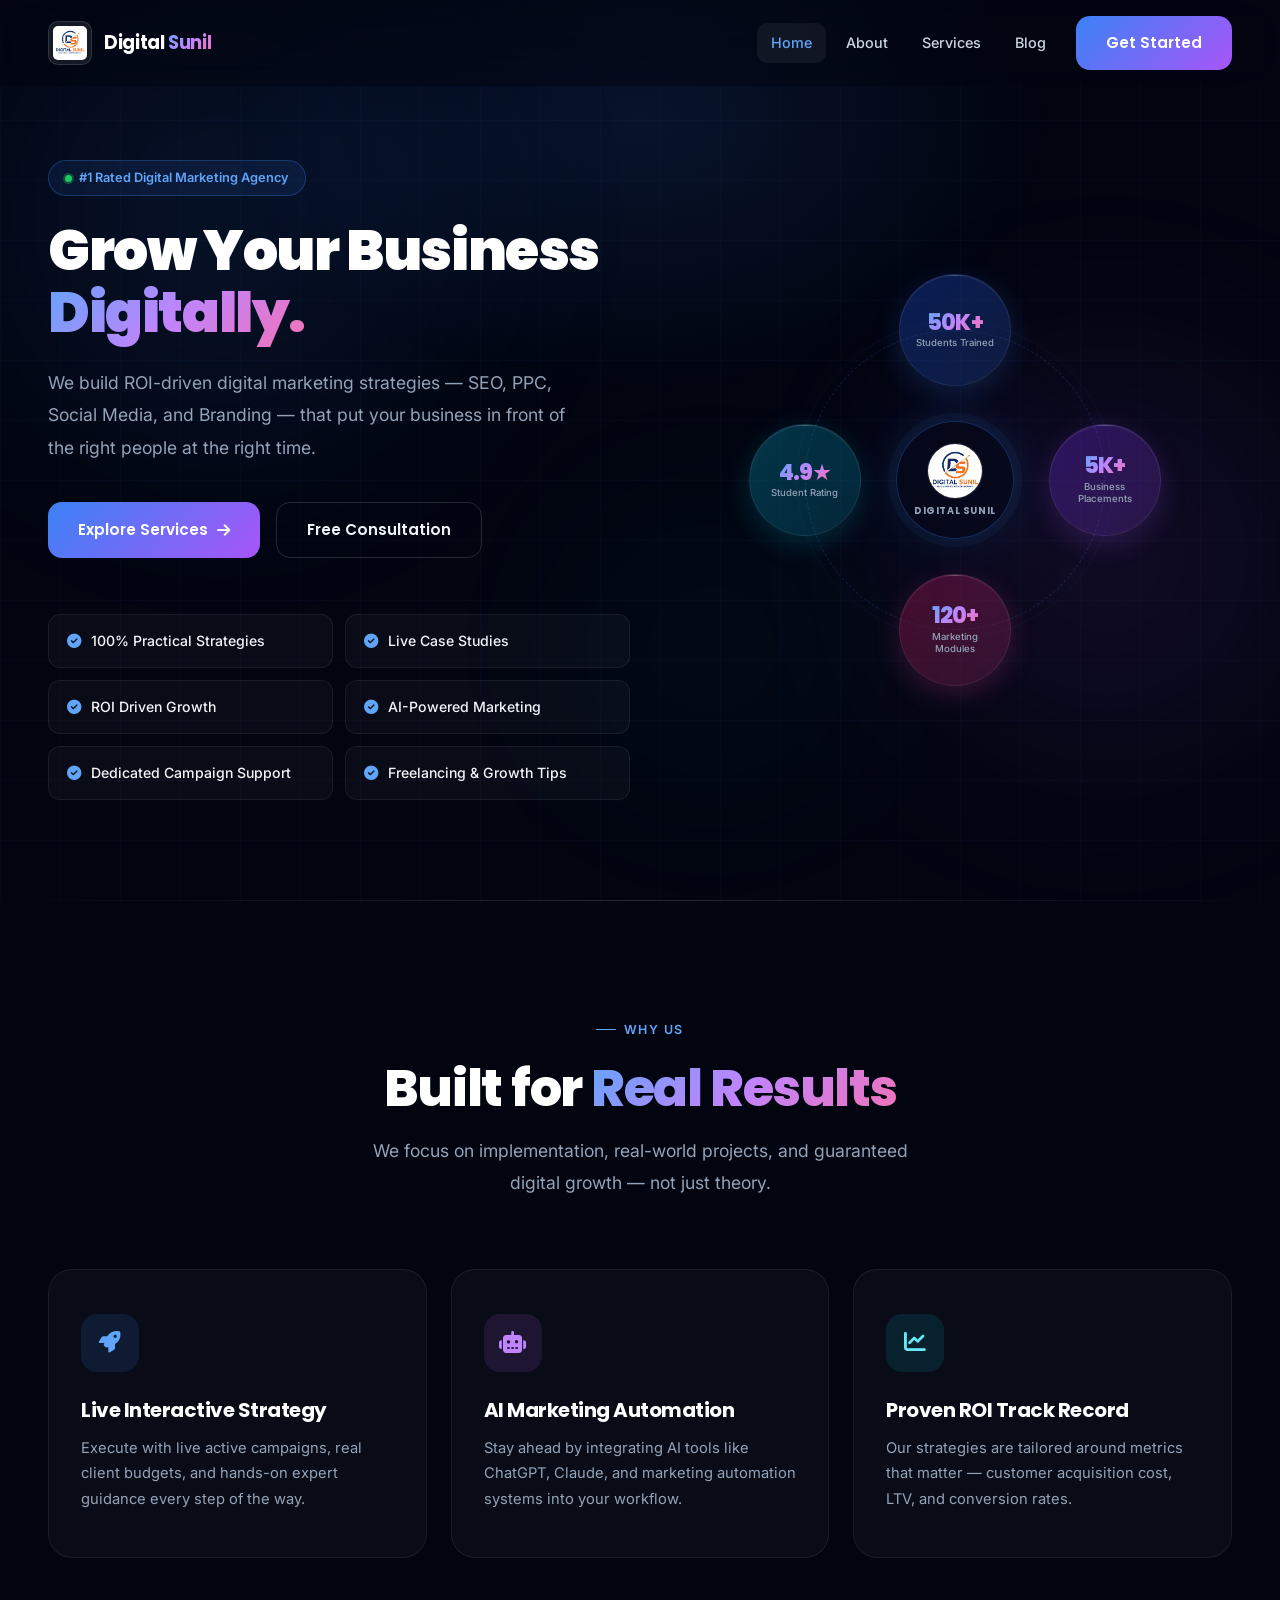
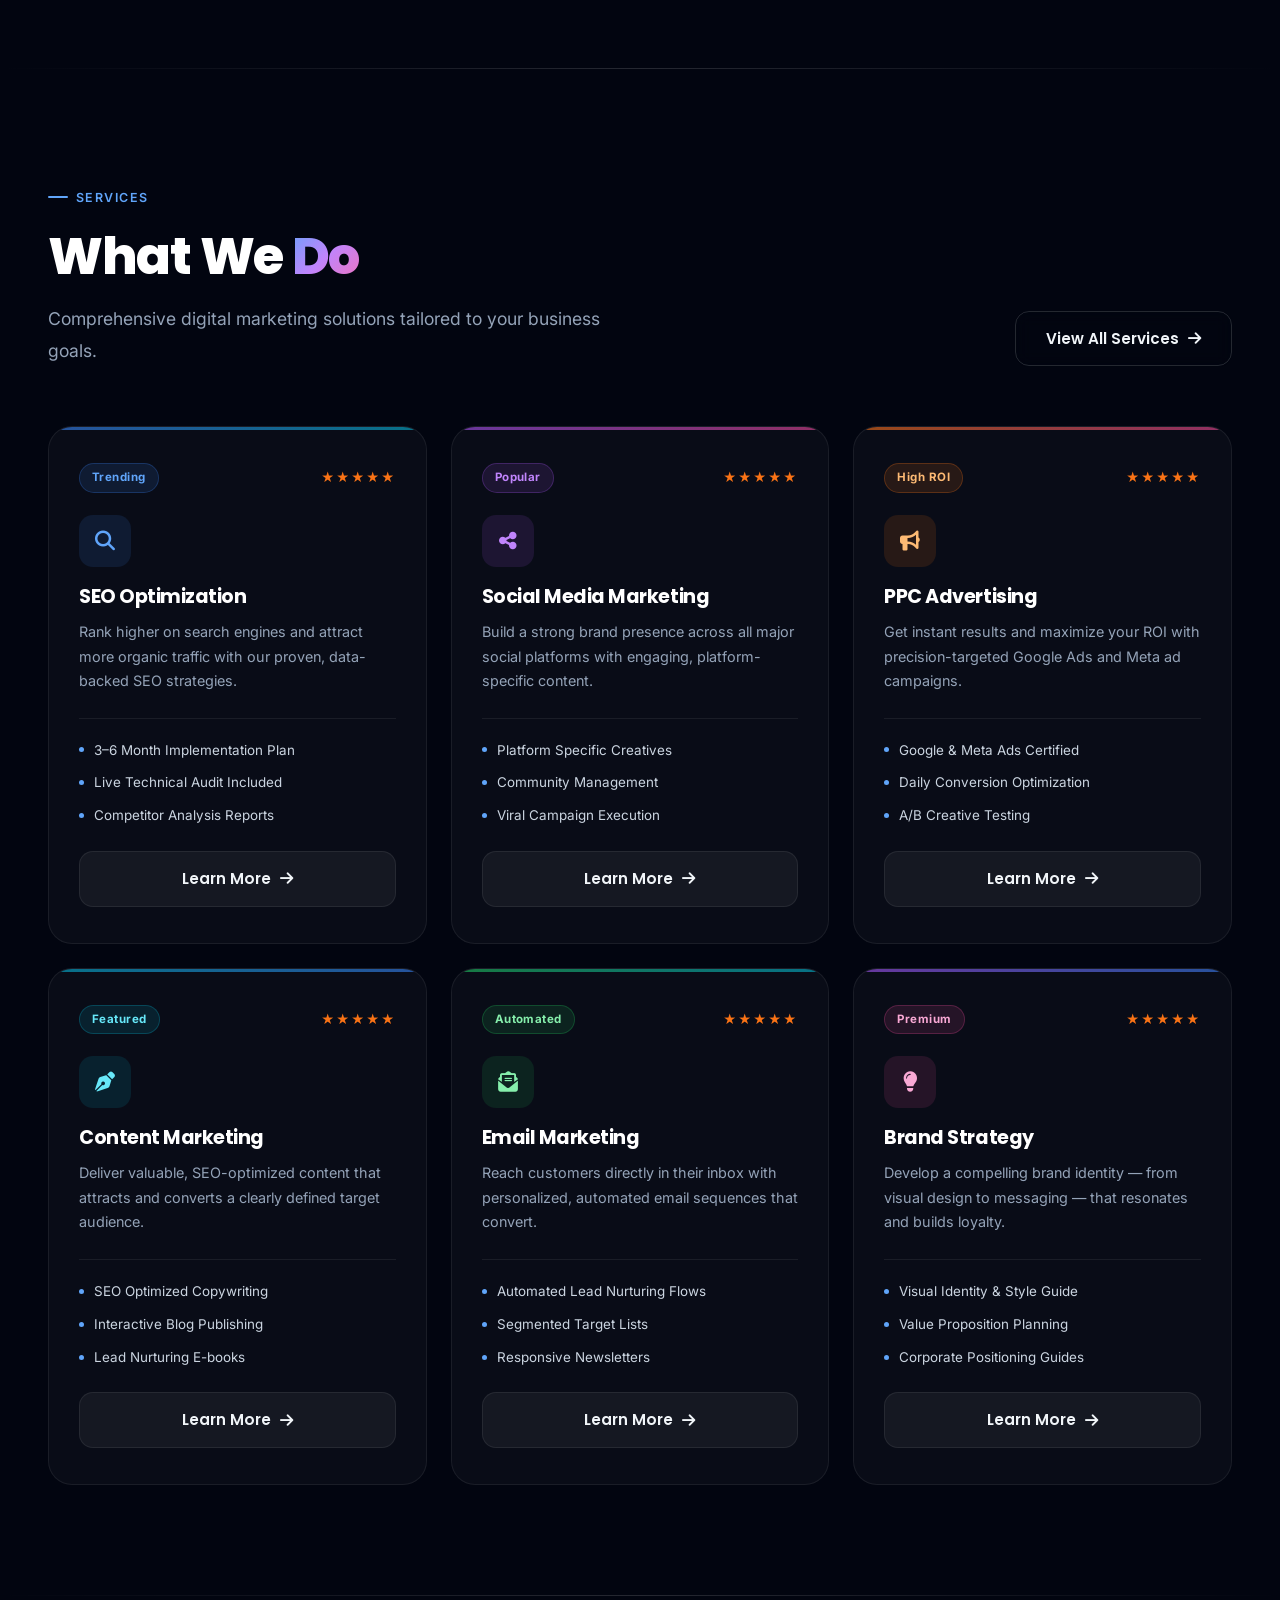
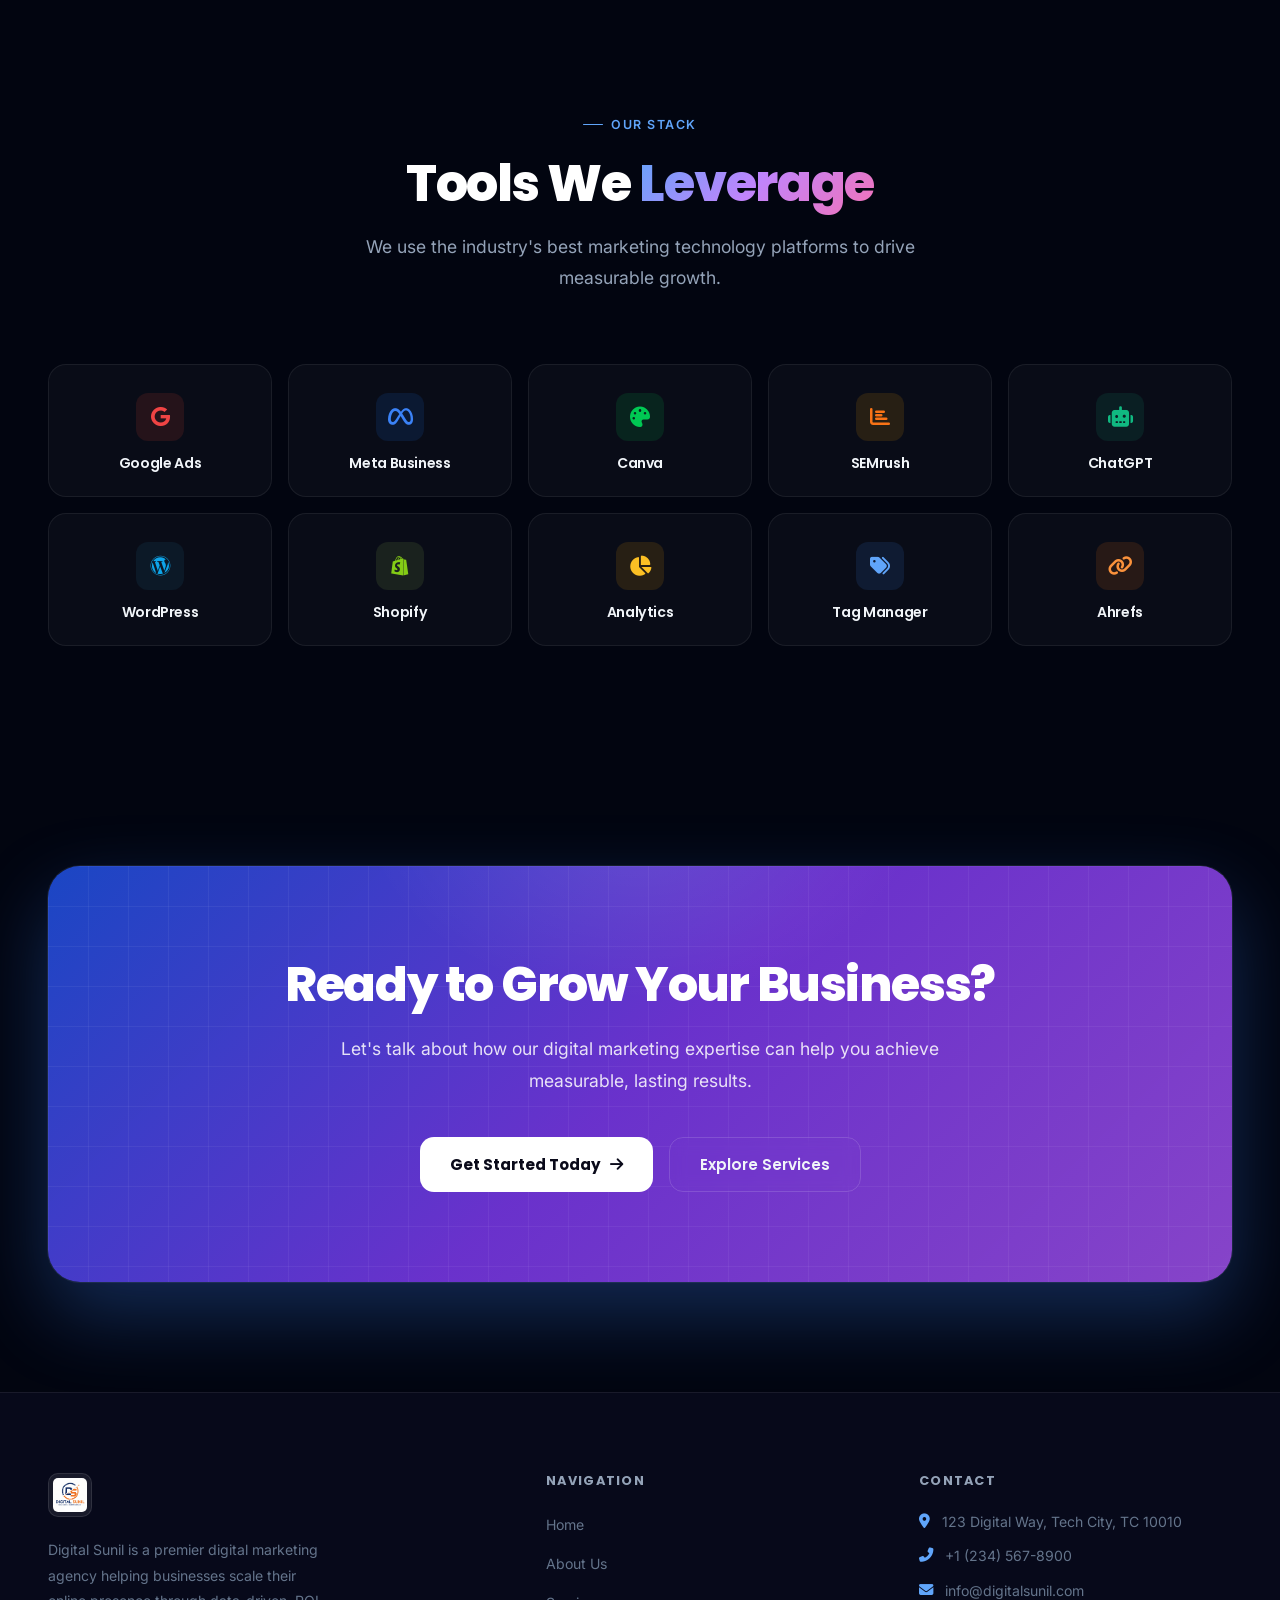
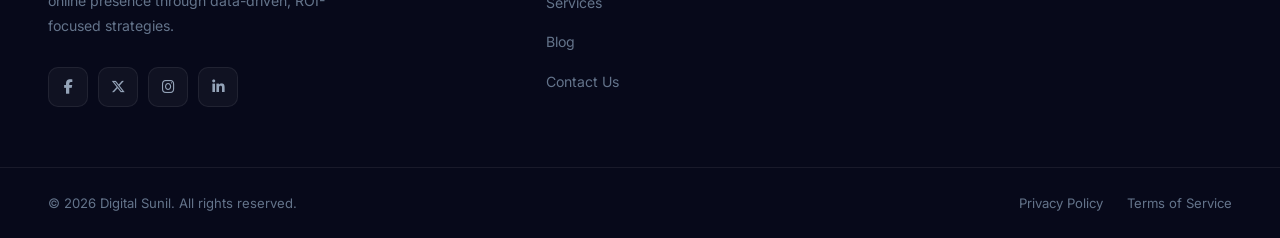
==== index.html @ 89220f84 "Initial commit — Digital Sunil website Full professional dark glassmorphism redesign: - Responsive n" ====
<!DOCTYPE html>
<html lang="en">
<head>
    <meta charset="UTF-8">
    <meta name="viewport" content="width=device-width, initial-scale=1.0">
    <title>Digital Sunil | Best Digital Marketing Agency & SEO Services</title>
    <meta name="title" content="Digital Sunil | Best Digital Marketing Agency & SEO Services">
    <meta name="description" content="Digital Sunil is a premier ROI-driven digital marketing agency. We offer expert SEO optimization services, social media marketing, PPC campaigns, and branding.">
    <meta name="keywords" content="digital marketing agency, digital marketing services, SEO optimization services, PPC advertising agency, social media marketing services, best digital marketing agency">
    <meta name="author" content="Digital Sunil">

    <meta property="og:type" content="website">
    <meta property="og:url" content="https://www.digitalsunil.com/">
    <meta property="og:title" content="Digital Sunil | Best Digital Marketing Agency & SEO Services">
    <meta property="og:description" content="Digital Sunil is a premier ROI-driven digital marketing agency. Expert SEO, Social Media, PPC & Branding.">
    <meta property="og:image" content="https://www.digitalsunil.com/image/Digital%20Sunil.jpg">
    <meta property="twitter:card" content="summary_large_image">
    <meta property="twitter:url" content="https://www.digitalsunil.com/">
    <meta property="twitter:title" content="Digital Sunil | Best Digital Marketing Agency & SEO Services">
    <meta property="twitter:description" content="Digital Sunil is a premier ROI-driven digital marketing agency. Expert SEO, Social Media, PPC & Branding.">
    <meta property="twitter:image" content="https://www.digitalsunil.com/image/Digital%20Sunil.jpg">
    <link rel="canonical" href="https://www.digitalsunil.com/">

    <link rel="preconnect" href="https://cdnjs.cloudflare.com" crossorigin>
    <link rel="preconnect" href="https://fonts.googleapis.com">
    <link rel="preconnect" href="https://fonts.gstatic.com" crossorigin>
    <link rel="stylesheet" href="https://cdnjs.cloudflare.com/ajax/libs/font-awesome/6.4.0/css/all.min.css">
    <link rel="stylesheet" href="css/style.css">

    <script type="application/ld+json">
    {
      "@context": "https://schema.org",
      "@graph": [
        {
          "@type": "Organization",
          "@id": "https://www.digitalsunil.com/#organization",
          "name": "Digital Sunil",
          "url": "https://www.digitalsunil.com/",
          "logo": "https://www.digitalsunil.com/image/Digital%20Sunil.jpg",
          "sameAs": ["https://www.facebook.com/digitalsunil","https://www.instagram.com/digitalsunil","https://www.linkedin.com/company/digitalsunil"]
        },
        {
          "@type": "WebSite",
          "@id": "https://www.digitalsunil.com/#website",
          "url": "https://www.digitalsunil.com/",
          "name": "Digital Sunil",
          "description": "Professional Digital Marketing Services & SEO Optimization",
          "publisher": { "@id": "https://www.digitalsunil.com/#organization" }
        },
        {
          "@type": "LocalBusiness",
          "@id": "https://www.digitalsunil.com/#localbusiness",
          "name": "Digital Sunil",
          "image": "https://www.digitalsunil.com/image/Digital%20Sunil.jpg",
          "url": "https://www.digitalsunil.com/",
          "telephone": "+12345678900",
          "address": {
            "@type": "PostalAddress",
            "streetAddress": "123 Digital Way, Tech City",
            "addressLocality": "Tech City",
            "postalCode": "10010",
            "addressCountry": "US"
          }
        }
      ]
    }
    </script>
</head>
<body>

    <!-- Background Blobs -->
    <div class="blob-wrapper">
        <div class="blur-blob blob-blue"></div>
        <div class="blur-blob blob-purple"></div>
        <div class="blur-blob blob-cyan"></div>
    </div>

    <!-- Navbar -->
    <div class="sidebar-overlay"></div>
    <nav class="navbar">
        <div class="nav-container">
            <a href="index.html" class="logo">
                <img src="image/Digital Sunil.jpg" alt="Digital Sunil Logo" width="44" height="44">
                <span class="logo-text">Digital <span>Sunil</span></span>
            </a>
            <button class="hamburger" aria-label="Toggle Navigation">
                <span class="bar"></span>
                <span class="bar"></span>
                <span class="bar"></span>
            </button>
            <ul class="nav-links">
                <li class="sidebar-logo-container">
                    <img src="image/Digital Sunil.jpg" alt="Digital Sunil" class="sidebar-logo" width="38" height="38">
                    <button class="close-btn" aria-label="Close Navigation">
                        <span class="close-line"></span>
                        <span class="close-line"></span>
                    </button>
                </li>
                <li><a href="index.html" class="active"><i class="fas fa-home nav-icon"></i> Home</a></li>
                <li><a href="about.html"><i class="fas fa-info-circle nav-icon"></i> About</a></li>
                <li><a href="services.html"><i class="fas fa-layer-group nav-icon"></i> Services</a></li>
                <li><a href="blog.html"><i class="fas fa-rss nav-icon"></i> Blog</a></li>
                <li><a href="contact.html" class="btn btn-primary"><i class="fas fa-paper-plane nav-icon"></i> Get Started</a></li>
            </ul>
        </div>
    </nav>

    <!-- Hero -->
    <section class="hero">
        <div class="container">
            <div class="hero-grid">
                <div class="hero-content">
                    <div class="pill-badge">
                        <span class="live-dot"></span>
                        #1 Rated Digital Marketing Agency
                    </div>
                    <h1>Grow Your Business <span class="gradient-text">Digitally.</span></h1>
                    <p>We build ROI-driven digital marketing strategies — SEO, PPC, Social Media, and Branding — that put your business in front of the right people at the right time.</p>

                    <div class="hero-btns">
                        <a href="services.html" class="btn btn-primary">Explore Services <i class="fas fa-arrow-right"></i></a>
                        <a href="contact.html" class="btn btn-outline">Free Consultation</a>
                    </div>

                    <div class="hero-features">
                        <div class="hero-feature-item"><i class="fas fa-check-circle"></i> 100% Practical Strategies</div>
                        <div class="hero-feature-item"><i class="fas fa-check-circle"></i> Live Case Studies</div>
                        <div class="hero-feature-item"><i class="fas fa-check-circle"></i> ROI Driven Growth</div>
                        <div class="hero-feature-item"><i class="fas fa-check-circle"></i> AI-Powered Marketing</div>
                        <div class="hero-feature-item"><i class="fas fa-check-circle"></i> Dedicated Campaign Support</div>
                        <div class="hero-feature-item"><i class="fas fa-check-circle"></i> Freelancing & Growth Tips</div>
                    </div>
                </div>

                <!-- Orbital Stats -->
                <div class="orbit-container" role="region" aria-label="Agency statistics">

                    <!-- Static dashed orbit path ring -->
                    <div class="orbit-path" aria-hidden="true"></div>

                    <!-- Spinning ring — carries all 4 stat cards clockwise -->
                    <div class="orbit-ring" aria-hidden="true">
                        <!-- Top: 0° -->
                        <div class="orbit-item">
                            <div class="orbit-card orbit-card-blue">
                                <span class="orbit-num">50K+</span>
                                <span class="orbit-label">Students Trained</span>
                            </div>
                        </div>
                        <!-- Right: 90° -->
                        <div class="orbit-item">
                            <div class="orbit-card orbit-card-purple">
                                <span class="orbit-num">5K+</span>
                                <span class="orbit-label">Business Placements</span>
                            </div>
                        </div>
                        <!-- Bottom: 180° -->
                        <div class="orbit-item">
                            <div class="orbit-card orbit-card-pink">
                                <span class="orbit-num">120+</span>
                                <span class="orbit-label">Marketing Modules</span>
                            </div>
                        </div>
                        <!-- Left: 270° -->
                        <div class="orbit-item">
                            <div class="orbit-card orbit-card-cyan">
                                <span class="orbit-num">4.9★</span>
                                <span class="orbit-label">Student Rating</span>
                            </div>
                        </div>
                    </div>

                    <!-- Fixed center logo -->
                    <div class="orbit-center" aria-hidden="true">
                        <img src="image/Digital Sunil.jpg" alt="Digital Sunil">
                        <span>Digital Sunil</span>
                    </div>
                </div>
            </div>
        </div>
    </section>

    <hr class="divider-line">

    <!-- Why Choose Us -->
    <section class="section-padding reveal">
        <div class="container">
            <div class="section-title">
                <div class="section-label">Why Us</div>
                <h2>Built for <span class="gradient-text">Real Results</span></h2>
                <p>We focus on implementation, real-world projects, and guaranteed digital growth — not just theory.</p>
            </div>
            <div class="why-choose-grid">
                <div class="why-choose-card">
                    <div class="why-icon-wrap blue"><i class="fas fa-rocket"></i></div>
                    <h3>Live Interactive Strategy</h3>
                    <p>Execute with live active campaigns, real client budgets, and hands-on expert guidance every step of the way.</p>
                </div>
                <div class="why-choose-card">
                    <div class="why-icon-wrap purple"><i class="fas fa-robot"></i></div>
                    <h3>AI Marketing Automation</h3>
                    <p>Stay ahead by integrating AI tools like ChatGPT, Claude, and marketing automation systems into your workflow.</p>
                </div>
                <div class="why-choose-card">
                    <div class="why-icon-wrap cyan"><i class="fas fa-chart-line"></i></div>
                    <h3>Proven ROI Track Record</h3>
                    <p>Our strategies are tailored around metrics that matter — customer acquisition cost, LTV, and conversion rates.</p>
                </div>
            </div>
        </div>
    </section>

    <hr class="divider-line">

    <!-- Services Overview -->
    <section class="section-padding reveal">
        <div class="container">
            <div class="services-section-header">
                <div class="section-title" style="text-align:left; margin-bottom:0;">
                    <div class="section-label">Services</div>
                    <h2>What We <span class="gradient-text">Do</span></h2>
                    <p style="margin-left:0; margin-right:0;">Comprehensive digital marketing solutions tailored to your business goals.</p>
                </div>
                <a href="services.html" class="btn btn-outline">View All Services <i class="fas fa-arrow-right"></i></a>
            </div>
            <div class="services-grid">
                <div class="service-card">
                    <div class="service-card-meta">
                        <span class="badge-service badge-blue">Trending</span>
                        <span class="star-rating">★★★★★</span>
                    </div>
                    <div class="service-icon-wrap"><i class="fas fa-search"></i></div>
                    <h3>SEO Optimization</h3>
                    <p>Rank higher on search engines and attract more organic traffic with our proven, data-backed SEO strategies.</p>
                    <div class="service-details">
                        <div>3–6 Month Implementation Plan</div>
                        <div>Live Technical Audit Included</div>
                        <div>Competitor Analysis Reports</div>
                    </div>
                    <a href="services.html" class="btn btn-ghost">Learn More <i class="fas fa-arrow-right"></i></a>
                </div>

                <div class="service-card">
                    <div class="service-card-meta">
                        <span class="badge-service badge-purple">Popular</span>
                        <span class="star-rating">★★★★★</span>
                    </div>
                    <div class="service-icon-wrap"><i class="fas fa-share-alt"></i></div>
                    <h3>Social Media Marketing</h3>
                    <p>Build a strong brand presence across all major social platforms with engaging, platform-specific content.</p>
                    <div class="service-details">
                        <div>Platform Specific Creatives</div>
                        <div>Community Management</div>
                        <div>Viral Campaign Execution</div>
                    </div>
                    <a href="services.html" class="btn btn-ghost">Learn More <i class="fas fa-arrow-right"></i></a>
                </div>

                <div class="service-card">
                    <div class="service-card-meta">
                        <span class="badge-service badge-orange">High ROI</span>
                        <span class="star-rating">★★★★★</span>
                    </div>
                    <div class="service-icon-wrap"><i class="fas fa-bullhorn"></i></div>
                    <h3>PPC Advertising</h3>
                    <p>Get instant results and maximize your ROI with precision-targeted Google Ads and Meta ad campaigns.</p>
                    <div class="service-details">
                        <div>Google & Meta Ads Certified</div>
                        <div>Daily Conversion Optimization</div>
                        <div>A/B Creative Testing</div>
                    </div>
                    <a href="services.html" class="btn btn-ghost">Learn More <i class="fas fa-arrow-right"></i></a>
                </div>

                <div class="service-card">
                    <div class="service-card-meta">
                        <span class="badge-service badge-cyan">Featured</span>
                        <span class="star-rating">★★★★★</span>
                    </div>
                    <div class="service-icon-wrap"><i class="fas fa-pen-nib"></i></div>
                    <h3>Content Marketing</h3>
                    <p>Deliver valuable, SEO-optimized content that attracts and converts a clearly defined target audience.</p>
                    <div class="service-details">
                        <div>SEO Optimized Copywriting</div>
                        <div>Interactive Blog Publishing</div>
                        <div>Lead Nurturing E-books</div>
                    </div>
                    <a href="services.html" class="btn btn-ghost">Learn More <i class="fas fa-arrow-right"></i></a>
                </div>

                <div class="service-card">
                    <div class="service-card-meta">
                        <span class="badge-service badge-green">Automated</span>
                        <span class="star-rating">★★★★★</span>
                    </div>
                    <div class="service-icon-wrap"><i class="fas fa-envelope-open-text"></i></div>
                    <h3>Email Marketing</h3>
                    <p>Reach customers directly in their inbox with personalized, automated email sequences that convert.</p>
                    <div class="service-details">
                        <div>Automated Lead Nurturing Flows</div>
                        <div>Segmented Target Lists</div>
                        <div>Responsive Newsletters</div>
                    </div>
                    <a href="services.html" class="btn btn-ghost">Learn More <i class="fas fa-arrow-right"></i></a>
                </div>

                <div class="service-card">
                    <div class="service-card-meta">
                        <span class="badge-service badge-pink">Premium</span>
                        <span class="star-rating">★★★★★</span>
                    </div>
                    <div class="service-icon-wrap"><i class="fas fa-lightbulb"></i></div>
                    <h3>Brand Strategy</h3>
                    <p>Develop a compelling brand identity — from visual design to messaging — that resonates and builds loyalty.</p>
                    <div class="service-details">
                        <div>Visual Identity & Style Guide</div>
                        <div>Value Proposition Planning</div>
                        <div>Corporate Positioning Guides</div>
                    </div>
                    <a href="services.html" class="btn btn-ghost">Learn More <i class="fas fa-arrow-right"></i></a>
                </div>
            </div>
        </div>
    </section>

    <hr class="divider-line">

    <!-- Tools Section -->
    <section class="section-padding reveal">
        <div class="container">
            <div class="section-title">
                <div class="section-label">Our Stack</div>
                <h2>Tools We <span class="gradient-text">Leverage</span></h2>
                <p>We use the industry's best marketing technology platforms to drive measurable growth.</p>
            </div>
            <div class="tools-grid">
                <div class="tool-card">
                    <div class="tool-icon-wrap" style="background:rgba(234,67,53,0.12); color:#ef4444;"><i class="fab fa-google"></i></div>
                    <h3>Google Ads</h3>
                </div>
                <div class="tool-card">
                    <div class="tool-icon-wrap" style="background:rgba(24,119,242,0.12); color:#3b82f6;"><i class="fab fa-meta"></i></div>
                    <h3>Meta Business</h3>
                </div>
                <div class="tool-card">
                    <div class="tool-icon-wrap" style="background:rgba(0,200,83,0.12); color:#00c853;"><i class="fas fa-palette"></i></div>
                    <h3>Canva</h3>
                </div>
                <div class="tool-card">
                    <div class="tool-icon-wrap" style="background:rgba(255,165,0,0.12); color:#f97316;"><i class="fas fa-chart-bar"></i></div>
                    <h3>SEMrush</h3>
                </div>
                <div class="tool-card">
                    <div class="tool-icon-wrap" style="background:rgba(16,163,127,0.12); color:#10b981;"><i class="fas fa-robot"></i></div>
                    <h3>ChatGPT</h3>
                </div>
                <div class="tool-card">
                    <div class="tool-icon-wrap" style="background:rgba(33,117,155,0.12); color:#0ea5e9;"><i class="fab fa-wordpress"></i></div>
                    <h3>WordPress</h3>
                </div>
                <div class="tool-card">
                    <div class="tool-icon-wrap" style="background:rgba(150,191,80,0.12); color:#84cc16;"><i class="fab fa-shopify"></i></div>
                    <h3>Shopify</h3>
                </div>
                <div class="tool-card">
                    <div class="tool-icon-wrap" style="background:rgba(255,160,0,0.12); color:#fbbf24;"><i class="fas fa-chart-pie"></i></div>
                    <h3>Analytics</h3>
                </div>
                <div class="tool-card">
                    <div class="tool-icon-wrap" style="background:rgba(59,130,246,0.12); color:#60a5fa;"><i class="fas fa-tags"></i></div>
                    <h3>Tag Manager</h3>
                </div>
                <div class="tool-card">
                    <div class="tool-icon-wrap" style="background:rgba(249,115,22,0.12); color:#fb923c;"><i class="fas fa-link"></i></div>
                    <h3>Ahrefs</h3>
                </div>
            </div>
        </div>
    </section>

    <!-- CTA -->
    <section class="section-padding reveal">
        <div class="container">
            <div class="cta-wrapper">
                <h2>Ready to Grow Your Business?</h2>
                <p>Let's talk about how our digital marketing expertise can help you achieve measurable, lasting results.</p>
                <div class="cta-btns">
                    <a href="contact.html" class="btn btn-white">Get Started Today <i class="fas fa-arrow-right"></i></a>
                    <a href="services.html" class="btn btn-outline">Explore Services</a>
                </div>
            </div>
        </div>
    </section>

    <!-- Footer -->
    <footer>
        <div class="footer-top">
            <div class="container">
                <div class="footer-grid">
                    <div class="footer-brand">
                        <img src="image/Digital Sunil.jpg" alt="Digital Sunil Logo" width="44" height="44" loading="lazy">
                        <p>Digital Sunil is a premier digital marketing agency helping businesses scale their online presence through data-driven, ROI-focused strategies.</p>
                        <div class="social-icons">
                            <a href="#" aria-label="Facebook"><i class="fab fa-facebook-f"></i></a>
                            <a href="#" aria-label="Twitter / X"><i class="fab fa-x-twitter"></i></a>
                            <a href="#" aria-label="Instagram"><i class="fab fa-instagram"></i></a>
                            <a href="#" aria-label="LinkedIn"><i class="fab fa-linkedin-in"></i></a>
                        </div>
                    </div>
                    <div class="footer-col">
                        <h4>Navigation</h4>
                        <ul>
                            <li><a href="index.html">Home</a></li>
                            <li><a href="about.html">About Us</a></li>
                            <li><a href="services.html">Services</a></li>
                            <li><a href="blog.html">Blog</a></li>
                            <li><a href="contact.html">Contact Us</a></li>
                        </ul>
                    </div>
                    <div class="footer-col">
                        <h4>Contact</h4>
                        <ul class="footer-contact-list">
                            <li><i class="fas fa-map-marker-alt"></i> 123 Digital Way, Tech City, TC 10010</li>
                            <li><i class="fas fa-phone-alt"></i> +1 (234) 567-8900</li>
                            <li><i class="fas fa-envelope"></i> info@digitalsunil.com</li>
                        </ul>
                    </div>
                </div>
            </div>
        </div>
        <div class="footer-bottom">
            <div class="container">
                <div class="footer-bottom-inner">
                    <p>&copy; 2026 Digital Sunil. All rights reserved.</p>
                    <div class="footer-bottom-links">
                        <a href="#">Privacy Policy</a>
                        <a href="#">Terms of Service</a>
                    </div>
                </div>
            </div>
        </div>
    </footer>

    <script src="js/script.js"></script>
</body>
</html>
---- css/style.css ----
/* ============================================================
   DIGITAL SUNIL — Professional UI Redesign
   Design: Premium Dark Glassmorphism Agency Theme
   ============================================================ */

@import url('https://fonts.googleapis.com/css2?family=Inter:wght@300;400;500;600;700&family=Poppins:wght@500;600;700;800;900&display=swap');

/* ── Design Tokens ─────────────────────────────────────── */
:root {
  /* Backgrounds */
  --bg-root:        #020510;
  --bg-surface:     #07091a;
  --bg-card:        rgba(255,255,255,0.032);
  --bg-card-hover:  rgba(255,255,255,0.058);

  /* Brand Palette */
  --blue:           #3b82f6;
  --blue-light:     #60a5fa;
  --blue-dark:      #1d4ed8;
  --purple:         #a855f7;
  --purple-light:   #c084fc;
  --pink:           #ec4899;
  --cyan:           #06b6d4;
  --orange:         #f97316;
  --green:          #22c55e;

  /* Gradients */
  --grad-brand:     linear-gradient(135deg, var(--blue) 0%, var(--purple) 100%);
  --grad-warm:      linear-gradient(135deg, var(--pink) 0%, var(--orange) 100%);
  --grad-cool:      linear-gradient(135deg, var(--cyan) 0%, var(--blue) 100%);
  --grad-text:      linear-gradient(135deg, #60a5fa 0%, #c084fc 50%, #f472b6 100%);

  /* Text */
  --text-100:       #ffffff;
  --text-200:       #f1f5f9;
  --text-300:       #cbd5e1;
  --text-400:       #94a3b8;
  --text-500:       #64748b;

  /* Borders */
  --border:         rgba(255,255,255,0.07);
  --border-bright:  rgba(255,255,255,0.14);
  --border-blue:    rgba(59,130,246,0.35);

  /* Glass */
  --glass-blur:     blur(24px);
  --glass-blur-sm:  blur(12px);

  /* Shadows */
  --shadow-card:    0 8px 32px rgba(0,0,0,0.45);
  --shadow-blue:    0 0 40px rgba(59,130,246,0.18);
  --shadow-lg:      0 24px 64px rgba(0,0,0,0.6);

  /* Typography */
  --font-sans:      'Inter', system-ui, sans-serif;
  --font-heading:   'Poppins', system-ui, sans-serif;

  /* Motion */
  --ease:           cubic-bezier(0.4, 0, 0.2, 1);
  --ease-spring:    cubic-bezier(0.16, 1, 0.3, 1);
  --dur:            0.3s;
}

/* ── Reset ─────────────────────────────────────────────── */
*, *::before, *::after { margin: 0; padding: 0; box-sizing: border-box; }
html { scroll-behavior: smooth; }
html, body { width: 100%; overflow-x: hidden; }

body {
  font-family: var(--font-sans);
  background-color: var(--bg-root);
  color: var(--text-300);
  line-height: 1.7;
  -webkit-font-smoothing: antialiased;
}

/* Mesh grid background */
body::before {
  content: '';
  position: fixed;
  inset: 0;
  background-image:
    linear-gradient(rgba(59,130,246,0.04) 1px, transparent 1px),
    linear-gradient(90deg, rgba(59,130,246,0.04) 1px, transparent 1px);
  background-size: 60px 60px;
  pointer-events: none;
  z-index: 0;
}

h1, h2, h3, h4, h5, h6 {
  font-family: var(--font-heading);
  color: var(--text-100);
  letter-spacing: -0.025em;
  line-height: 1.2;
}

a { text-decoration: none; color: inherit; transition: color var(--dur) var(--ease); }
ul { list-style: none; }
img { max-width: 100%; height: auto; display: block; }

/* Custom Scrollbar */
::-webkit-scrollbar { width: 6px; }
::-webkit-scrollbar-track { background: var(--bg-root); }
::-webkit-scrollbar-thumb { background: rgba(59,130,246,0.4); border-radius: 99px; }
::-webkit-scrollbar-thumb:hover { background: var(--blue); }

/* Focus */
:focus-visible {
  outline: 2px solid var(--blue);
  outline-offset: 3px;
  border-radius: 6px;
}

/* ── Layout Utilities ───────────────────────────────────── */
.container {
  width: 100%;
  max-width: 1240px;
  margin: 0 auto;
  padding: 0 28px;
  position: relative;
  z-index: 2;
}

.section-padding { padding: 110px 0; position: relative; }

.section-label {
  display: inline-flex;
  align-items: center;
  gap: 8px;
  font-size: 0.78rem;
  font-weight: 600;
  letter-spacing: 0.12em;
  text-transform: uppercase;
  color: var(--blue-light);
  margin-bottom: 18px;
}
.section-label::before {
  content: '';
  width: 20px; height: 1.5px;
  background: var(--blue-light);
  border-radius: 99px;
}

.section-title { text-align: center; margin-bottom: 70px; }
.section-title h2 {
  font-size: clamp(2rem, 4vw, 3.25rem);
  font-weight: 800;
}
.section-title p {
  color: var(--text-400);
  font-size: 1.1rem;
  max-width: 560px;
  margin: 16px auto 0;
  line-height: 1.8;
}

/* ── Gradient Text ──────────────────────────────────────── */
.gradient-text {
  background: var(--grad-text);
  -webkit-background-clip: text;
  -webkit-text-fill-color: transparent;
  background-clip: text;
}

/* ── Badges ─────────────────────────────────────────────── */
.pill-badge {
  display: inline-flex;
  align-items: center;
  gap: 7px;
  padding: 6px 16px;
  border-radius: 99px;
  font-size: 0.8rem;
  font-weight: 600;
  border: 1px solid rgba(59,130,246,0.3);
  background: rgba(59,130,246,0.1);
  color: var(--blue-light);
  margin-bottom: 24px;
  backdrop-filter: blur(8px);
}
.pill-badge .live-dot {
  width: 7px; height: 7px;
  background: var(--green);
  border-radius: 50%;
  box-shadow: 0 0 0 2px rgba(34,197,94,0.3);
  animation: pulse-dot 2s ease infinite;
}

.badge-service {
  display: inline-flex;
  align-items: center;
  gap: 6px;
  padding: 4px 12px;
  border-radius: 99px;
  font-size: 0.72rem;
  font-weight: 700;
  letter-spacing: 0.04em;
}
.badge-blue   { background: rgba(59,130,246,0.12); color: var(--blue-light);   border: 1px solid rgba(59,130,246,0.25); }
.badge-purple { background: rgba(168,85,247,0.12); color: var(--purple-light); border: 1px solid rgba(168,85,247,0.25); }
.badge-pink   { background: rgba(236,72,153,0.12); color: #f9a8d4;             border: 1px solid rgba(236,72,153,0.25); }
.badge-cyan   { background: rgba(6,182,212,0.12);  color: #67e8f9;             border: 1px solid rgba(6,182,212,0.25); }
.badge-orange { background: rgba(249,115,22,0.12); color: #fdba74;             border: 1px solid rgba(249,115,22,0.25); }
.badge-green  { background: rgba(34,197,94,0.12);  color: #86efac;             border: 1px solid rgba(34,197,94,0.25); }

/* ── Buttons ─────────────────────────────────────────────── */
.btn {
  display: inline-flex;
  align-items: center;
  justify-content: center;
  gap: 9px;
  padding: 14px 30px;
  border-radius: 14px;
  font-family: var(--font-heading);
  font-size: 0.95rem;
  font-weight: 600;
  cursor: pointer;
  border: none;
  transition: all var(--dur) var(--ease);
  white-space: nowrap;
  position: relative;
  overflow: hidden;
}
.btn::after {
  content: '';
  position: absolute;
  inset: 0;
  background: linear-gradient(rgba(255,255,255,0.12), transparent);
  opacity: 0;
  transition: opacity var(--dur) var(--ease);
  border-radius: inherit;
}
.btn:hover::after { opacity: 1; }

.btn-primary {
  background: var(--grad-brand);
  color: #fff !important;
  box-shadow: 0 0 0 0 rgba(59,130,246,0);
}
.btn-primary:hover {
  transform: translateY(-2px);
  box-shadow: 0 8px 28px rgba(59,130,246,0.45), 0 0 0 1px rgba(168,85,247,0.3);
}

.btn-outline {
  background: transparent;
  color: var(--text-200);
  border: 1px solid var(--border-bright);
  backdrop-filter: blur(8px);
}
.btn-outline:hover {
  background: rgba(255,255,255,0.06);
  border-color: rgba(255,255,255,0.3);
  transform: translateY(-2px);
}

.btn-white {
  background: #ffffff;
  color: #0a0a1a !important;
  font-weight: 700;
}
.btn-white:hover {
  background: #f1f5f9;
  transform: translateY(-2px);
  box-shadow: 0 8px 24px rgba(255,255,255,0.15);
}

.btn-ghost {
  background: rgba(255,255,255,0.05);
  color: var(--text-200);
  border: 1px solid var(--border);
}
.btn-ghost:hover {
  background: rgba(255,255,255,0.1);
  border-color: var(--border-bright);
  transform: translateY(-2px);
}

/* ── Blob Decorations ───────────────────────────────────── */
.blob-wrapper {
  position: fixed;
  inset: 0;
  overflow: hidden;
  pointer-events: none;
  z-index: 0;
}

.blur-blob {
  position: absolute;
  border-radius: 50%;
  filter: blur(100px);
  opacity: 0.15;
  animation: floatBlob 25s ease-in-out infinite alternate;
}

.blob-blue   { width: 700px; height: 700px; background: radial-gradient(circle, var(--blue) 0%, transparent 65%);   top: -15%; left: -10%; }
.blob-purple { width: 600px; height: 600px; background: radial-gradient(circle, var(--purple) 0%, transparent 65%); bottom: 5%; right: -10%; animation-delay: -8s; }
.blob-cyan   { width: 400px; height: 400px; background: radial-gradient(circle, var(--cyan) 0%, transparent 65%);   top: 50%; left: 40%; animation-delay: -4s; opacity: 0.08; }

@keyframes floatBlob {
  0%   { transform: translate(0,0) scale(1); }
  50%  { transform: translate(50px,-70px) scale(1.08); }
  100% { transform: translate(-30px,40px) scale(0.94); }
}

/* ── Navbar ─────────────────────────────────────────────── */
.navbar {
  position: fixed;
  top: 0; left: 0; right: 0;
  z-index: 1002;
  padding: 16px 0;
  transition: all var(--dur) var(--ease);
}

.navbar::before {
  content: '';
  position: absolute;
  inset: 0;
  background: rgba(2,5,16,0.5);
  backdrop-filter: var(--glass-blur);
  -webkit-backdrop-filter: var(--glass-blur);
  border-bottom: 1px solid transparent;
  transition: all var(--dur) var(--ease);
}

.navbar.sticky::before {
  background: rgba(2,5,16,0.82);
  border-bottom-color: var(--border);
}

.navbar.sticky { padding: 10px 0; }

.nav-container {
  display: flex;
  justify-content: space-between;
  align-items: center;
  max-width: 1240px;
  margin: 0 auto;
  padding: 0 28px;
  position: relative;
  z-index: 1;
}

.logo {
  display: flex;
  align-items: center;
  gap: 12px;
}
.logo img {
  height: 44px;
  border-radius: 10px;
  border: 1px solid rgba(255,255,255,0.12);
  background: rgba(255,255,255,0.08);
  padding: 4px;
  transition: all var(--dur) var(--ease);
}
.logo-text {
  font-family: var(--font-heading);
  font-size: 1.15rem;
  font-weight: 700;
  color: var(--text-100);
  letter-spacing: -0.02em;
}
.logo-text span { background: var(--grad-text); -webkit-background-clip: text; -webkit-text-fill-color: transparent; background-clip: text; }

.nav-links {
  display: flex;
  align-items: center;
  gap: 6px;
}

.nav-links li a:not(.btn) {
  display: flex;
  align-items: center;
  gap: 7px;
  padding: 8px 14px;
  border-radius: 10px;
  font-size: 0.9rem;
  font-weight: 500;
  color: var(--text-300);
  transition: all var(--dur) var(--ease);
}
.nav-links li a:not(.btn):hover,
.nav-links li a:not(.btn).active {
  background: rgba(255,255,255,0.06);
  color: var(--text-100);
}
.nav-links li a:not(.btn).active {
  color: var(--blue-light);
}

.nav-links li:last-child a { margin-left: 10px; }

.nav-icon { display: none; }

/* Hamburger */
.hamburger {
  display: none;
  cursor: pointer;
  border: none;
  background: transparent;
  width: 40px; height: 40px;
  flex-direction: column;
  justify-content: center;
  align-items: flex-end;   /* right-align bars for tapered cascade effect */
  gap: 5px;
  z-index: 1003;
  padding: 4px;
  transition: all var(--dur) var(--ease);
}
.hamburger.hidden { opacity: 0; visibility: hidden; pointer-events: none; }
.hamburger .bar {
  height: 2px;
  border-radius: 99px;
  background: linear-gradient(90deg, rgba(59,130,246,0.55), var(--text-100));
  transition: width 0.28s var(--ease), opacity 0.28s var(--ease);
  display: block;
}
.hamburger .bar:nth-child(1) { width: 22px; }
.hamburger .bar:nth-child(2) { width: 14px; }
.hamburger .bar:nth-child(3) { width: 8px; }

/* Hover: all bars expand to full width */
.hamburger:hover .bar { width: 22px; }

.sidebar-overlay { display: none; }
.sidebar-logo-container { display: none; }

/* ── Hero ────────────────────────────────────────────────── */
.hero {
  min-height: 100vh;
  display: flex;
  align-items: center;
  padding: 160px 0 100px;
  position: relative;
  overflow: hidden;
}

/* Radial spotlight */
.hero::before {
  content: '';
  position: absolute;
  top: -20%;
  left: 50%;
  transform: translateX(-50%);
  width: 900px;
  height: 600px;
  background: radial-gradient(ellipse at center, rgba(59,130,246,0.12) 0%, transparent 65%);
  pointer-events: none;
}

.hero-grid {
  display: grid;
  grid-template-columns: 1.05fr 1fr;  /* balanced — orbit needs equal room */
  gap: 48px;
  align-items: center;
}

.hero-content { animation: fadeUp 0.9s var(--ease-spring) both; }

.hero h1 {
  /* Scale h1 relative to viewport so it never overwhelms the orbit */
  font-size: clamp(2rem, 3.6vw + 0.6rem, 3.75rem);
  font-weight: 900;
  line-height: 1.12;
  margin-bottom: 22px;
}

.hero > .container .hero-grid .hero-content p {
  font-size: clamp(0.95rem, 1.2vw + 0.3rem, 1.1rem);
  color: var(--text-400);
  max-width: 520px;
  line-height: 1.85;
  margin-bottom: 38px;
}

.hero-btns {
  display: flex;
  gap: 16px;
  margin-bottom: 56px;
  flex-wrap: wrap;
}

.hero-features {
  display: grid;
  grid-template-columns: repeat(2, 1fr);
  gap: 12px;
}

.hero-feature-item {
  display: flex;
  align-items: center;
  gap: 10px;
  padding: 14px 18px;
  background: var(--bg-card);
  border: 1px solid var(--border);
  border-radius: 12px;
  font-size: 0.88rem;
  color: var(--text-200);
  font-weight: 500;
  transition: all var(--dur) var(--ease);
  backdrop-filter: var(--glass-blur-sm);
}
.hero-feature-item:hover {
  background: var(--bg-card-hover);
  border-color: var(--border-bright);
}
.hero-feature-item i {
  color: var(--blue-light);
  font-size: 0.9rem;
  flex-shrink: 0;
}

/* Stats Panel */
.stats-container {
  position: relative;
  background: rgba(255,255,255,0.025);
  border: 1px solid var(--border);
  border-radius: 28px;
  padding: 36px;
  backdrop-filter: var(--glass-blur);
  -webkit-backdrop-filter: var(--glass-blur);
  box-shadow: var(--shadow-lg), inset 0 1px 0 rgba(255,255,255,0.08);
  animation: fadeUp 0.9s 0.15s var(--ease-spring) both;
}
.stats-container::before {
  content: '';
  position: absolute;
  inset: -1px;
  border-radius: 29px;
  background: linear-gradient(135deg, rgba(59,130,246,0.2), transparent 40%, rgba(168,85,247,0.15));
  z-index: -1;
}

.stats-grid {
  display: grid;
  grid-template-columns: repeat(2, 1fr);
  gap: 20px;
}

.stat-card {
  padding: 28px 22px;
  border-radius: 18px;
  position: relative;
  overflow: hidden;
}
.stat-card::after {
  content: '';
  position: absolute;
  inset: 0;
  background: linear-gradient(rgba(255,255,255,0.06), transparent);
  pointer-events: none;
}

.stat-card-gradient-1 {
  background: linear-gradient(135deg, #1d4ed8 0%, #7c3aed 100%);
  box-shadow: 0 8px 24px rgba(59,130,246,0.3);
}
.stat-card-gradient-2 {
  background: linear-gradient(135deg, #be185d 0%, #c2410c 100%);
  box-shadow: 0 8px 24px rgba(236,72,153,0.25);
}
.stat-card-glass {
  background: rgba(255,255,255,0.06);
  border: 1px solid rgba(255,255,255,0.1);
}

.stat-card h3 {
  font-size: 2.6rem;
  font-weight: 800;
  color: #fff;
  margin-bottom: 6px;
  letter-spacing: -0.04em;
}
.stat-card p {
  font-size: 0.85rem;
  color: rgba(255,255,255,0.8);
  font-weight: 500;
  margin-bottom: 0;
  line-height: 1.4;
}

/* ── Why Choose Us ──────────────────────────────────────── */
.why-choose-grid {
  display: grid;
  grid-template-columns: repeat(3, 1fr);
  gap: 24px;
}

.why-choose-card {
  position: relative;
  background: var(--bg-card);
  border: 1px solid var(--border);
  border-radius: 24px;
  padding: 44px 32px;
  transition: all var(--dur) var(--ease);
  overflow: hidden;
}
.why-choose-card::before {
  content: '';
  position: absolute;
  top: 0; left: 0; right: 0;
  height: 2px;
  background: var(--grad-brand);
  opacity: 0;
  transition: opacity var(--dur) var(--ease);
}
.why-choose-card:hover {
  background: var(--bg-card-hover);
  border-color: var(--border-blue);
  transform: translateY(-6px);
  box-shadow: var(--shadow-blue);
}
.why-choose-card:hover::before { opacity: 1; }

.why-icon-wrap {
  width: 58px; height: 58px;
  border-radius: 16px;
  display: flex; align-items: center; justify-content: center;
  font-size: 1.35rem;
  margin-bottom: 26px;
  position: relative;
}
.why-icon-wrap.blue   { background: rgba(59,130,246,0.12);  color: var(--blue-light); }
.why-icon-wrap.purple { background: rgba(168,85,247,0.12);  color: var(--purple-light); }
.why-icon-wrap.cyan   { background: rgba(6,182,212,0.12);   color: #67e8f9; }
.why-icon-wrap.orange { background: rgba(249,115,22,0.12);  color: #fdba74; }
.why-icon-wrap.green  { background: rgba(34,197,94,0.12);   color: #86efac; }
.why-icon-wrap.pink   { background: rgba(236,72,153,0.12);  color: #f9a8d4; }

.why-choose-card h3 {
  font-size: 1.25rem;
  font-weight: 700;
  margin-bottom: 14px;
}
.why-choose-card p {
  color: var(--text-400);
  font-size: 0.92rem;
  line-height: 1.75;
  margin-bottom: 0;
}

/* ── Services Section ───────────────────────────────────── */
.services-section-header {
  display: flex;
  justify-content: space-between;
  align-items: flex-end;
  margin-bottom: 60px;
}
.services-section-header .section-title {
  text-align: left;
  margin-bottom: 0;
}

.services-grid {
  display: grid;
  grid-template-columns: repeat(3, 1fr);
  gap: 24px;
}

.service-card {
  position: relative;
  background: var(--bg-card);
  border: 1px solid var(--border);
  border-radius: 24px;
  padding: 36px 30px;
  transition: all var(--dur) var(--ease);
  overflow: hidden;
  display: flex;
  flex-direction: column;
}
.service-card::before {
  content: '';
  position: absolute;
  top: 0; left: 0; right: 0;
  height: 3px;
  border-radius: 24px 24px 0 0;
  transition: opacity var(--dur) var(--ease);
  opacity: 0.6;
}
.service-card:nth-child(1)::before { background: linear-gradient(90deg, var(--blue), var(--cyan)); }
.service-card:nth-child(2)::before { background: linear-gradient(90deg, var(--purple), var(--pink)); }
.service-card:nth-child(3)::before { background: linear-gradient(90deg, var(--orange), var(--pink)); }
.service-card:nth-child(4)::before { background: linear-gradient(90deg, var(--cyan), var(--blue)); }
.service-card:nth-child(5)::before { background: linear-gradient(90deg, var(--green), var(--cyan)); }
.service-card:nth-child(6)::before { background: linear-gradient(90deg, var(--purple), var(--blue)); }

.service-card:hover {
  background: var(--bg-card-hover);
  border-color: var(--border-blue);
  transform: translateY(-6px);
  box-shadow: var(--shadow-card), var(--shadow-blue);
}
.service-card:hover::before { opacity: 1; }

.service-card-meta {
  display: flex;
  justify-content: space-between;
  align-items: center;
  margin-bottom: 22px;
}

.star-rating { color: var(--orange); font-size: 0.8rem; letter-spacing: 2px; }

.service-icon-wrap {
  width: 52px; height: 52px;
  border-radius: 14px;
  display: flex; align-items: center; justify-content: center;
  font-size: 1.25rem;
  margin-bottom: 18px;
}

.service-card:nth-child(1) .service-icon-wrap { background: rgba(59,130,246,0.12);  color: var(--blue-light); }
.service-card:nth-child(2) .service-icon-wrap { background: rgba(168,85,247,0.12);  color: var(--purple-light); }
.service-card:nth-child(3) .service-icon-wrap { background: rgba(249,115,22,0.12);  color: #fdba74; }
.service-card:nth-child(4) .service-icon-wrap { background: rgba(6,182,212,0.12);   color: #67e8f9; }
.service-card:nth-child(5) .service-icon-wrap { background: rgba(34,197,94,0.12);   color: #86efac; }
.service-card:nth-child(6) .service-icon-wrap { background: rgba(236,72,153,0.12);  color: #f9a8d4; }

.service-card h3 {
  font-size: 1.2rem;
  font-weight: 700;
  margin-bottom: 12px;
}
.service-card > p {
  color: var(--text-400);
  font-size: 0.9rem;
  line-height: 1.7;
  margin-bottom: 24px;
  flex-grow: 1;
}

.service-details {
  border-top: 1px solid var(--border);
  padding-top: 20px;
  margin-bottom: 24px;
  display: flex;
  flex-direction: column;
  gap: 10px;
}
.service-details div {
  display: flex;
  align-items: center;
  gap: 10px;
  font-size: 0.84rem;
  color: var(--text-300);
}
.service-details div::before {
  content: '';
  width: 5px; height: 5px;
  border-radius: 50%;
  background: var(--blue-light);
  flex-shrink: 0;
}

.service-card .btn { margin-top: auto; }

/* ── Tools Grid ─────────────────────────────────────────── */
.tools-grid {
  display: grid;
  grid-template-columns: repeat(5, 1fr);
  gap: 16px;
}

.tool-card {
  position: relative;
  background: var(--bg-card);
  border: 1px solid var(--border);
  border-radius: 18px;
  padding: 28px 16px 24px;
  text-align: center;
  transition: all var(--dur) var(--ease);
  cursor: default;
  overflow: hidden;
}
.tool-card::after {
  content: '';
  position: absolute;
  bottom: 0; left: 0; right: 0;
  height: 2px;
  background: var(--grad-brand);
  transform: scaleX(0);
  transition: transform var(--dur) var(--ease);
  transform-origin: left;
}
.tool-card:hover {
  background: var(--bg-card-hover);
  border-color: var(--border-blue);
  transform: translateY(-4px);
  box-shadow: var(--shadow-card);
}
.tool-card:hover::after { transform: scaleX(1); }

.tool-icon-wrap {
  width: 48px; height: 48px;
  border-radius: 12px;
  display: flex; align-items: center; justify-content: center;
  margin: 0 auto 14px;
  font-size: 1.25rem;
}
.tool-card h3 { font-size: 0.88rem; font-weight: 600; color: var(--text-200); margin-bottom: 0; }

/* ── Testimonials / Process (optional visual break) ─────── */
.divider-line {
  border: none;
  height: 1px;
  background: linear-gradient(90deg, transparent, var(--border-bright), transparent);
  margin: 0;
}

/* ── CTA Section ────────────────────────────────────────── */
.cta-wrapper {
  position: relative;
  overflow: hidden;
  border-radius: 32px;
  padding: 90px 60px;
  text-align: center;
  background:
    linear-gradient(135deg, rgba(29,78,216,0.9) 0%, rgba(124,58,237,0.85) 50%, rgba(168,85,247,0.8) 100%);
  box-shadow: 0 32px 80px rgba(59,130,246,0.3), 0 0 0 1px rgba(255,255,255,0.08);
}
.cta-wrapper::before {
  content: '';
  position: absolute;
  inset: 0;
  background-image:
    linear-gradient(rgba(255,255,255,0.05) 1px, transparent 1px),
    linear-gradient(90deg, rgba(255,255,255,0.05) 1px, transparent 1px);
  background-size: 40px 40px;
}
.cta-wrapper::after {
  content: '';
  position: absolute;
  top: -60%; left: 50%;
  transform: translateX(-50%);
  width: 600px; height: 400px;
  background: radial-gradient(ellipse, rgba(255,255,255,0.1) 0%, transparent 65%);
  pointer-events: none;
}

.cta-wrapper h2 {
  font-size: clamp(1.8rem, 4vw, 3rem);
  font-weight: 800;
  color: #fff;
  margin-bottom: 20px;
  position: relative; z-index: 1;
}
.cta-wrapper p {
  color: rgba(255,255,255,0.85);
  font-size: 1.1rem;
  max-width: 600px;
  margin: 0 auto 40px;
  line-height: 1.8;
  position: relative; z-index: 1;
}
.cta-btns {
  display: flex;
  justify-content: center;
  gap: 16px;
  flex-wrap: wrap;
  position: relative; z-index: 1;
}

/* ── Page Header (inner pages) ──────────────────────────── */
.page-header {
  padding: 190px 0 100px;
  text-align: center;
  position: relative;
  overflow: hidden;
}
.page-header::before {
  content: '';
  position: absolute;
  inset: 0;
  background: radial-gradient(ellipse at 50% 0%, rgba(59,130,246,0.14) 0%, transparent 60%);
  pointer-events: none;
}
.page-header::after {
  content: '';
  position: absolute;
  bottom: 0; left: 0; right: 0;
  height: 1px;
  background: linear-gradient(90deg, transparent, var(--border-bright), transparent);
}
.page-header .section-label { margin-bottom: 20px; }
.page-header h1 {
  font-size: clamp(2.4rem, 5vw, 3.75rem);
  font-weight: 800;
  margin-bottom: 18px;
}
.page-header p {
  font-size: 1.15rem;
  color: var(--text-400);
  max-width: 560px;
  margin: 0 auto;
  line-height: 1.8;
}

/* ── About Page ─────────────────────────────────────────── */
.about-grid {
  display: grid;
  grid-template-columns: 1fr 1fr;
  gap: 70px;
  align-items: center;
}

.about-img-wrapper {
  position: relative;
  border-radius: 24px;
}
.about-img-wrapper::before {
  content: '';
  position: absolute;
  inset: -2px;
  background: var(--grad-brand);
  border-radius: 26px;
  z-index: -1;
  opacity: 0.5;
  filter: blur(1px);
}
.about-img-wrapper::after {
  content: '';
  position: absolute;
  inset: -20px;
  background: radial-gradient(ellipse, rgba(59,130,246,0.15) 0%, transparent 65%);
  z-index: -2;
}
.about-img {
  width: 100%;
  border-radius: 22px;
  border: 1px solid rgba(255,255,255,0.08);
  display: block;
}

.about-content { }
.about-content h3 {
  font-size: clamp(1.6rem, 3vw, 2.4rem);
  font-weight: 800;
  margin-bottom: 20px;
  margin-top: 18px;
}
.about-content p {
  color: var(--text-400);
  line-height: 1.85;
  margin-bottom: 18px;
  font-size: 0.97rem;
}

.features-list {
  display: grid;
  grid-template-columns: repeat(2, 1fr);
  gap: 14px;
  margin-top: 28px;
  margin-bottom: 32px;
}
.features-list li {
  display: flex;
  align-items: center;
  gap: 10px;
  font-size: 0.9rem;
  font-weight: 500;
  color: var(--text-200);
}
.features-list li i { color: var(--blue-light); font-size: 1rem; }

/* ── About — Stats Strip ────────────────────────────────── */
.about-stats-section {
  padding: 60px 0;
  border-top: 1px solid var(--border);
  border-bottom: 1px solid var(--border);
  background: rgba(255,255,255,0.015);
}
.about-stats-grid {
  display: flex;
  align-items: center;
  justify-content: center;
  gap: 0;
  flex-wrap: wrap;
}
.about-stat-item {
  flex: 1 1 180px;
  display: flex;
  flex-direction: column;
  align-items: center;
  gap: 6px;
  padding: 24px 20px;
  text-align: center;
}
.about-stat-num {
  font-family: var(--font-heading);
  font-size: clamp(2rem, 4vw, 2.8rem);
  font-weight: 800;
  letter-spacing: -0.04em;
  line-height: 1;
}
.about-stat-label {
  font-size: 0.85rem;
  color: var(--text-400);
  font-weight: 500;
  letter-spacing: 0.02em;
}
.about-stat-divider {
  width: 1px;
  height: 48px;
  background: var(--border);
  flex-shrink: 0;
}

/* ── About — Mission & Vision ───────────────────────────── */
.mv-grid {
  display: grid;
  grid-template-columns: 1fr 1fr;
  gap: 24px;
  margin-top: 48px;
}
.mv-card {
  padding: 44px 40px;
  border-radius: 24px;
  border: 1px solid var(--border);
  backdrop-filter: var(--glass-blur);
  -webkit-backdrop-filter: var(--glass-blur);
  transition: transform 0.3s var(--ease), border-color 0.3s var(--ease);
  position: relative;
  overflow: hidden;
}
.mv-card::before {
  content: '';
  position: absolute;
  top: -60px; right: -60px;
  width: 200px; height: 200px;
  border-radius: 50%;
  opacity: 0.07;
  transition: opacity 0.3s;
}
.mv-card:hover { transform: translateY(-6px); }
.mv-card-blue  { background: linear-gradient(135deg, rgba(29,78,216,0.22), rgba(7,9,26,0.6)); border-color: rgba(59,130,246,0.25); }
.mv-card-blue::before  { background: var(--blue); }
.mv-card-blue:hover  { border-color: rgba(59,130,246,0.5); }
.mv-card-purple { background: linear-gradient(135deg, rgba(109,40,217,0.22), rgba(7,9,26,0.6)); border-color: rgba(139,92,246,0.25); }
.mv-card-purple::before { background: var(--purple); }
.mv-card-purple:hover { border-color: rgba(139,92,246,0.5); }

.mv-icon {
  width: 56px; height: 56px;
  border-radius: 16px;
  display: flex; align-items: center; justify-content: center;
  font-size: 1.4rem;
  margin-bottom: 22px;
}
.mv-card-blue   .mv-icon { background: rgba(59,130,246,0.18);  color: var(--blue-light); }
.mv-card-purple .mv-icon { background: rgba(139,92,246,0.18);  color: #c4b5fd; }
.mv-card h3 {
  font-size: 1.35rem;
  font-weight: 700;
  margin-bottom: 14px;
  color: var(--text-100);
}
.mv-card p {
  color: var(--text-400);
  line-height: 1.8;
  font-size: 0.95rem;
  margin-bottom: 24px;
}
.mv-list {
  list-style: none;
  display: flex;
  flex-direction: column;
  gap: 10px;
}
.mv-list li {
  display: flex;
  align-items: center;
  gap: 10px;
  font-size: 0.88rem;
  font-weight: 500;
  color: var(--text-200);
}
.mv-list li i {
  font-size: 0.75rem;
  color: var(--blue-light);
  background: rgba(59,130,246,0.15);
  width: 20px; height: 20px;
  border-radius: 50%;
  display: flex; align-items: center; justify-content: center;
  flex-shrink: 0;
}
.mv-card-purple .mv-list li i { color: #c4b5fd; background: rgba(139,92,246,0.15); }

/* ── About — Core Values ─────────────────────────────────── */
.values-grid {
  display: grid;
  grid-template-columns: repeat(4, 1fr);
  gap: 20px;
  margin-top: 48px;
}
.value-card {
  background: var(--bg-card);
  border: 1px solid var(--border);
  border-radius: 20px;
  padding: 32px 26px;
  transition: all 0.3s var(--ease);
  text-align: center;
}
.value-card:hover {
  transform: translateY(-6px);
  border-color: var(--border-blue);
  background: rgba(255,255,255,0.04);
}
.value-icon {
  width: 52px; height: 52px;
  border-radius: 14px;
  display: flex; align-items: center; justify-content: center;
  font-size: 1.3rem;
  margin: 0 auto 18px;
}
.value-icon-blue   { background: rgba(59,130,246,0.15);  color: var(--blue-light); }
.value-icon-purple { background: rgba(139,92,246,0.15);  color: #c4b5fd; }
.value-icon-cyan   { background: rgba(6,182,212,0.15);   color: #67e8f9; }
.value-icon-pink   { background: rgba(236,72,153,0.15);  color: #f9a8d4; }
.value-card h4 {
  font-size: 1.05rem;
  font-weight: 700;
  margin-bottom: 10px;
  color: var(--text-100);
}
.value-card p {
  font-size: 0.87rem;
  color: var(--text-400);
  line-height: 1.7;
}

/* ── About — Timeline ────────────────────────────────────── */
.timeline {
  position: relative;
  margin-top: 56px;
  padding-left: 32px;
}
.timeline::before {
  content: '';
  position: absolute;
  left: 10px;
  top: 0; bottom: 0;
  width: 2px;
  background: linear-gradient(180deg, var(--blue) 0%, var(--purple) 100%);
  opacity: 0.35;
}
.timeline-item {
  position: relative;
  padding-bottom: 40px;
  padding-left: 36px;
}
.timeline-item:last-child { padding-bottom: 0; }
.timeline-dot {
  position: absolute;
  left: -27px;
  top: 4px;
  width: 14px; height: 14px;
  border-radius: 50%;
  background: var(--bg-900);
  border: 2px solid rgba(59,130,246,0.5);
  transition: border-color 0.3s;
}
.timeline-dot-active {
  border-color: var(--blue-light);
  box-shadow: 0 0 0 4px rgba(59,130,246,0.15);
}
.timeline-card {
  background: var(--bg-card);
  border: 1px solid var(--border);
  border-radius: 16px;
  padding: 26px 30px;
  transition: all 0.3s var(--ease);
}
.timeline-card:hover {
  border-color: var(--border-blue);
  transform: translateX(6px);
}
.timeline-card-active {
  border-color: rgba(59,130,246,0.35);
  background: linear-gradient(135deg, rgba(29,78,216,0.12), var(--bg-card));
}
.timeline-year {
  display: inline-block;
  font-size: 0.72rem;
  font-weight: 700;
  letter-spacing: 0.1em;
  text-transform: uppercase;
  color: var(--blue-light);
  background: rgba(59,130,246,0.12);
  padding: 3px 10px;
  border-radius: 99px;
  margin-bottom: 10px;
}
.timeline-card h4 {
  font-size: 1.05rem;
  font-weight: 700;
  color: var(--text-100);
  margin-bottom: 8px;
}
.timeline-card p {
  font-size: 0.89rem;
  color: var(--text-400);
  line-height: 1.75;
}

/* ── About — Team ────────────────────────────────────────── */
.team-grid {
  display: grid;
  grid-template-columns: repeat(3, 1fr);
  gap: 24px;
  margin-top: 48px;
}
.team-card {
  background: var(--bg-card);
  border: 1px solid var(--border);
  border-radius: 20px;
  overflow: hidden;
  transition: all 0.3s var(--ease);
  text-align: center;
}
.team-card:hover {
  transform: translateY(-6px);
  border-color: var(--border-blue);
}
.team-img-wrap {
  position: relative;
  overflow: hidden;
  height: 220px;
}
.team-img-wrap img {
  width: 100%;
  height: 100%;
  object-fit: cover;
  object-position: top;
  display: block;
  transition: transform 0.4s var(--ease);
}
.team-card:hover .team-img-wrap img { transform: scale(1.06); }
.team-social {
  position: absolute;
  bottom: -48px;
  left: 0; right: 0;
  display: flex;
  justify-content: center;
  gap: 10px;
  padding-bottom: 16px;
  background: linear-gradient(0deg, rgba(7,9,26,0.9) 60%, transparent);
  padding-top: 28px;
  transition: bottom 0.3s var(--ease);
}
.team-card:hover .team-social { bottom: 0; }
.team-social a {
  width: 34px; height: 34px;
  border-radius: 50%;
  background: rgba(255,255,255,0.12);
  border: 1px solid rgba(255,255,255,0.2);
  display: flex; align-items: center; justify-content: center;
  color: var(--text-100);
  font-size: 0.8rem;
  transition: all 0.25s var(--ease);
}
.team-social a:hover {
  background: var(--blue);
  border-color: var(--blue);
}
.team-info {
  padding: 22px 20px 26px;
}
.team-info h4 {
  font-size: 1.05rem;
  font-weight: 700;
  color: var(--text-100);
  margin-bottom: 4px;
}
.team-role {
  display: block;
  font-size: 0.78rem;
  font-weight: 600;
  color: var(--blue-light);
  letter-spacing: 0.04em;
  text-transform: uppercase;
  margin-bottom: 12px;
}
.team-info p {
  font-size: 0.86rem;
  color: var(--text-400);
  line-height: 1.7;
}

/* ── About — Responsive ──────────────────────────────────── */
@media (max-width: 1024px) {
  .values-grid { grid-template-columns: repeat(2, 1fr); }
  .team-grid   { grid-template-columns: repeat(2, 1fr); }
  .mv-grid     { grid-template-columns: 1fr; }
}
@media (max-width: 768px) {
  .about-stat-divider { display: none; }
  .about-stats-grid   { gap: 0; }
  .about-stat-item    { flex: 1 1 45%; border-bottom: 1px solid var(--border); padding: 20px; }
  .timeline { padding-left: 24px; }
  .timeline-card:hover { transform: none; }
  .team-grid { grid-template-columns: 1fr; max-width: 360px; margin-left: auto; margin-right: auto; }
}
@media (max-width: 480px) {
  .values-grid { grid-template-columns: 1fr; }
  .about-stat-item { flex: 1 1 100%; }
  .mv-card { padding: 30px 24px; }
}

/* ── Blog Page ──────────────────────────────────────────── */
.blog-grid {
  display: grid;
  grid-template-columns: repeat(3, 1fr);
  gap: 28px;
}

.blog-card {
  background: var(--bg-card);
  border: 1px solid var(--border);
  border-radius: 20px;
  overflow: hidden;
  transition: all var(--dur) var(--ease);
  display: flex;
  flex-direction: column;
}
.blog-card:hover {
  border-color: var(--border-blue);
  transform: translateY(-6px);
  box-shadow: var(--shadow-card);
}

.blog-img-wrapper {
  overflow: hidden;
  height: 220px;
}
.blog-img {
  width: 100%; height: 100%;
  object-fit: cover;
  transition: transform 0.5s var(--ease);
}
.blog-card:hover .blog-img { transform: scale(1.06); }

.blog-content {
  padding: 28px;
  display: flex;
  flex-direction: column;
  flex-grow: 1;
}

.blog-meta {
  display: flex;
  gap: 16px;
  margin-bottom: 14px;
}
.blog-meta span {
  font-size: 0.78rem;
  color: var(--text-500);
  font-weight: 500;
  display: flex;
  align-items: center;
  gap: 6px;
}
.blog-meta i { color: var(--blue-light); }

.blog-content h3 {
  font-size: 1.15rem;
  font-weight: 700;
  line-height: 1.4;
  margin-bottom: 12px;
}
.blog-content p {
  color: var(--text-400);
  font-size: 0.88rem;
  line-height: 1.7;
  flex-grow: 1;
  margin-bottom: 20px;
}

.read-more {
  display: inline-flex;
  align-items: center;
  gap: 6px;
  color: var(--blue-light);
  font-size: 0.88rem;
  font-weight: 600;
}
.read-more i { transition: transform var(--dur) var(--ease); }
.read-more:hover { color: var(--text-100); }
.read-more:hover i { transform: translateX(4px); }

/* ── Contact Page ───────────────────────────────────────── */
.contact-wrapper {
  display: grid;
  grid-template-columns: 0.85fr 1.15fr;
  background: var(--bg-card);
  border: 1px solid var(--border);
  border-radius: 28px;
  overflow: hidden;
  backdrop-filter: var(--glass-blur);
  -webkit-backdrop-filter: var(--glass-blur);
  box-shadow: var(--shadow-lg);
}

.contact-info {
  padding: 60px 48px;
  background:
    linear-gradient(145deg, rgba(29,78,216,0.12) 0%, rgba(168,85,247,0.1) 100%);
  border-right: 1px solid var(--border);
  position: relative;
  overflow: hidden;
}
.contact-info::before {
  content: '';
  position: absolute;
  bottom: -60px; right: -60px;
  width: 220px; height: 220px;
  background: radial-gradient(circle, rgba(168,85,247,0.2) 0%, transparent 65%);
  border-radius: 50%;
}

.contact-info h3 {
  font-size: 2rem;
  font-weight: 800;
  margin-bottom: 14px;
}
.contact-info > p {
  color: var(--text-400);
  font-size: 0.95rem;
  line-height: 1.75;
  margin-bottom: 48px;
}

.info-item {
  display: flex;
  gap: 18px;
  margin-bottom: 32px;
  align-items: flex-start;
}
.info-icon {
  width: 46px; height: 46px;
  border-radius: 12px;
  background: rgba(59,130,246,0.12);
  border: 1px solid rgba(59,130,246,0.2);
  display: flex; align-items: center; justify-content: center;
  font-size: 1.1rem;
  color: var(--blue-light);
  flex-shrink: 0;
}
.info-item h4 { font-size: 0.88rem; font-weight: 600; margin-bottom: 4px; color: var(--text-300); }
.info-item p  { color: var(--text-400); font-size: 0.9rem; margin-bottom: 0; }

.contact-form { padding: 60px 48px; }
.contact-form h3 { font-size: 1.6rem; font-weight: 800; margin-bottom: 8px; }
.contact-form > p { color: var(--text-400); font-size: 0.92rem; margin-bottom: 36px; }

.form-row {
  display: grid;
  grid-template-columns: 1fr 1fr;
  gap: 20px;
}
.form-group { margin-bottom: 22px; }
.form-group label {
  display: block;
  font-size: 0.84rem;
  font-weight: 600;
  color: var(--text-300);
  margin-bottom: 9px;
  letter-spacing: 0.01em;
}

.form-control {
  width: 100%;
  padding: 13px 16px;
  background: rgba(255,255,255,0.035);
  border: 1px solid var(--border);
  border-radius: 12px;
  color: var(--text-100);
  font-family: var(--font-sans);
  font-size: 0.93rem;
  transition: all var(--dur) var(--ease);
}
.form-control::placeholder { color: var(--text-500); }
.form-control:focus {
  outline: none;
  border-color: var(--blue);
  background: rgba(59,130,246,0.06);
  box-shadow: 0 0 0 3px rgba(59,130,246,0.15);
}

select.form-control {
  appearance: none;
  background-image: url("data:image/svg+xml,%3Csvg xmlns='http://www.w3.org/2000/svg' fill='none' viewBox='0 0 24 24' stroke='%2364748b'%3E%3Cpath stroke-linecap='round' stroke-linejoin='round' stroke-width='2' d='M19 9l-7 7-7-7'/%3E%3C/svg%3E");
  background-repeat: no-repeat;
  background-position: right 14px center;
  background-size: 16px;
  padding-right: 42px;
  cursor: pointer;
}
select.form-control option { background: #0d1326; }

textarea.form-control { resize: vertical; min-height: 130px; }

.submit-btn {
  width: 100%;
  padding: 15px;
  font-size: 1rem;
  border-radius: 14px;
  margin-top: 4px;
}

.form-message {
  margin-top: 18px;
  padding: 16px 20px;
  border-radius: 12px;
  display: none;
  font-size: 0.9rem;
  font-weight: 500;
  align-items: center;
  gap: 10px;
}
.form-message.success {
  display: flex;
  background: rgba(22,101,52,0.15);
  color: #4ade80;
  border: 1px solid rgba(34,197,94,0.25);
}
.form-message.error {
  display: flex;
  background: rgba(153,27,27,0.15);
  color: #f87171;
  border: 1px solid rgba(239,68,68,0.25);
}

/* ── Footer ─────────────────────────────────────────────── */
footer {
  background: var(--bg-surface);
  border-top: 1px solid var(--border);
  position: relative;
  z-index: 2;
}

.footer-top {
  padding: 80px 0 60px;
}

.footer-grid {
  display: grid;
  grid-template-columns: 1.4fr 1fr 1fr;
  gap: 60px;
}

.footer-brand img {
  height: 44px;
  border-radius: 10px;
  background: rgba(255,255,255,0.07);
  border: 1px solid rgba(255,255,255,0.1);
  padding: 4px;
  margin-bottom: 20px;
}
.footer-brand p {
  color: var(--text-500);
  font-size: 0.88rem;
  line-height: 1.8;
  max-width: 280px;
  margin-bottom: 28px;
}

.social-icons { display: flex; gap: 10px; }
.social-icons a {
  width: 40px; height: 40px;
  display: flex; align-items: center; justify-content: center;
  background: rgba(255,255,255,0.04);
  border: 1px solid var(--border);
  border-radius: 10px;
  color: var(--text-400);
  font-size: 0.9rem;
  transition: all var(--dur) var(--ease);
}
.social-icons a:hover {
  background: var(--blue);
  border-color: var(--blue);
  color: #fff;
  transform: translateY(-2px);
}

.footer-col h4 {
  font-size: 0.8rem;
  font-weight: 700;
  letter-spacing: 0.1em;
  text-transform: uppercase;
  color: var(--text-400);
  margin-bottom: 22px;
}
.footer-col ul li { margin-bottom: 12px; }
.footer-col ul li a {
  color: var(--text-500);
  font-size: 0.88rem;
  transition: color var(--dur) var(--ease);
}
.footer-col ul li a:hover { color: var(--text-200); }

.footer-contact-list li {
  display: flex;
  gap: 12px;
  align-items: flex-start;
  color: var(--text-500);
  font-size: 0.88rem;
  line-height: 1.6;
  margin-bottom: 14px;
}
.footer-contact-list li i { color: var(--blue-light); font-size: 0.9rem; margin-top: 3px; flex-shrink: 0; }

.footer-bottom {
  border-top: 1px solid var(--border);
  padding: 24px 0;
}
.footer-bottom-inner {
  display: flex;
  justify-content: space-between;
  align-items: center;
  gap: 20px;
  flex-wrap: wrap;
}
.footer-bottom p { color: var(--text-500); font-size: 0.82rem; }
.footer-bottom-links { display: flex; gap: 24px; }
.footer-bottom-links a { color: var(--text-500); font-size: 0.82rem; transition: color var(--dur) var(--ease); }
.footer-bottom-links a:hover { color: var(--text-300); }

/* ── Animations ─────────────────────────────────────────── */
@keyframes fadeUp {
  from { opacity: 0; transform: translateY(28px); }
  to   { opacity: 1; transform: translateY(0); }
}

@keyframes pulse-dot {
  0%, 100% { box-shadow: 0 0 0 2px rgba(34,197,94,0.3); }
  50%       { box-shadow: 0 0 0 5px rgba(34,197,94,0.1); }
}

@keyframes shimmer {
  0%   { background-position: -200% center; }
  100% { background-position: 200% center; }
}

.reveal {
  opacity: 0;
  transform: translateY(32px);
  transition: opacity 0.75s var(--ease-spring), transform 0.75s var(--ease-spring);
}
.reveal.active { opacity: 1; transform: translateY(0); }

/* ── Responsive ─────────────────────────────────────────── */
@media (max-width: 1100px) {
  .services-grid   { grid-template-columns: repeat(2, 1fr); }
  .tools-grid      { grid-template-columns: repeat(4, 1fr); }
  .why-choose-grid { grid-template-columns: repeat(2, 1fr); }
}

@media (max-width: 1024px) {
  .hero-grid   { grid-template-columns: 1fr; gap: 56px; }
  .about-grid  { grid-template-columns: 1fr; gap: 48px; }
  .blog-grid   { grid-template-columns: repeat(2, 1fr); }
  .contact-wrapper { grid-template-columns: 1fr; }
  .contact-info { border-right: none; border-bottom: 1px solid var(--border); }
  .footer-grid { grid-template-columns: 1fr 1fr; }
}

@media (max-width: 768px) {
  .section-padding { padding: 80px 0; }

  /* Navbar mobile */
  .hamburger { display: flex; }

  /* Logo redesign for mobile */
  .logo { gap: 10px; }
  .logo img {
    height: 38px;
    width: 38px;
    border-radius: 50%;
    padding: 0;
    background: transparent;
    border: none;
    /* Glowing ring: dark gap → purple ring → blue glow */
    box-shadow:
      0 0 0 2px #07091a,
      0 0 0 3.5px rgba(139,92,246,0.7),
      0 4px 14px rgba(59,130,246,0.28);
    transition: box-shadow 0.3s var(--ease);
  }
  .logo:hover img {
    box-shadow:
      0 0 0 2px #07091a,
      0 0 0 3.5px rgba(168,85,247,0.9),
      0 6px 20px rgba(59,130,246,0.45);
  }
  /* font-size:0 hides the "Digital " text node; ::before re-adds it as a styled label */
  .logo-text {
    display: flex;
    flex-direction: column;
    gap: 1px;
    line-height: 1;
    font-size: 0;
  }
  .logo-text::before {
    content: 'Digital';
    font-family: var(--font-heading);
    font-size: 0.65rem;
    font-weight: 500;
    letter-spacing: 0.1em;
    text-transform: uppercase;
    color: var(--text-400);
  }
  .logo-text span {
    display: block;
    font-size: 1.1rem;
    font-weight: 800;
    letter-spacing: -0.04em;
  }
  .sidebar-overlay {
    display: block;
    position: fixed;
    inset: 0;
    background: rgba(0,0,0,0.65);
    /* No backdrop-filter here — it can bleed into the sidebar on mobile */
    z-index: 1001;
    opacity: 0;
    visibility: hidden;
    transition: all var(--dur) var(--ease);
  }
  .sidebar-overlay.active { opacity: 1; visibility: visible; }

  .nav-links {
    position: fixed;
    top: 0; right: 0;
    width: 78%;
    max-width: 310px;
    height: 100vh;
    background: #07091a;          /* fully solid — no transparency needed */
    border-left: 1px solid var(--border);
    /* backdrop-filter removed — caused blurry text on mobile browsers */
    flex-direction: column;
    align-items: flex-start;
    gap: 0;
    padding: 16px 0;
    transform: translateX(100%);
    visibility: hidden;
    transition: transform 0.4s var(--ease-spring), visibility 0.4s;
    z-index: 1002;
  }
  .nav-links.active { transform: translateX(0); visibility: visible; }

  .nav-links li { width: 100%; }
  .nav-links li a:not(.btn) {
    padding: 15px 24px;
    border-radius: 0;
    border-bottom: 1px solid rgba(255,255,255,0.04);
    font-size: 0.95rem;
  }
  .nav-links li a:not(.btn):hover { background: rgba(255,255,255,0.04); }
  .nav-links li:last-child a.btn { margin: 20px 20px 0; width: calc(100% - 40px); border-radius: 12px; }

  .nav-icon { display: inline-block; color: var(--blue-light); width: 18px; text-align: center; }

  .sidebar-logo-container {
    display: flex;
    justify-content: space-between;
    align-items: center;
    padding: 14px 20px 18px;
    border-bottom: 1px solid var(--border);
    margin-bottom: 8px;
    width: 100%;
  }
  .sidebar-logo { height: 38px; border-radius: 8px; background: rgba(255,255,255,0.07); padding: 4px; }
  .close-btn {
    width: 34px; height: 34px;
    background: rgba(255,255,255,0.05);
    border: 1px solid var(--border-bright);
    border-radius: 8px;
    display: flex; align-items: center; justify-content: center;
    cursor: pointer;
    transition: all var(--dur) var(--ease);
    position: relative;
  }
  .close-btn:hover { background: rgba(255,255,255,0.1); transform: rotate(90deg); }
  .close-line {
    position: absolute;
    width: 14px; height: 2px;
    background: var(--text-200);
    border-radius: 99px;
  }
  .close-line:first-child { transform: rotate(45deg); }
  .close-line:last-child  { transform: rotate(-45deg); }

  /* Hero */
  .hero { padding: 140px 0 80px; }
  .hero-features { grid-template-columns: 1fr; }
  .hero-btns { gap: 10px; flex-wrap: wrap; }
  .hero-btns .btn { padding: 10px 18px; font-size: 0.83rem; gap: 7px; }

  /* Grids */
  .why-choose-grid { grid-template-columns: 1fr; }
  .services-grid   { grid-template-columns: 1fr; }
  .tools-grid      { grid-template-columns: repeat(2, 1fr); }
  .blog-grid       { grid-template-columns: 1fr; }
  .features-list   { grid-template-columns: 1fr; }

  /* Services header */
  .services-section-header { flex-direction: column; align-items: flex-start; gap: 20px; }

  /* CTA */
  .cta-wrapper { padding: 64px 28px; border-radius: 24px; }
  .cta-btns { flex-direction: column; }
  .cta-btns .btn { width: 100%; }

  /* Contact */
  .contact-info, .contact-form { padding: 40px 28px; }
  .form-row { grid-template-columns: 1fr; }

  /* Footer */
  .footer-grid { grid-template-columns: 1fr; gap: 40px; }
  .footer-bottom-inner { flex-direction: column; align-items: flex-start; }
}

@media (max-width: 480px) {
  .container { padding: 0 18px; }
  .tools-grid { grid-template-columns: repeat(2, 1fr); }
  .stat-card h3 { font-size: 2rem; }
  .section-title p { font-size: 0.95rem; }
  .page-header { padding: 160px 0 80px; }
  .contact-info::before { display: none; }
}

/* Very small phones — stack hero buttons so they don't overflow */
@media (max-width: 360px) {
  .hero-btns { flex-direction: column; }
  .hero-btns .btn { width: 100%; justify-content: center; padding: 10px 18px; font-size: 0.82rem; }
}

@media (prefers-reduced-motion: reduce) {
  *, *::before, *::after { animation: none !important; transition-duration: 0.01ms !important; }
  .reveal { opacity: 1; transform: none; }
}

/* ═══════════════════════════════════════════════════════════
   ORBITAL STATS — clockwise rotating stat cards
   Math:  container = 2r + cw  ×  2r + ch
          card center traces a circle of radius r
   ═══════════════════════════════════════════════════════════ */

/* ── Design tokens for the orbit ───────────────────────── */
.orbit-container {
  /* Circle card size — must be equal for perfect circles */
  --cw: 112px;
  --ch: 112px;
  /* Orbit radius (center of container → center of card) */
  --r:  150px;

  position: relative;
  width:  420px;   /* 2*150 + 112 + 8px breathing */
  height: 420px;
  flex-shrink: 0;
  margin: 0 auto;
  animation: fadeUp 0.9s 0.15s var(--ease-spring) both;
}

/* ── Static dashed orbit ring ───────────────────────────── */
.orbit-path {
  position: absolute;
  top:  50%; left: 50%;
  width:  calc(var(--r) * 2);
  height: calc(var(--r) * 2);
  transform: translate(-50%, -50%);
  border-radius: 50%;
  border: 1.5px dashed rgba(59, 130, 246, 0.22);
  pointer-events: none;
  z-index: 0;
}

/* Outer soft glow ring */
.orbit-path::before {
  content: '';
  position: absolute;
  inset: -10px;
  border-radius: 50%;
  border: 1px solid rgba(59, 130, 246, 0.07);
}

/* Inner fill glow */
.orbit-path::after {
  content: '';
  position: absolute;
  inset: -1px;
  border-radius: 50%;
  background: radial-gradient(
    circle,
    rgba(59, 130, 246, 0.04) 0%,
    transparent 68%
  );
}

/* ── Spinning ring ──────────────────────────────────────── */
/* Same size as container; rotates clockwise carrying all items */
.orbit-ring {
  position: absolute;
  inset: 0;
  animation: orbitCW 16s linear infinite;
  z-index: 1;
}

/* ── Individual orbit items ─────────────────────────────── */
/* Positioned at top / right / bottom / left of the ring */
.orbit-item {
  position: absolute;
  width:  var(--cw);
  height: var(--ch);
}

/* Top  (0°) */
.orbit-item:nth-child(1) {
  top:  calc(50% - var(--r) - var(--ch) / 2);
  left: calc(50% - var(--cw) / 2);
}
/* Right (90°) */
.orbit-item:nth-child(2) {
  top:  calc(50% - var(--ch) / 2);
  left: calc(50% + var(--r) - var(--cw) / 2);
}
/* Bottom (180°) */
.orbit-item:nth-child(3) {
  top:  calc(50% + var(--r) - var(--ch) / 2);
  left: calc(50% - var(--cw) / 2);
}
/* Left (270°) */
.orbit-item:nth-child(4) {
  top:  calc(50% - var(--ch) / 2);
  left: calc(50% - var(--r) - var(--cw) / 2);
}

/* ── Orbit cards — CIRCLES ──────────────────────────────── */
.orbit-card {
  width: 100%;
  height: 100%;
  display: flex;
  flex-direction: column;
  align-items: center;
  justify-content: center;
  gap: 4px;
  border-radius: 50%;             /* ← circle */
  border: 1px solid var(--border);
  backdrop-filter: var(--glass-blur);
  -webkit-backdrop-filter: var(--glass-blur);
  animation: orbitCCW 16s linear infinite;
  position: relative;
  overflow: hidden;
  transition: border-color 0.3s var(--ease), box-shadow 0.3s var(--ease);
  cursor: default;
}

/* Top gloss line */
.orbit-card::before {
  content: '';
  position: absolute;
  top: 0; left: 15%; right: 15%;
  height: 1px;
  background: linear-gradient(90deg, transparent, rgba(255,255,255,0.2), transparent);
  pointer-events: none;
}

/* Per-card colour themes */
.orbit-card-blue {
  background: linear-gradient(135deg, rgba(29,78,216,0.35), rgba(59,130,246,0.18));
  box-shadow: 0 8px 28px rgba(59,130,246,0.20), inset 0 1px 0 rgba(255,255,255,0.08);
}
.orbit-card-purple {
  background: linear-gradient(135deg, rgba(109,40,217,0.35), rgba(168,85,247,0.18));
  box-shadow: 0 8px 28px rgba(168,85,247,0.20), inset 0 1px 0 rgba(255,255,255,0.08);
}
.orbit-card-pink {
  background: linear-gradient(135deg, rgba(190,24,93,0.35), rgba(236,72,153,0.18));
  box-shadow: 0 8px 28px rgba(236,72,153,0.20), inset 0 1px 0 rgba(255,255,255,0.08);
}
.orbit-card-cyan {
  background: linear-gradient(135deg, rgba(8,145,178,0.35), rgba(6,182,212,0.18));
  box-shadow: 0 8px 28px rgba(6,182,212,0.20), inset 0 1px 0 rgba(255,255,255,0.08);
}

/* Stat number */
.orbit-num {
  font-family: var(--font-heading);
  font-size: 1.4rem;
  font-weight: 800;
  color: var(--text-100);
  letter-spacing: -0.04em;
  line-height: 1;
  background: var(--grad-text);
  -webkit-background-clip: text;
  -webkit-text-fill-color: transparent;
  background-clip: text;
}

/* Stat label — compact to fit inside circle */
.orbit-label {
  font-size: 0.6rem;
  font-weight: 500;
  color: var(--text-400);
  text-align: center;
  line-height: 1.3;
  max-width: 78%;       /* prevents text from touching curved edges */
}

/* ── Center logo / brand mark ───────────────────────────── */
.orbit-center {
  position: absolute;
  top:  50%; left: 50%;
  transform: translate(-50%, -50%);
  width:  118px;
  height: 118px;
  border-radius: 50%;
  display: flex;
  flex-direction: column;
  align-items: center;
  justify-content: center;
  gap: 6px;
  background: rgba(7,9,26,0.85);
  border: 1.5px solid rgba(59,130,246,0.30);
  backdrop-filter: blur(20px);
  -webkit-backdrop-filter: blur(20px);
  box-shadow:
    0 0 0 8px rgba(59,130,246,0.05),
    0 0 40px rgba(59,130,246,0.18),
    0 8px 24px rgba(0,0,0,0.5);
  animation: centerPulse 4s ease-in-out infinite;
  z-index: 3;
  overflow: hidden;
}

.orbit-center img {
  width:  56px;
  height: 56px;
  border-radius: 50%;
  object-fit: cover;
  border: 1px solid rgba(255,255,255,0.12);
}

.orbit-center span {
  font-family: var(--font-heading);
  font-size: 0.6rem;
  font-weight: 700;
  letter-spacing: 0.06em;
  text-transform: uppercase;
  color: var(--text-400);
  text-align: center;
  line-height: 1.2;
}

/* ═══════════════════════════════════════════════════════════
   ORBIT KEYFRAMES
   ═══════════════════════════════════════════════════════════ */

/* Clockwise — spins the ring (cards orbit with it) */
@keyframes orbitCW {
  from { transform: rotate(0deg); }
  to   { transform: rotate(360deg); }
}

/* Counter-clockwise — applied to each card so text stays upright */
@keyframes orbitCCW {
  from { transform: rotate(0deg); }
  to   { transform: rotate(-360deg); }
}

/* Subtle heartbeat glow on the center logo */
@keyframes centerPulse {
  0%, 100% {
    box-shadow:
      0 0 0  8px rgba(59,130,246,0.05),
      0 0 32px rgba(59,130,246,0.15),
      0 8px 24px rgba(0,0,0,0.5);
  }
  50% {
    box-shadow:
      0 0 0 14px rgba(59,130,246,0.08),
      0 0 55px rgba(59,130,246,0.28),
      0 8px 24px rgba(0,0,0,0.5);
  }
}

/* ── Orbit responsive overrides ─────────────────────────── */

/* Tablet (hero grid stacks to 1 col at ≤1024px) */
@media (max-width: 1024px) {
  .orbit-container {
    --r:  124px;
    --cw:  96px;
    --ch:  96px;    /* equal → circle */
    width:  352px;  /* 2*124 + 96 + 8 */
    height: 352px;
  }
  .orbit-center { width: 92px; height: 92px; }
  .orbit-center img { width: 44px; height: 44px; }
  .orbit-num   { font-size: 1.25rem; }
  .orbit-label { font-size: 0.58rem; }
}

/* Mobile */
@media (max-width: 600px) {
  .orbit-container {
    --r:  100px;
    --cw:  82px;
    --ch:  82px;    /* equal → circle */
    width:  286px;  /* 2*100 + 82 + 4 */
    height: 286px;
  }
  .orbit-center { width: 76px; height: 76px; }
  .orbit-center img { width: 36px; height: 36px; }
  .orbit-num   { font-size: 1.05rem; }
  .orbit-label { font-size: 0.53rem; }
}

/* Pause animation if user prefers reduced motion (handled by global rule above) */
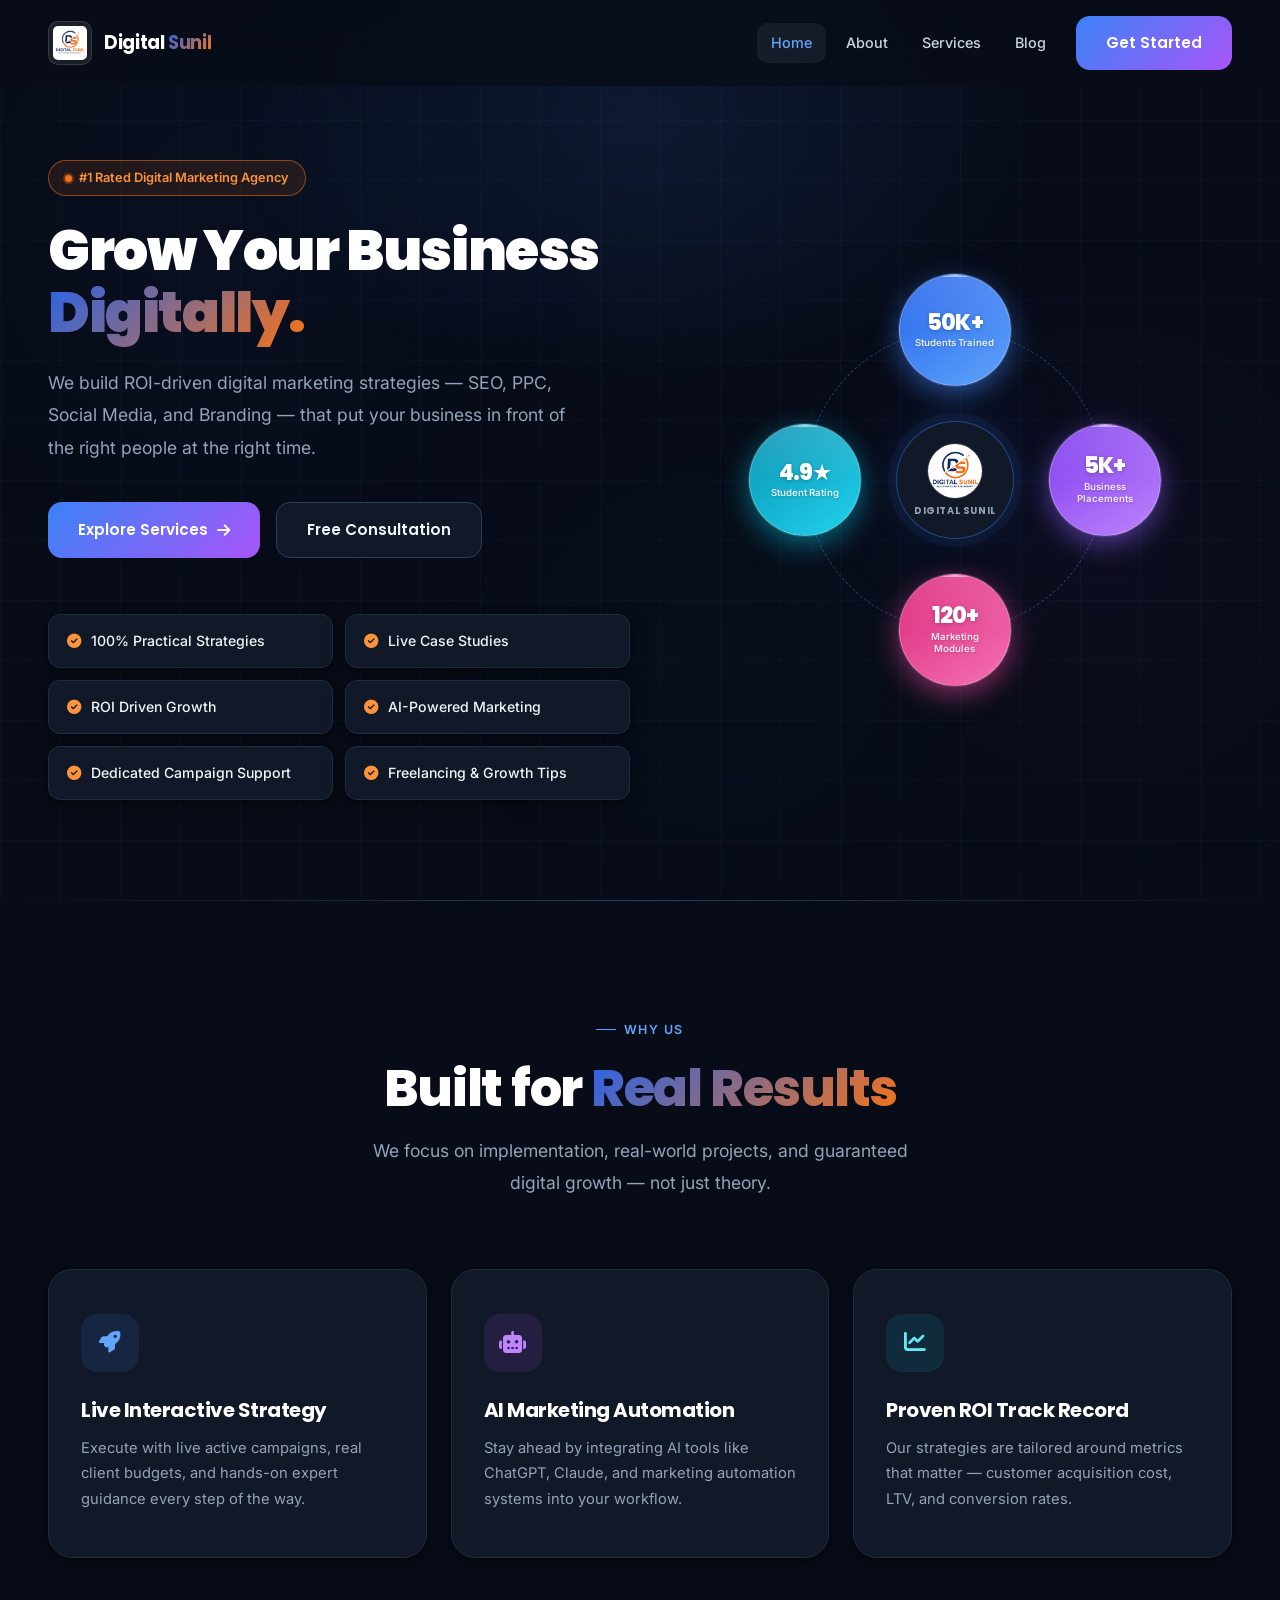
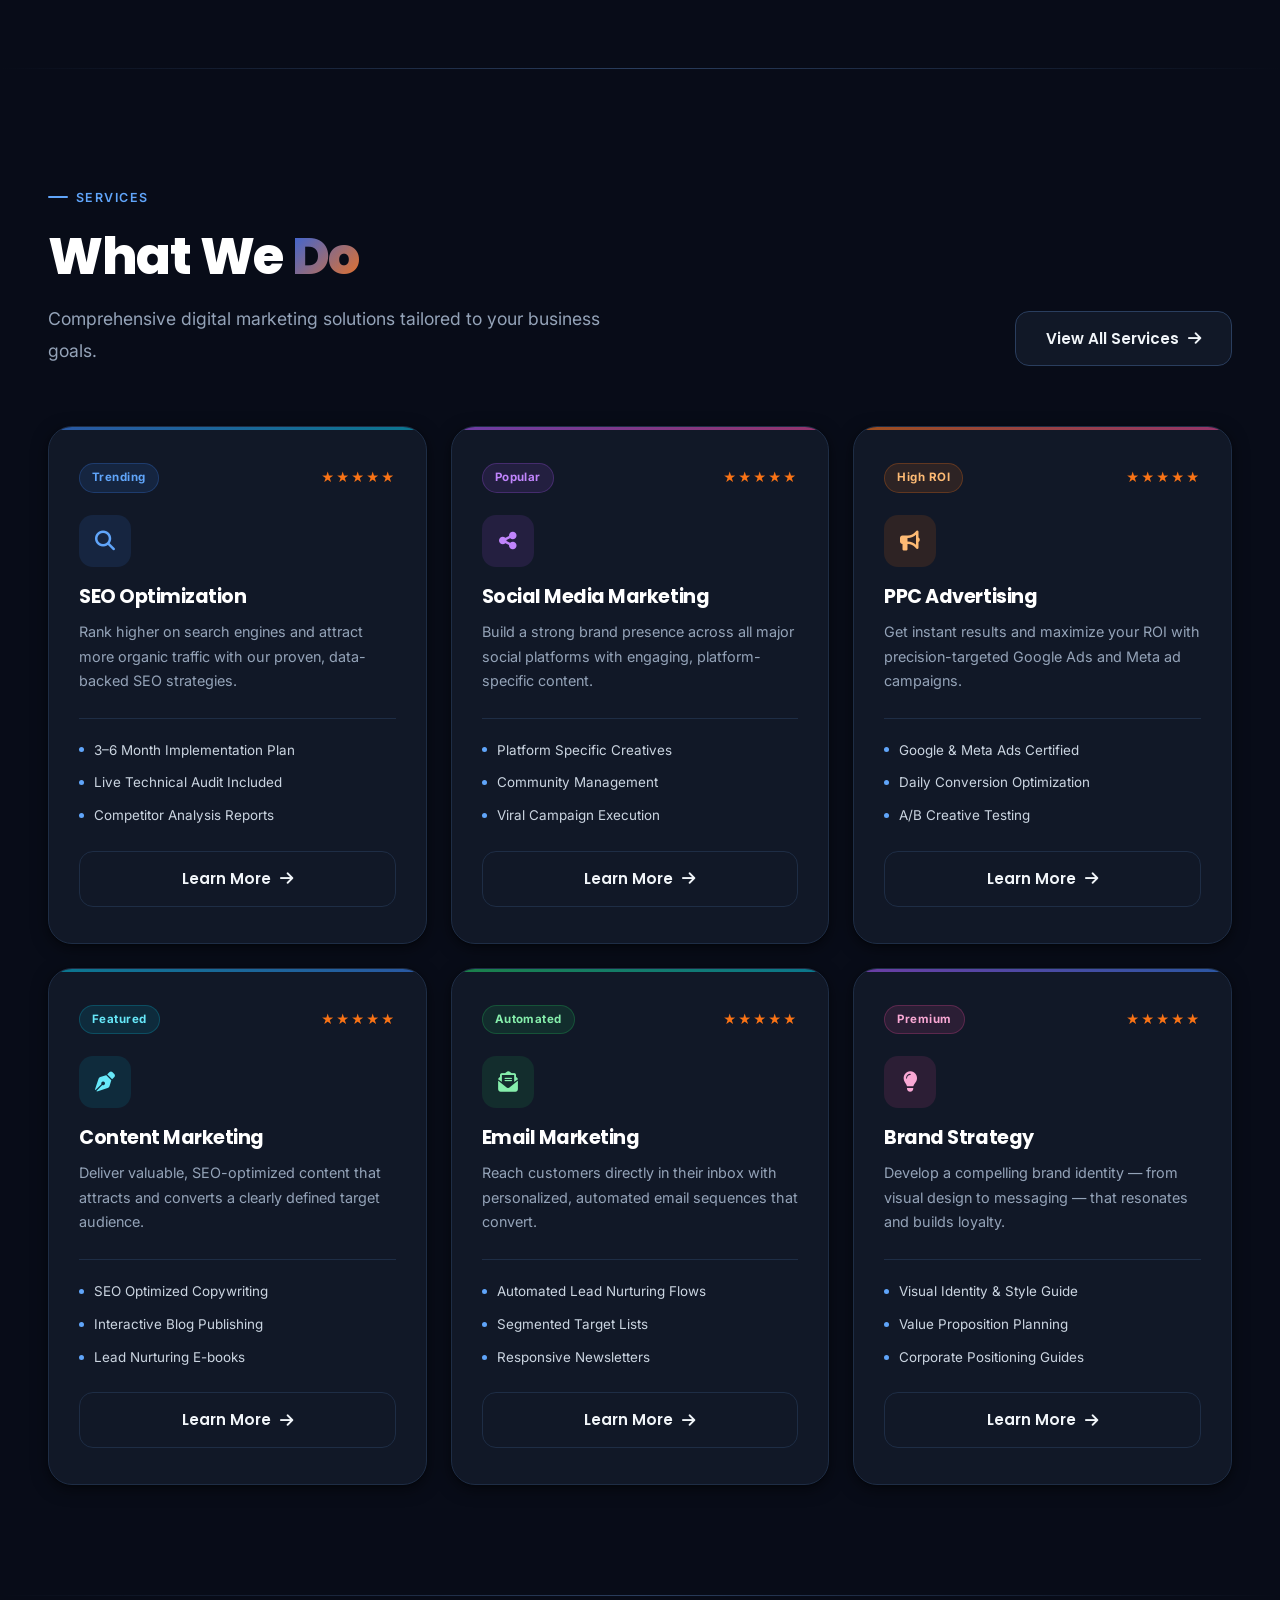
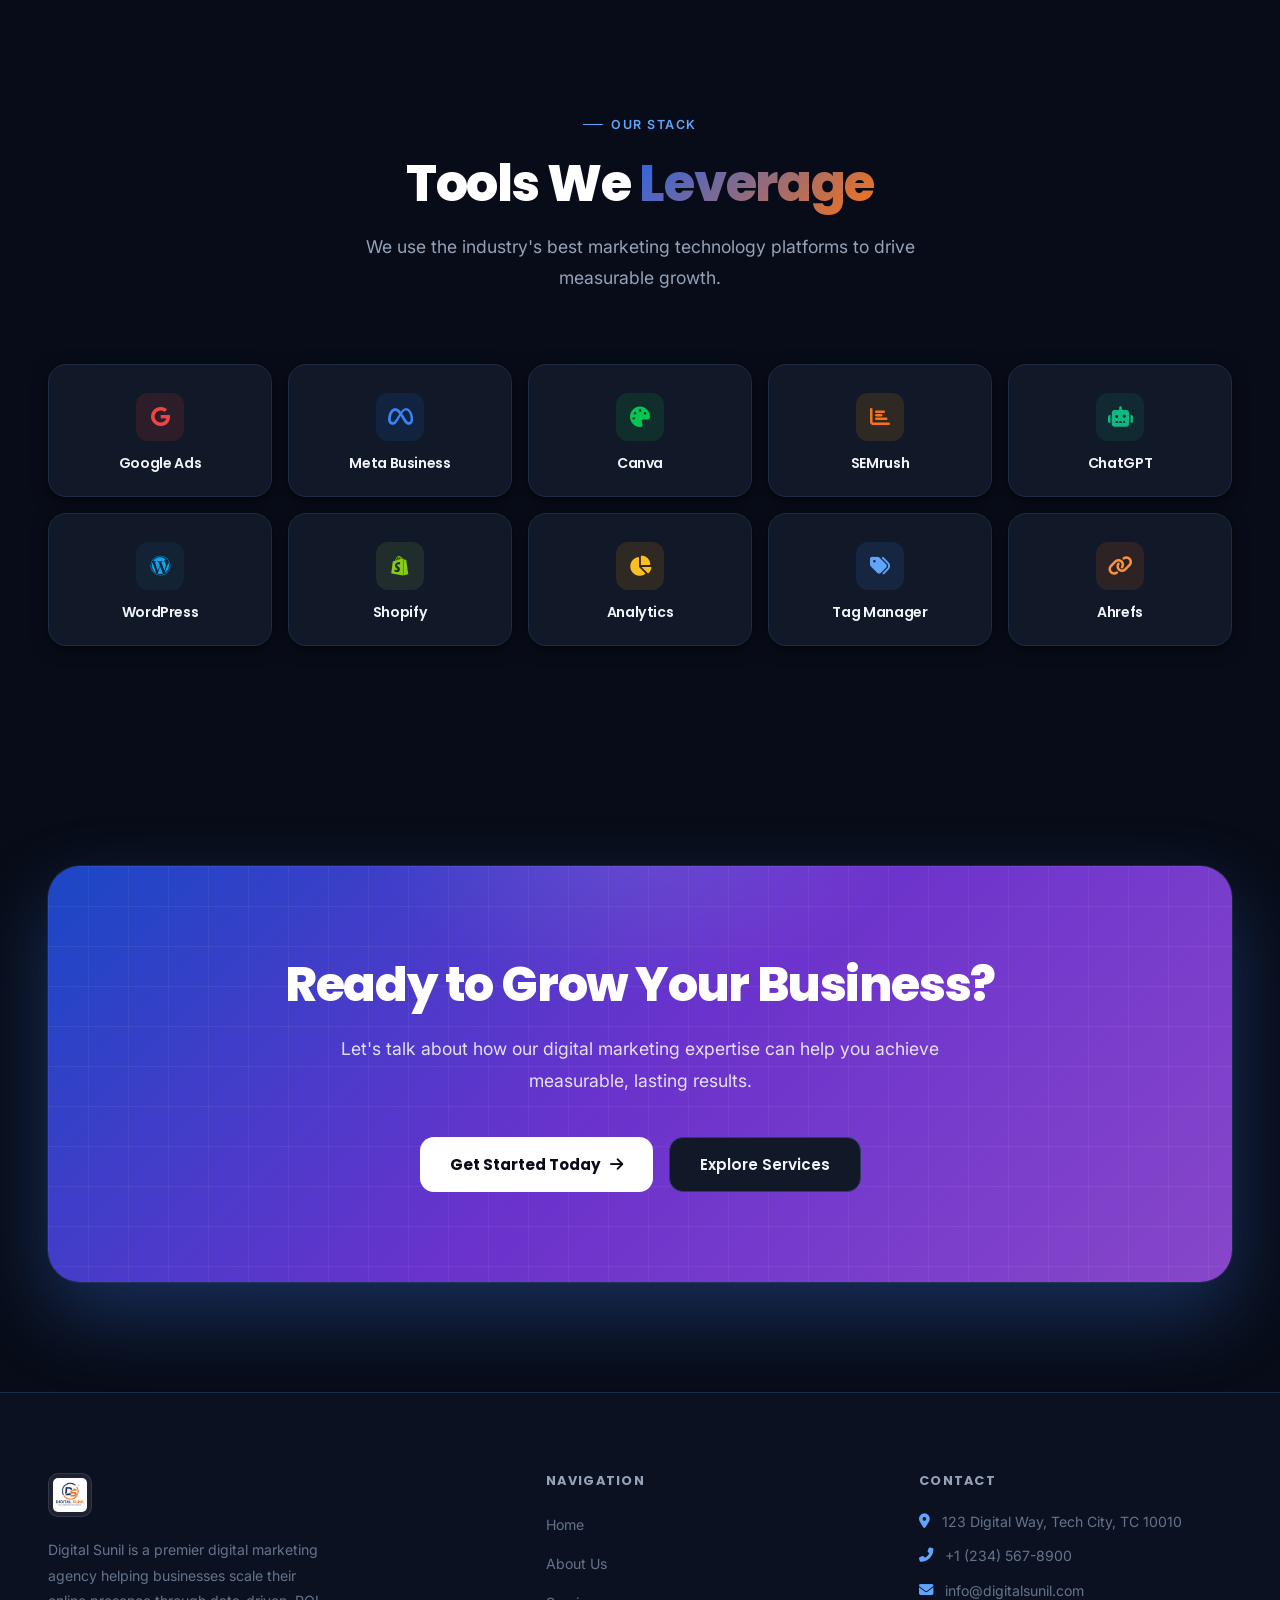
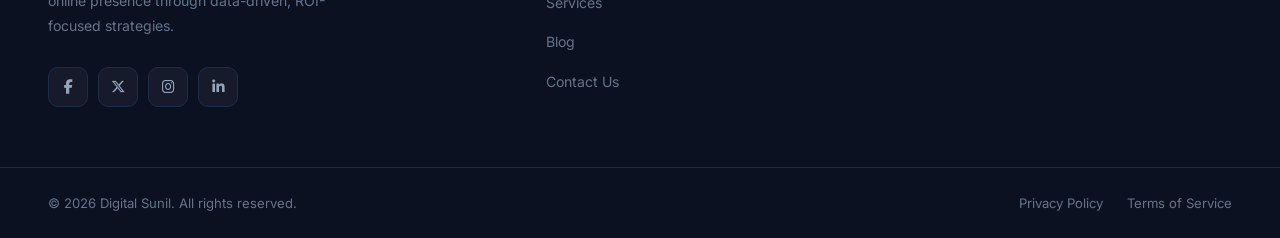
==== commit 8201a55a: "Add favicon to all pages Links the Digital Sunil logo as favicon and apple-touch-icon across all fiv" ====
--- a/index.html
+++ b/index.html
@@ -20,6 +20,8 @@
     <meta property="twitter:description" content="Digital Sunil is a premier ROI-driven digital marketing agency. Expert SEO, Social Media, PPC & Branding.">
     <meta property="twitter:image" content="https://www.digitalsunil.com/image/Digital%20Sunil.jpg">
     <link rel="canonical" href="https://www.digitalsunil.com/">
+    <link rel="icon" type="image/jpeg" href="image/Digital Sunil.jpg">
+    <link rel="apple-touch-icon" href="image/Digital Sunil.jpg">
 
     <link rel="preconnect" href="https://cdnjs.cloudflare.com" crossorigin>
     <link rel="preconnect" href="https://fonts.googleapis.com">
--- a/css/style.css
+++ b/css/style.css
@@ -7,11 +7,11 @@
 
 /* ── Design Tokens ─────────────────────────────────────── */
 :root {
-  /* Backgrounds */
-  --bg-root:        #020510;
-  --bg-surface:     #07091a;
-  --bg-card:        rgba(255,255,255,0.032);
-  --bg-card-hover:  rgba(255,255,255,0.058);
+  /* Backgrounds — solid, no transparency */
+  --bg-root:        #080c18;
+  --bg-surface:     #0c1122;
+  --bg-card:        #111827;
+  --bg-card-hover:  #172035;
 
   /* Brand Palette */
   --blue:           #3b82f6;
@@ -28,7 +28,8 @@
   --grad-brand:     linear-gradient(135deg, var(--blue) 0%, var(--purple) 100%);
   --grad-warm:      linear-gradient(135deg, var(--pink) 0%, var(--orange) 100%);
   --grad-cool:      linear-gradient(135deg, var(--cyan) 0%, var(--blue) 100%);
-  --grad-text:      linear-gradient(135deg, #60a5fa 0%, #c084fc 50%, #f472b6 100%);
+  /* Logo-matched gradient: navy blue → orange (mirrors the D→S logo mark) */
+  --grad-text:      linear-gradient(135deg, #2563eb 0%, #f97316 100%);
 
   /* Text */
   --text-100:       #ffffff;
@@ -37,19 +38,19 @@
   --text-400:       #94a3b8;
   --text-500:       #64748b;
 
-  /* Borders */
-  --border:         rgba(255,255,255,0.07);
-  --border-bright:  rgba(255,255,255,0.14);
-  --border-blue:    rgba(59,130,246,0.35);
-
-  /* Glass */
+  /* Borders — solid, clearly visible */
+  --border:         #1e2d45;
+  --border-bright:  #2a3e5e;
+  --border-blue:    rgba(59,130,246,0.45);
+
+  /* Glass — only used for navbar now */
   --glass-blur:     blur(24px);
   --glass-blur-sm:  blur(12px);
 
-  /* Shadows */
-  --shadow-card:    0 8px 32px rgba(0,0,0,0.45);
-  --shadow-blue:    0 0 40px rgba(59,130,246,0.18);
-  --shadow-lg:      0 24px 64px rgba(0,0,0,0.6);
+  /* Shadows — defined elevation, boxed feel */
+  --shadow-card:    0 4px 16px rgba(0,0,0,0.5), 0 1px 3px rgba(0,0,0,0.3);
+  --shadow-blue:    0 4px 24px rgba(59,130,246,0.2), 0 0 0 1px rgba(59,130,246,0.15);
+  --shadow-lg:      0 8px 32px rgba(0,0,0,0.6), 0 2px 8px rgba(0,0,0,0.4);
 
   /* Typography */
   --font-sans:      'Inter', system-ui, sans-serif;
@@ -74,14 +75,14 @@
   -webkit-font-smoothing: antialiased;
 }
 
-/* Mesh grid background */
+/* Mesh grid background — subtle structural grid */
 body::before {
   content: '';
   position: fixed;
   inset: 0;
   background-image:
-    linear-gradient(rgba(59,130,246,0.04) 1px, transparent 1px),
-    linear-gradient(90deg, rgba(59,130,246,0.04) 1px, transparent 1px);
+    linear-gradient(rgba(59,130,246,0.055) 1px, transparent 1px),
+    linear-gradient(90deg, rgba(59,130,246,0.055) 1px, transparent 1px);
   background-size: 60px 60px;
   pointer-events: none;
   z-index: 0;
@@ -171,17 +172,16 @@
   border-radius: 99px;
   font-size: 0.8rem;
   font-weight: 600;
-  border: 1px solid rgba(59,130,246,0.3);
-  background: rgba(59,130,246,0.1);
-  color: var(--blue-light);
+  border: 1px solid rgba(249,115,22,0.5);
+  background: rgba(249,115,22,0.1);
+  color: #fb923c;
   margin-bottom: 24px;
-  backdrop-filter: blur(8px);
 }
 .pill-badge .live-dot {
   width: 7px; height: 7px;
-  background: var(--green);
+  background: var(--orange);
   border-radius: 50%;
-  box-shadow: 0 0 0 2px rgba(34,197,94,0.3);
+  box-shadow: 0 0 0 2px rgba(249,115,22,0.3);
   animation: pulse-dot 2s ease infinite;
 }
 
@@ -242,14 +242,13 @@
 }
 
 .btn-outline {
-  background: transparent;
+  background: var(--bg-card);
   color: var(--text-200);
   border: 1px solid var(--border-bright);
-  backdrop-filter: blur(8px);
 }
 .btn-outline:hover {
-  background: rgba(255,255,255,0.06);
-  border-color: rgba(255,255,255,0.3);
+  background: var(--bg-card-hover);
+  border-color: var(--blue);
   transform: translateY(-2px);
 }
 
@@ -265,12 +264,12 @@
 }
 
 .btn-ghost {
-  background: rgba(255,255,255,0.05);
+  background: var(--bg-card);
   color: var(--text-200);
   border: 1px solid var(--border);
 }
 .btn-ghost:hover {
-  background: rgba(255,255,255,0.1);
+  background: var(--bg-card-hover);
   border-color: var(--border-bright);
   transform: translateY(-2px);
 }
@@ -287,8 +286,8 @@
 .blur-blob {
   position: absolute;
   border-radius: 50%;
-  filter: blur(100px);
-  opacity: 0.15;
+  filter: blur(120px);
+  opacity: 0.06;
   animation: floatBlob 25s ease-in-out infinite alternate;
 }
 
@@ -315,7 +314,7 @@
   content: '';
   position: absolute;
   inset: 0;
-  background: rgba(2,5,16,0.5);
+  background: rgba(8,12,24,0.75);
   backdrop-filter: var(--glass-blur);
   -webkit-backdrop-filter: var(--glass-blur);
   border-bottom: 1px solid transparent;
@@ -323,7 +322,7 @@
 }
 
 .navbar.sticky::before {
-  background: rgba(2,5,16,0.82);
+  background: rgba(8,12,24,0.97);
   border-bottom-color: var(--border);
 }
 
@@ -498,14 +497,14 @@
   color: var(--text-200);
   font-weight: 500;
   transition: all var(--dur) var(--ease);
-  backdrop-filter: var(--glass-blur-sm);
+  box-shadow: var(--shadow-card);
 }
 .hero-feature-item:hover {
   background: var(--bg-card-hover);
   border-color: var(--border-bright);
 }
 .hero-feature-item i {
-  color: var(--blue-light);
+  color: #fb923c;
   font-size: 0.9rem;
   flex-shrink: 0;
 }
@@ -513,13 +512,11 @@
 /* Stats Panel */
 .stats-container {
   position: relative;
-  background: rgba(255,255,255,0.025);
-  border: 1px solid var(--border);
+  background: var(--bg-card);
+  border: 1px solid var(--border-bright);
   border-radius: 28px;
   padding: 36px;
-  backdrop-filter: var(--glass-blur);
-  -webkit-backdrop-filter: var(--glass-blur);
-  box-shadow: var(--shadow-lg), inset 0 1px 0 rgba(255,255,255,0.08);
+  box-shadow: var(--shadow-lg);
   animation: fadeUp 0.9s 0.15s var(--ease-spring) both;
 }
 .stats-container::before {
@@ -560,8 +557,8 @@
   box-shadow: 0 8px 24px rgba(236,72,153,0.25);
 }
 .stat-card-glass {
-  background: rgba(255,255,255,0.06);
-  border: 1px solid rgba(255,255,255,0.1);
+  background: #1a2844;
+  border: 1px solid var(--border-bright);
 }
 
 .stat-card h3 {
@@ -594,6 +591,7 @@
   padding: 44px 32px;
   transition: all var(--dur) var(--ease);
   overflow: hidden;
+  box-shadow: var(--shadow-card);
 }
 .why-choose-card::before {
   content: '';
@@ -667,6 +665,7 @@
   overflow: hidden;
   display: flex;
   flex-direction: column;
+  box-shadow: var(--shadow-card);
 }
 .service-card::before {
   content: '';
@@ -771,6 +770,7 @@
   transition: all var(--dur) var(--ease);
   cursor: default;
   overflow: hidden;
+  box-shadow: var(--shadow-card);
 }
 .tool-card::after {
   content: '';
@@ -967,7 +967,7 @@
   padding: 60px 0;
   border-top: 1px solid var(--border);
   border-bottom: 1px solid var(--border);
-  background: rgba(255,255,255,0.015);
+  background: var(--bg-card);
 }
 .about-stats-grid {
   display: flex;
@@ -1016,9 +1016,8 @@
   padding: 44px 40px;
   border-radius: 24px;
   border: 1px solid var(--border);
-  backdrop-filter: var(--glass-blur);
-  -webkit-backdrop-filter: var(--glass-blur);
-  transition: transform 0.3s var(--ease), border-color 0.3s var(--ease);
+  box-shadow: var(--shadow-card);
+  transition: transform 0.3s var(--ease), border-color 0.3s var(--ease), box-shadow 0.3s var(--ease);
   position: relative;
   overflow: hidden;
 }
@@ -1031,13 +1030,13 @@
   opacity: 0.07;
   transition: opacity 0.3s;
 }
-.mv-card:hover { transform: translateY(-6px); }
-.mv-card-blue  { background: linear-gradient(135deg, rgba(29,78,216,0.22), rgba(7,9,26,0.6)); border-color: rgba(59,130,246,0.25); }
+.mv-card:hover { transform: translateY(-6px); box-shadow: var(--shadow-blue); }
+.mv-card-blue  { background: linear-gradient(135deg, #0f1f3d, #141e33); border-color: rgba(59,130,246,0.35); }
 .mv-card-blue::before  { background: var(--blue); }
-.mv-card-blue:hover  { border-color: rgba(59,130,246,0.5); }
-.mv-card-purple { background: linear-gradient(135deg, rgba(109,40,217,0.22), rgba(7,9,26,0.6)); border-color: rgba(139,92,246,0.25); }
+.mv-card-blue:hover  { border-color: rgba(59,130,246,0.6); }
+.mv-card-purple { background: linear-gradient(135deg, #150f2d, #13172e); border-color: rgba(139,92,246,0.35); }
 .mv-card-purple::before { background: var(--purple); }
-.mv-card-purple:hover { border-color: rgba(139,92,246,0.5); }
+.mv-card-purple:hover { border-color: rgba(139,92,246,0.6); }
 
 .mv-icon {
   width: 56px; height: 56px;
@@ -1099,6 +1098,7 @@
   padding: 32px 26px;
   transition: all 0.3s var(--ease);
   text-align: center;
+  box-shadow: var(--shadow-card);
 }
 .value-card:hover {
   transform: translateY(-6px);
@@ -1169,6 +1169,7 @@
   border-radius: 16px;
   padding: 26px 30px;
   transition: all 0.3s var(--ease);
+  box-shadow: var(--shadow-card);
 }
 .timeline-card:hover {
   border-color: var(--border-blue);
@@ -1216,6 +1217,7 @@
   overflow: hidden;
   transition: all 0.3s var(--ease);
   text-align: center;
+  box-shadow: var(--shadow-card);
 }
 .team-card:hover {
   transform: translateY(-6px);
@@ -1243,7 +1245,7 @@
   justify-content: center;
   gap: 10px;
   padding-bottom: 16px;
-  background: linear-gradient(0deg, rgba(7,9,26,0.9) 60%, transparent);
+  background: linear-gradient(0deg, rgba(12,17,34,0.95) 60%, transparent);
   padding-top: 28px;
   transition: bottom 0.3s var(--ease);
 }
@@ -1321,6 +1323,7 @@
   transition: all var(--dur) var(--ease);
   display: flex;
   flex-direction: column;
+  box-shadow: var(--shadow-card);
 }
 .blog-card:hover {
   border-color: var(--border-blue);
@@ -1392,18 +1395,15 @@
   display: grid;
   grid-template-columns: 0.85fr 1.15fr;
   background: var(--bg-card);
-  border: 1px solid var(--border);
+  border: 1px solid var(--border-bright);
   border-radius: 28px;
   overflow: hidden;
-  backdrop-filter: var(--glass-blur);
-  -webkit-backdrop-filter: var(--glass-blur);
   box-shadow: var(--shadow-lg);
 }
 
 .contact-info {
   padding: 60px 48px;
-  background:
-    linear-gradient(145deg, rgba(29,78,216,0.12) 0%, rgba(168,85,247,0.1) 100%);
+  background: linear-gradient(145deg, #0f1f3d 0%, #130f2a 100%);
   border-right: 1px solid var(--border);
   position: relative;
   overflow: hidden;
@@ -1470,8 +1470,8 @@
 .form-control {
   width: 100%;
   padding: 13px 16px;
-  background: rgba(255,255,255,0.035);
-  border: 1px solid var(--border);
+  background: var(--bg-surface);
+  border: 1px solid var(--border-bright);
   border-radius: 12px;
   color: var(--text-100);
   font-family: var(--font-sans);
@@ -1482,8 +1482,8 @@
 .form-control:focus {
   outline: none;
   border-color: var(--blue);
-  background: rgba(59,130,246,0.06);
-  box-shadow: 0 0 0 3px rgba(59,130,246,0.15);
+  background: #0e1f3d;
+  box-shadow: 0 0 0 3px rgba(59,130,246,0.2);
 }
 
 select.form-control {
@@ -1495,7 +1495,7 @@
   padding-right: 42px;
   cursor: pointer;
 }
-select.form-control option { background: #0d1326; }
+select.form-control option { background: #0c1122; }
 
 textarea.form-control { resize: vertical; min-height: 130px; }
 
@@ -1632,8 +1632,8 @@
 }
 
 @keyframes pulse-dot {
-  0%, 100% { box-shadow: 0 0 0 2px rgba(34,197,94,0.3); }
-  50%       { box-shadow: 0 0 0 5px rgba(34,197,94,0.1); }
+  0%, 100% { box-shadow: 0 0 0 2px rgba(249,115,22,0.3); }
+  50%       { box-shadow: 0 0 0 5px rgba(249,115,22,0.12); }
 }
 
 @keyframes shimmer {
@@ -1681,14 +1681,14 @@
     border: none;
     /* Glowing ring: dark gap → purple ring → blue glow */
     box-shadow:
-      0 0 0 2px #07091a,
+      0 0 0 2px #0c1122,
       0 0 0 3.5px rgba(139,92,246,0.7),
       0 4px 14px rgba(59,130,246,0.28);
     transition: box-shadow 0.3s var(--ease);
   }
   .logo:hover img {
     box-shadow:
-      0 0 0 2px #07091a,
+      0 0 0 2px #0c1122,
       0 0 0 3.5px rgba(168,85,247,0.9),
       0 6px 20px rgba(59,130,246,0.45);
   }
@@ -1734,7 +1734,7 @@
     width: 78%;
     max-width: 310px;
     height: 100vh;
-    background: #07091a;          /* fully solid — no transparency needed */
+    background: #0c1122;
     border-left: 1px solid var(--border);
     /* backdrop-filter removed — caused blurry text on mobile browsers */
     flex-direction: column;
@@ -1870,7 +1870,7 @@
   height: calc(var(--r) * 2);
   transform: translate(-50%, -50%);
   border-radius: 50%;
-  border: 1.5px dashed rgba(59, 130, 246, 0.22);
+  border: 1.5px dashed rgba(99, 170, 255, 0.35);
   pointer-events: none;
   z-index: 0;
 }
@@ -1944,10 +1944,8 @@
   align-items: center;
   justify-content: center;
   gap: 4px;
-  border-radius: 50%;             /* ← circle */
-  border: 1px solid var(--border);
-  backdrop-filter: var(--glass-blur);
-  -webkit-backdrop-filter: var(--glass-blur);
+  border-radius: 50%;
+  border: 1.5px solid rgba(255,255,255,0.28);
   animation: orbitCCW 16s linear infinite;
   position: relative;
   overflow: hidden;
@@ -1955,56 +1953,68 @@
   cursor: default;
 }
 
-/* Top gloss line */
+/* Top shine arc — wide bright gloss */
 .orbit-card::before {
   content: '';
   position: absolute;
-  top: 0; left: 15%; right: 15%;
-  height: 1px;
-  background: linear-gradient(90deg, transparent, rgba(255,255,255,0.2), transparent);
+  top: 0; left: 8%; right: 8%;
+  height: 2px;
+  background: linear-gradient(90deg, transparent, rgba(255,255,255,0.55), transparent);
+  border-radius: 0 0 50% 50%;
   pointer-events: none;
 }
 
-/* Per-card colour themes */
+/* Inner light sheen overlay */
+.orbit-card::after {
+  content: '';
+  position: absolute;
+  top: 0; left: 0; right: 0;
+  height: 52%;
+  background: linear-gradient(180deg, rgba(255,255,255,0.14) 0%, transparent 100%);
+  border-radius: 50% 50% 0 0;
+  pointer-events: none;
+}
+
+/* Per-card colour themes — vibrant-to-light solid gradients */
 .orbit-card-blue {
-  background: linear-gradient(135deg, rgba(29,78,216,0.35), rgba(59,130,246,0.18));
-  box-shadow: 0 8px 28px rgba(59,130,246,0.20), inset 0 1px 0 rgba(255,255,255,0.08);
+  background: linear-gradient(145deg, #2563eb 0%, #60a5fa 100%);
+  box-shadow: 0 8px 28px rgba(59,130,246,0.55), 0 0 0 1px rgba(255,255,255,0.15);
 }
 .orbit-card-purple {
-  background: linear-gradient(135deg, rgba(109,40,217,0.35), rgba(168,85,247,0.18));
-  box-shadow: 0 8px 28px rgba(168,85,247,0.20), inset 0 1px 0 rgba(255,255,255,0.08);
+  background: linear-gradient(145deg, #7c3aed 0%, #c084fc 100%);
+  box-shadow: 0 8px 28px rgba(139,92,246,0.55), 0 0 0 1px rgba(255,255,255,0.15);
 }
 .orbit-card-pink {
-  background: linear-gradient(135deg, rgba(190,24,93,0.35), rgba(236,72,153,0.18));
-  box-shadow: 0 8px 28px rgba(236,72,153,0.20), inset 0 1px 0 rgba(255,255,255,0.08);
+  background: linear-gradient(145deg, #db2777 0%, #f472b6 100%);
+  box-shadow: 0 8px 28px rgba(236,72,153,0.55), 0 0 0 1px rgba(255,255,255,0.15);
 }
 .orbit-card-cyan {
-  background: linear-gradient(135deg, rgba(8,145,178,0.35), rgba(6,182,212,0.18));
-  box-shadow: 0 8px 28px rgba(6,182,212,0.20), inset 0 1px 0 rgba(255,255,255,0.08);
-}
-
-/* Stat number */
+  background: linear-gradient(145deg, #0891b2 0%, #22d3ee 100%);
+  box-shadow: 0 8px 28px rgba(6,182,212,0.55), 0 0 0 1px rgba(255,255,255,0.15);
+}
+
+/* Stat number — solid white, crisp */
 .orbit-num {
   font-family: var(--font-heading);
   font-size: 1.4rem;
   font-weight: 800;
-  color: var(--text-100);
+  color: #ffffff;
   letter-spacing: -0.04em;
   line-height: 1;
-  background: var(--grad-text);
-  -webkit-background-clip: text;
-  -webkit-text-fill-color: transparent;
-  background-clip: text;
+  text-shadow: 0 1px 4px rgba(0,0,0,0.25);
+  background: none;
+  -webkit-text-fill-color: #ffffff;
 }
 
 /* Stat label — compact to fit inside circle */
 .orbit-label {
   font-size: 0.6rem;
-  font-weight: 500;
-  color: var(--text-400);
+  font-weight: 600;
+  color: rgba(255,255,255,0.88);
   text-align: center;
   line-height: 1.3;
-  max-width: 78%;       /* prevents text from touching curved edges */
+  max-width: 78%;
+  text-shadow: 0 1px 3px rgba(0,0,0,0.2);
 }
 
 /* ── Center logo / brand mark ───────────────────────────── */
@@ -2020,13 +2030,11 @@
   align-items: center;
   justify-content: center;
   gap: 6px;
-  background: rgba(7,9,26,0.85);
-  border: 1.5px solid rgba(59,130,246,0.30);
-  backdrop-filter: blur(20px);
-  -webkit-backdrop-filter: blur(20px);
+  background: var(--bg-card);
+  border: 1.5px solid rgba(59,130,246,0.45);
   box-shadow:
-    0 0 0 8px rgba(59,130,246,0.05),
-    0 0 40px rgba(59,130,246,0.18),
+    0 0 0 8px rgba(59,130,246,0.06),
+    0 0 32px rgba(59,130,246,0.2),
     0 8px 24px rgba(0,0,0,0.5);
   animation: centerPulse 4s ease-in-out infinite;
   z-index: 3;
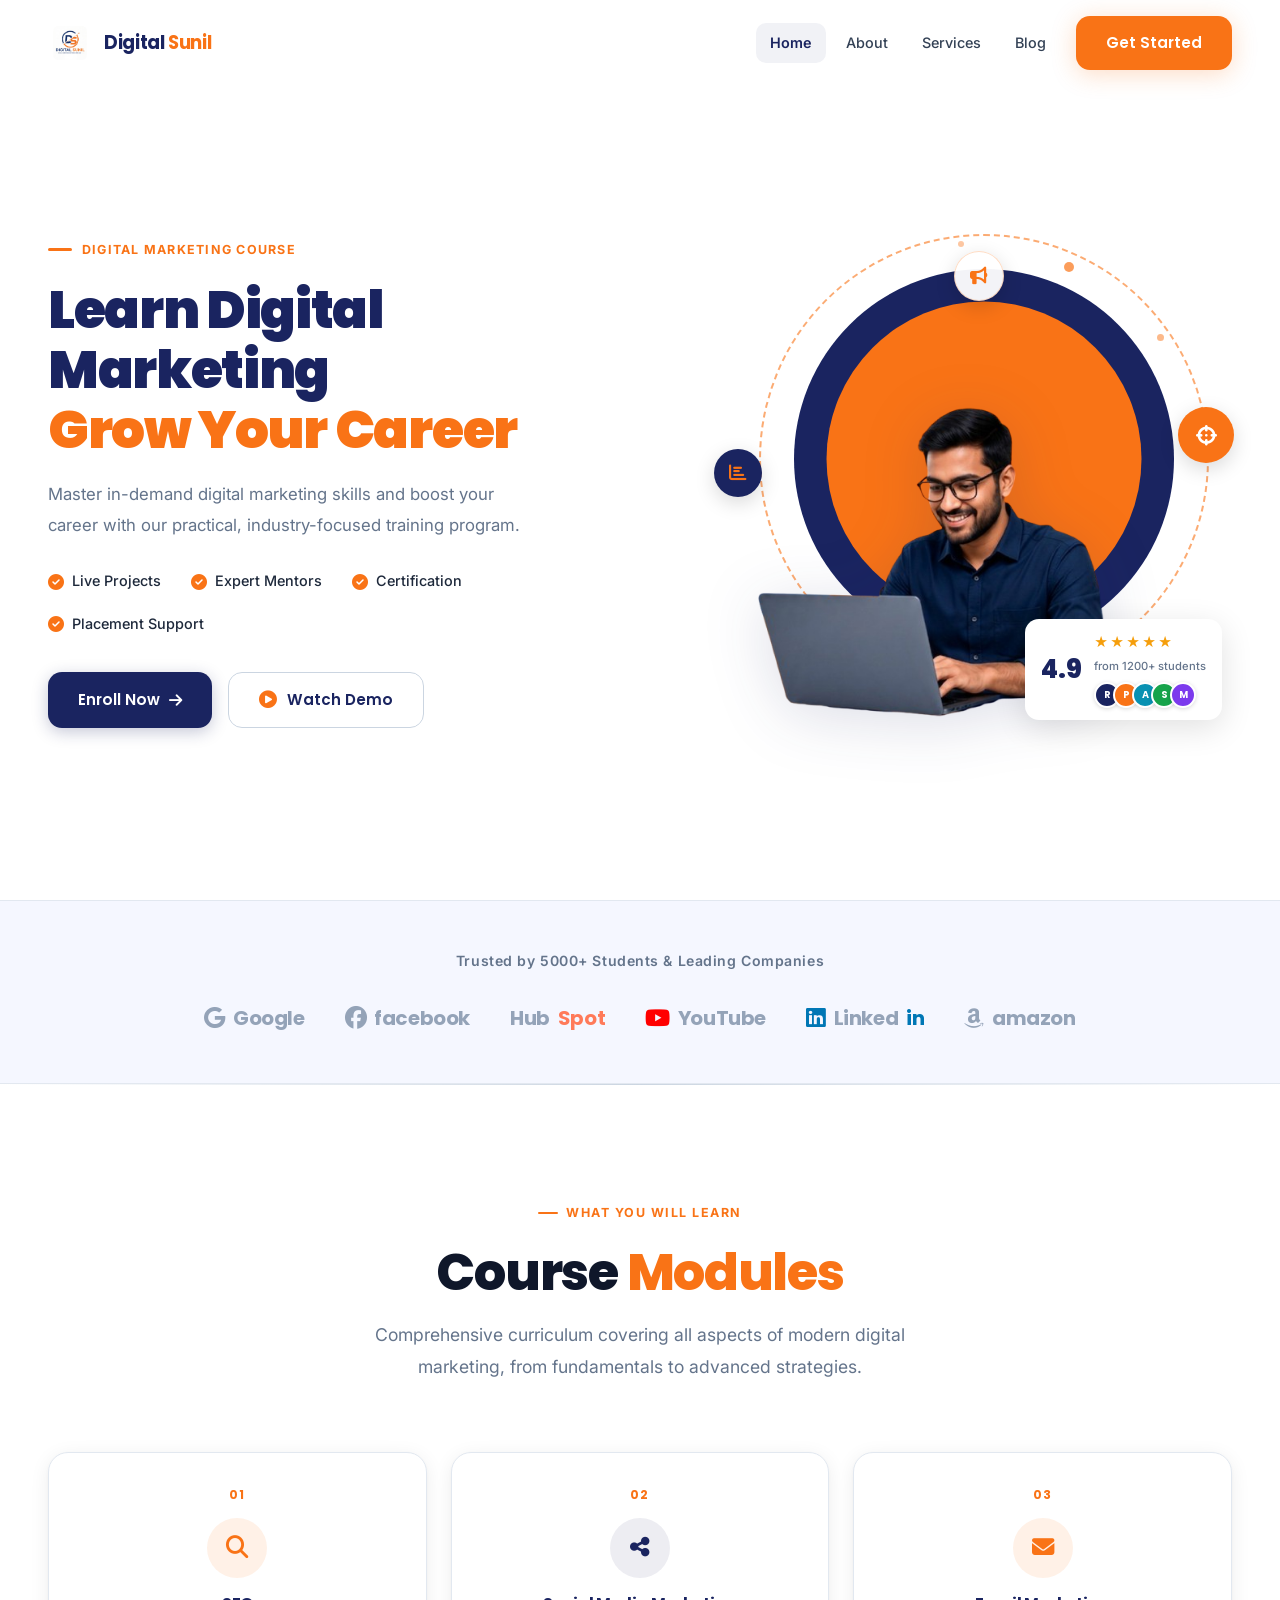
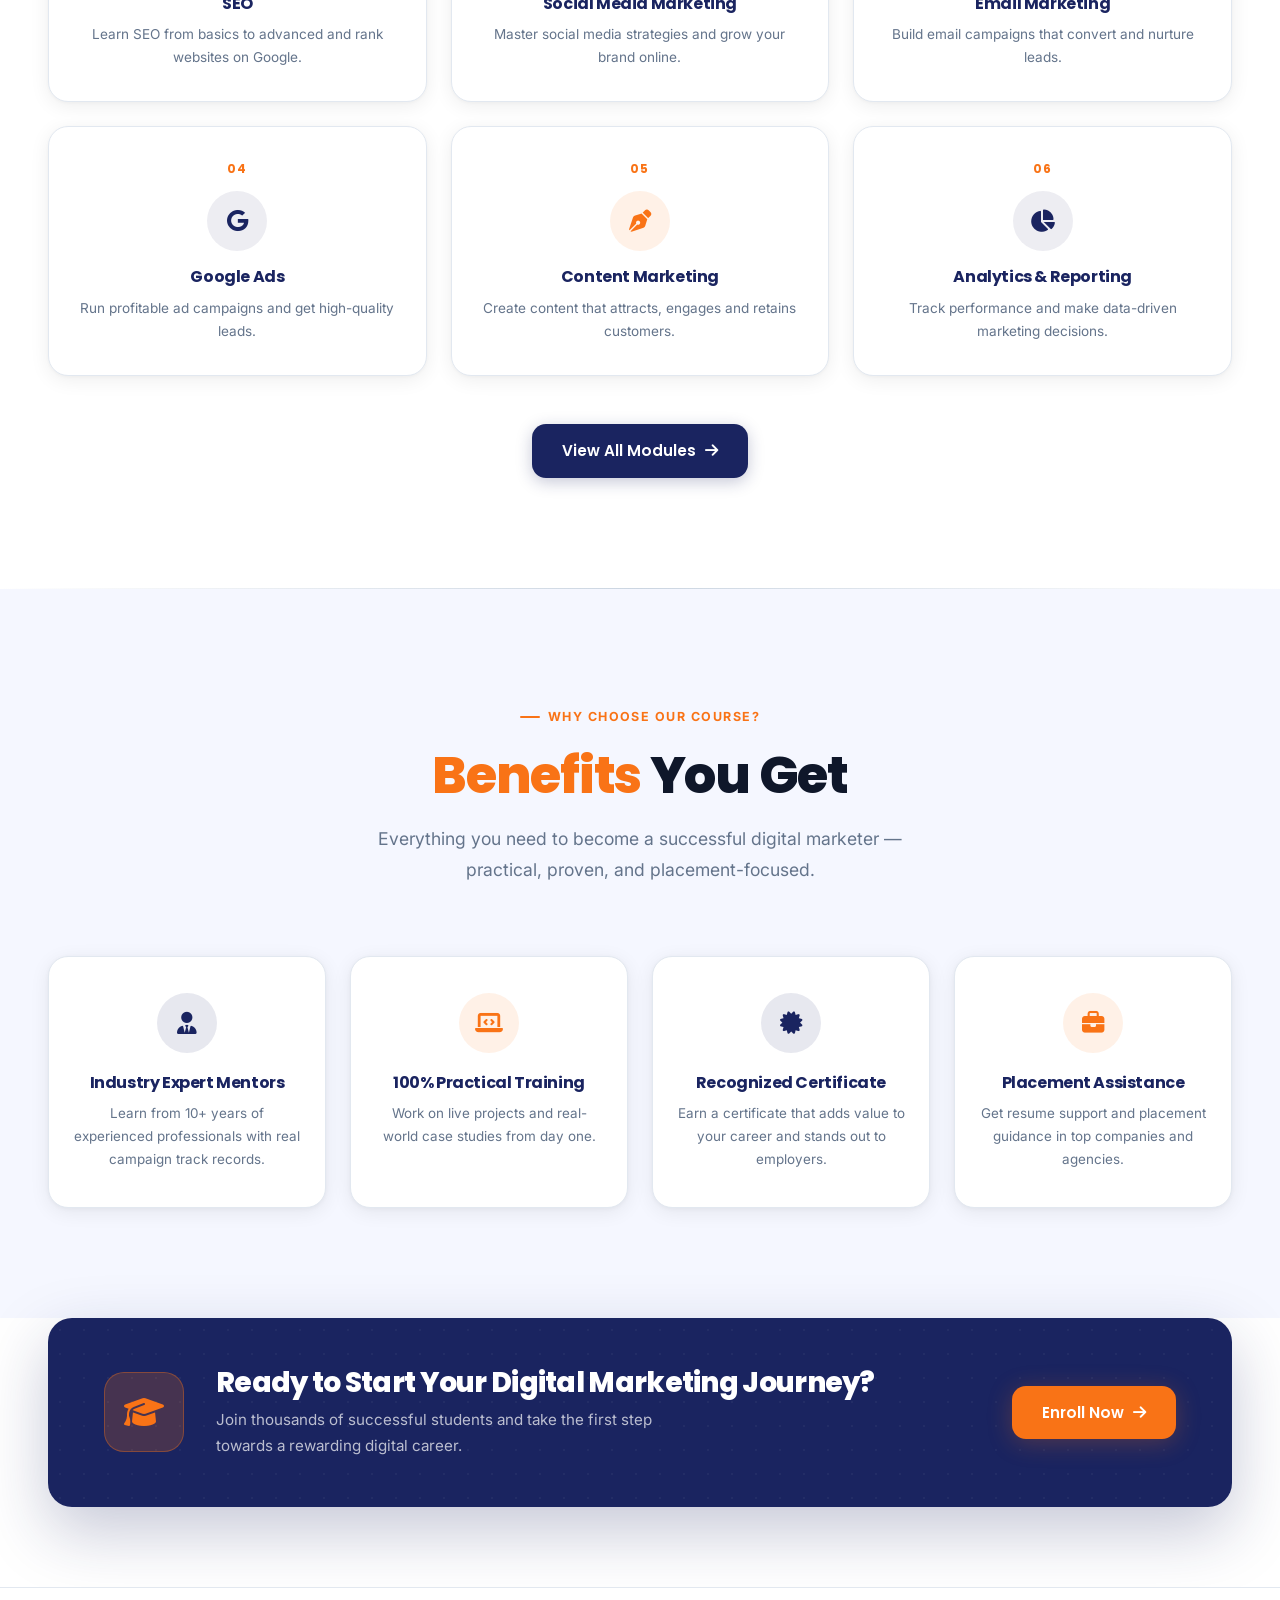
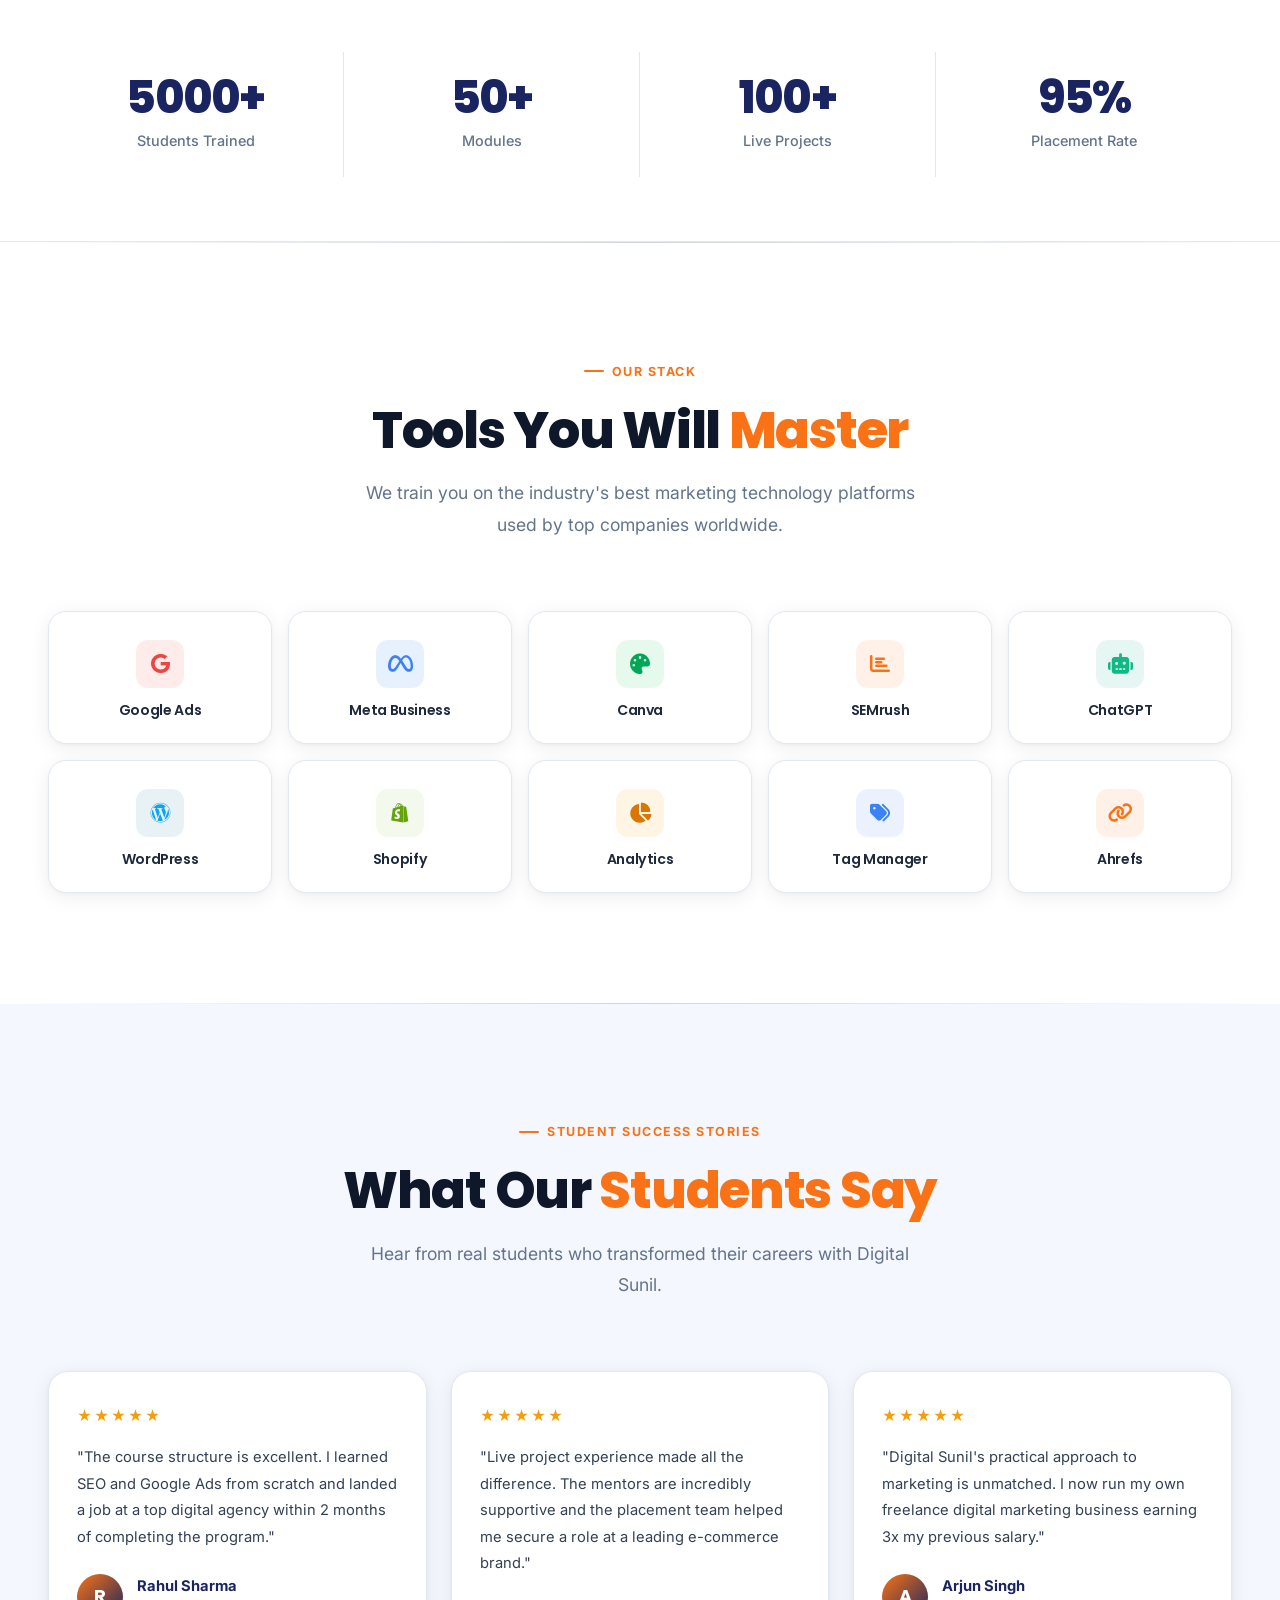
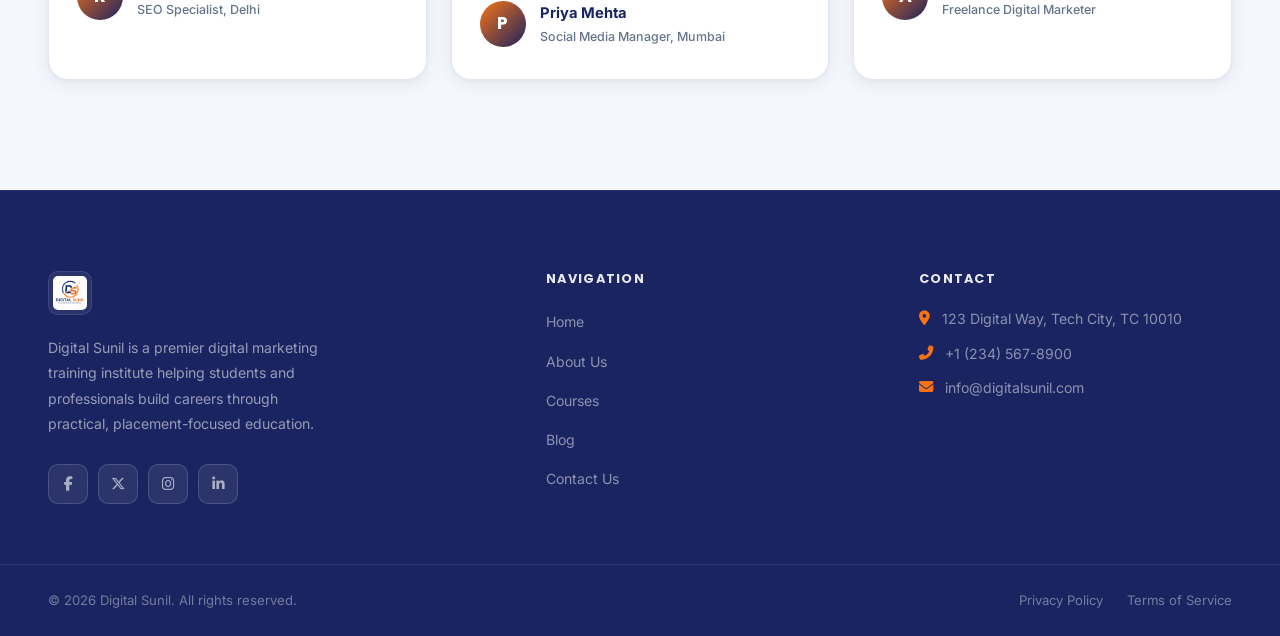
==== commit cd9ecda5: "Redesign: light theme with navy/orange, new hero section matching reference design - Complete theme " ====
--- a/index.html
+++ b/index.html
@@ -3,21 +3,21 @@
 <head>
     <meta charset="UTF-8">
     <meta name="viewport" content="width=device-width, initial-scale=1.0">
-    <title>Digital Sunil | Best Digital Marketing Agency & SEO Services</title>
-    <meta name="title" content="Digital Sunil | Best Digital Marketing Agency & SEO Services">
-    <meta name="description" content="Digital Sunil is a premier ROI-driven digital marketing agency. We offer expert SEO optimization services, social media marketing, PPC campaigns, and branding.">
-    <meta name="keywords" content="digital marketing agency, digital marketing services, SEO optimization services, PPC advertising agency, social media marketing services, best digital marketing agency">
+    <title>Digital Sunil | Best Digital Marketing Course & Training</title>
+    <meta name="title" content="Digital Sunil | Best Digital Marketing Course & Training">
+    <meta name="description" content="Digital Sunil offers industry-leading digital marketing courses with live projects, expert mentors, certification, and placement support. Learn SEO, Social Media, Google Ads, and more.">
+    <meta name="keywords" content="digital marketing course, digital marketing training, SEO course, social media marketing course, google ads training, digital marketing certification">
     <meta name="author" content="Digital Sunil">
 
     <meta property="og:type" content="website">
     <meta property="og:url" content="https://www.digitalsunil.com/">
-    <meta property="og:title" content="Digital Sunil | Best Digital Marketing Agency & SEO Services">
-    <meta property="og:description" content="Digital Sunil is a premier ROI-driven digital marketing agency. Expert SEO, Social Media, PPC & Branding.">
+    <meta property="og:title" content="Digital Sunil | Best Digital Marketing Course & Training">
+    <meta property="og:description" content="Learn digital marketing with live projects, expert mentors, and placement support. Enroll today.">
     <meta property="og:image" content="https://www.digitalsunil.com/image/Digital%20Sunil.jpg">
     <meta property="twitter:card" content="summary_large_image">
     <meta property="twitter:url" content="https://www.digitalsunil.com/">
-    <meta property="twitter:title" content="Digital Sunil | Best Digital Marketing Agency & SEO Services">
-    <meta property="twitter:description" content="Digital Sunil is a premier ROI-driven digital marketing agency. Expert SEO, Social Media, PPC & Branding.">
+    <meta property="twitter:title" content="Digital Sunil | Best Digital Marketing Course & Training">
+    <meta property="twitter:description" content="Learn digital marketing with live projects, expert mentors, and placement support. Enroll today.">
     <meta property="twitter:image" content="https://www.digitalsunil.com/image/Digital%20Sunil.jpg">
     <link rel="canonical" href="https://www.digitalsunil.com/">
     <link rel="icon" type="image/jpeg" href="image/Digital Sunil.jpg">
@@ -46,23 +46,8 @@
           "@id": "https://www.digitalsunil.com/#website",
           "url": "https://www.digitalsunil.com/",
           "name": "Digital Sunil",
-          "description": "Professional Digital Marketing Services & SEO Optimization",
+          "description": "Professional Digital Marketing Courses & Training",
           "publisher": { "@id": "https://www.digitalsunil.com/#organization" }
-        },
-        {
-          "@type": "LocalBusiness",
-          "@id": "https://www.digitalsunil.com/#localbusiness",
-          "name": "Digital Sunil",
-          "image": "https://www.digitalsunil.com/image/Digital%20Sunil.jpg",
-          "url": "https://www.digitalsunil.com/",
-          "telephone": "+12345678900",
-          "address": {
-            "@type": "PostalAddress",
-            "streetAddress": "123 Digital Way, Tech City",
-            "addressLocality": "Tech City",
-            "postalCode": "10010",
-            "addressCountry": "US"
-          }
         }
       ]
     }
@@ -102,7 +87,7 @@
                 <li><a href="about.html"><i class="fas fa-info-circle nav-icon"></i> About</a></li>
                 <li><a href="services.html"><i class="fas fa-layer-group nav-icon"></i> Services</a></li>
                 <li><a href="blog.html"><i class="fas fa-rss nav-icon"></i> Blog</a></li>
-                <li><a href="contact.html" class="btn btn-primary"><i class="fas fa-paper-plane nav-icon"></i> Get Started</a></li>
+                <li><a href="contact.html" class="btn btn-orange"><i class="fas fa-paper-plane nav-icon"></i> Get Started</a></li>
             </ul>
         </div>
     </nav>
@@ -111,215 +96,215 @@
     <section class="hero">
         <div class="container">
             <div class="hero-grid">
+                <!-- Left Content -->
                 <div class="hero-content">
-                    <div class="pill-badge">
-                        <span class="live-dot"></span>
-                        #1 Rated Digital Marketing Agency
-                    </div>
-                    <h1>Grow Your Business <span class="gradient-text">Digitally.</span></h1>
-                    <p>We build ROI-driven digital marketing strategies — SEO, PPC, Social Media, and Branding — that put your business in front of the right people at the right time.</p>
+                    <div class="hero-badge">Digital Marketing Course</div>
+                    <h1>
+                        Learn Digital Marketing
+                        <span class="orange-line">Grow Your Career</span>
+                    </h1>
+                    <p>Master in-demand digital marketing skills and boost your career with our practical, industry-focused training program.</p>
+
+                    <div class="hero-checks">
+                        <div class="hero-check-item"><i class="fas fa-check-circle"></i> Live Projects</div>
+                        <div class="hero-check-item"><i class="fas fa-check-circle"></i> Expert Mentors</div>
+                        <div class="hero-check-item"><i class="fas fa-check-circle"></i> Certification</div>
+                        <div class="hero-check-item"><i class="fas fa-check-circle"></i> Placement Support</div>
+                    </div>
 
                     <div class="hero-btns">
-                        <a href="services.html" class="btn btn-primary">Explore Services <i class="fas fa-arrow-right"></i></a>
-                        <a href="contact.html" class="btn btn-outline">Free Consultation</a>
-                    </div>
-
-                    <div class="hero-features">
-                        <div class="hero-feature-item"><i class="fas fa-check-circle"></i> 100% Practical Strategies</div>
-                        <div class="hero-feature-item"><i class="fas fa-check-circle"></i> Live Case Studies</div>
-                        <div class="hero-feature-item"><i class="fas fa-check-circle"></i> ROI Driven Growth</div>
-                        <div class="hero-feature-item"><i class="fas fa-check-circle"></i> AI-Powered Marketing</div>
-                        <div class="hero-feature-item"><i class="fas fa-check-circle"></i> Dedicated Campaign Support</div>
-                        <div class="hero-feature-item"><i class="fas fa-check-circle"></i> Freelancing & Growth Tips</div>
-                    </div>
-                </div>
-
-                <!-- Orbital Stats -->
-                <div class="orbit-container" role="region" aria-label="Agency statistics">
-
-                    <!-- Static dashed orbit path ring -->
-                    <div class="orbit-path" aria-hidden="true"></div>
-
-                    <!-- Spinning ring — carries all 4 stat cards clockwise -->
-                    <div class="orbit-ring" aria-hidden="true">
-                        <!-- Top: 0° -->
-                        <div class="orbit-item">
-                            <div class="orbit-card orbit-card-blue">
-                                <span class="orbit-num">50K+</span>
-                                <span class="orbit-label">Students Trained</span>
+                        <a href="contact.html" class="btn btn-navy">Enroll Now <i class="fas fa-arrow-right"></i></a>
+                        <a href="services.html" class="btn btn-watch-demo"><i class="fas fa-play-circle"></i> Watch Demo</a>
+                    </div>
+                </div>
+
+                <!-- Right Visual -->
+                <div class="hero-visual">
+                    <div class="hero-img-frame">
+                        <!-- Decorative dots -->
+                        <span class="hero-dot hero-dot-1"></span>
+                        <span class="hero-dot hero-dot-2"></span>
+                        <span class="hero-dot hero-dot-3"></span>
+
+                        <!-- Navy arch (main background circle) -->
+                        <div class="navy-arch"></div>
+
+                        <!-- Orange dashed ring outline -->
+                        <div class="orange-ring"></div>
+
+                        <!-- Solid orange circle (in front of navy) -->
+                        <div class="orange-circle"></div>
+
+                        <!-- Person image -->
+                        <div class="hero-center-img">
+                            <img src="Bg-hero.png" alt="Digital Marketing Expert">
+                        </div>
+
+                        <!-- Floating icon badges -->
+                        <div class="float-badge float-badge-1"><i class="fas fa-bullhorn"></i></div>
+                        <div class="float-badge float-badge-2"><i class="fas fa-chart-bar"></i></div>
+                        <div class="float-badge float-badge-3"><i class="fas fa-crosshairs"></i></div>
+
+                        <!-- Rating card -->
+                        <div class="rating-card">
+                            <div class="rating-score">4.9</div>
+                            <div>
+                                <div class="rating-stars">★★★★★</div>
+                                <div class="rating-label">from 1200+ students</div>
+                                <div class="rating-avatars">
+                                    <div class="rating-avatar" style="background:#1a2460;">R</div>
+                                    <div class="rating-avatar" style="background:#f97316;">P</div>
+                                    <div class="rating-avatar" style="background:#0891b2;">A</div>
+                                    <div class="rating-avatar" style="background:#16a34a;">S</div>
+                                    <div class="rating-avatar" style="background:#7c3aed;">M</div>
+                                </div>
                             </div>
                         </div>
-                        <!-- Right: 90° -->
-                        <div class="orbit-item">
-                            <div class="orbit-card orbit-card-purple">
-                                <span class="orbit-num">5K+</span>
-                                <span class="orbit-label">Business Placements</span>
-                            </div>
-                        </div>
-                        <!-- Bottom: 180° -->
-                        <div class="orbit-item">
-                            <div class="orbit-card orbit-card-pink">
-                                <span class="orbit-num">120+</span>
-                                <span class="orbit-label">Marketing Modules</span>
-                            </div>
-                        </div>
-                        <!-- Left: 270° -->
-                        <div class="orbit-item">
-                            <div class="orbit-card orbit-card-cyan">
-                                <span class="orbit-num">4.9★</span>
-                                <span class="orbit-label">Student Rating</span>
-                            </div>
-                        </div>
-                    </div>
-
-                    <!-- Fixed center logo -->
-                    <div class="orbit-center" aria-hidden="true">
-                        <img src="image/Digital Sunil.jpg" alt="Digital Sunil">
-                        <span>Digital Sunil</span>
-                    </div>
-                </div>
+                    </div>
+                </div>
+            </div>
+        </div>
+    </section>
+
+    <!-- Trusted By -->
+    <section class="trusted-by">
+        <div class="container">
+            <p class="trusted-text">Trusted by 5000+ Students &amp; Leading Companies</p>
+            <div class="trusted-logos">
+                <div class="trusted-logo"><i class="fab fa-google"></i> Google</div>
+                <div class="trusted-logo"><i class="fab fa-facebook"></i> facebook</div>
+                <div class="trusted-logo">Hub<span style="color:#ff7a59;">Spot</span></div>
+                <div class="trusted-logo"><i class="fab fa-youtube" style="color:#ff0000;"></i> YouTube</div>
+                <div class="trusted-logo"><i class="fab fa-linkedin" style="color:#0077b5;"></i> Linked<span class="in-blue">in</span></div>
+                <div class="trusted-logo"><i class="fab fa-amazon"></i> amazon</div>
             </div>
         </div>
     </section>
 
     <hr class="divider-line">
 
-    <!-- Why Choose Us -->
+    <!-- Course Modules -->
     <section class="section-padding reveal">
         <div class="container">
             <div class="section-title">
-                <div class="section-label">Why Us</div>
-                <h2>Built for <span class="gradient-text">Real Results</span></h2>
-                <p>We focus on implementation, real-world projects, and guaranteed digital growth — not just theory.</p>
-            </div>
-            <div class="why-choose-grid">
-                <div class="why-choose-card">
-                    <div class="why-icon-wrap blue"><i class="fas fa-rocket"></i></div>
-                    <h3>Live Interactive Strategy</h3>
-                    <p>Execute with live active campaigns, real client budgets, and hands-on expert guidance every step of the way.</p>
-                </div>
-                <div class="why-choose-card">
-                    <div class="why-icon-wrap purple"><i class="fas fa-robot"></i></div>
-                    <h3>AI Marketing Automation</h3>
-                    <p>Stay ahead by integrating AI tools like ChatGPT, Claude, and marketing automation systems into your workflow.</p>
-                </div>
-                <div class="why-choose-card">
-                    <div class="why-icon-wrap cyan"><i class="fas fa-chart-line"></i></div>
-                    <h3>Proven ROI Track Record</h3>
-                    <p>Our strategies are tailored around metrics that matter — customer acquisition cost, LTV, and conversion rates.</p>
-                </div>
+                <div class="section-label">What You Will Learn</div>
+                <h2>Course <span class="orange-text">Modules</span></h2>
+                <p>Comprehensive curriculum covering all aspects of modern digital marketing, from fundamentals to advanced strategies.</p>
+            </div>
+            <div class="modules-grid">
+                <div class="module-card">
+                    <div class="module-num">01</div>
+                    <div class="module-icon-wrap"><i class="fas fa-search"></i></div>
+                    <h3>SEO</h3>
+                    <p>Learn SEO from basics to advanced and rank websites on Google.</p>
+                </div>
+                <div class="module-card">
+                    <div class="module-num">02</div>
+                    <div class="module-icon-wrap"><i class="fas fa-share-alt"></i></div>
+                    <h3>Social Media Marketing</h3>
+                    <p>Master social media strategies and grow your brand online.</p>
+                </div>
+                <div class="module-card">
+                    <div class="module-num">03</div>
+                    <div class="module-icon-wrap"><i class="fas fa-envelope"></i></div>
+                    <h3>Email Marketing</h3>
+                    <p>Build email campaigns that convert and nurture leads.</p>
+                </div>
+                <div class="module-card">
+                    <div class="module-num">04</div>
+                    <div class="module-icon-wrap"><i class="fab fa-google"></i></div>
+                    <h3>Google Ads</h3>
+                    <p>Run profitable ad campaigns and get high-quality leads.</p>
+                </div>
+                <div class="module-card">
+                    <div class="module-num">05</div>
+                    <div class="module-icon-wrap"><i class="fas fa-pen-nib"></i></div>
+                    <h3>Content Marketing</h3>
+                    <p>Create content that attracts, engages and retains customers.</p>
+                </div>
+                <div class="module-card">
+                    <div class="module-num">06</div>
+                    <div class="module-icon-wrap"><i class="fas fa-chart-pie"></i></div>
+                    <h3>Analytics &amp; Reporting</h3>
+                    <p>Track performance and make data-driven marketing decisions.</p>
+                </div>
+            </div>
+            <div class="text-center">
+                <a href="services.html" class="btn btn-navy">View All Modules <i class="fas fa-arrow-right"></i></a>
             </div>
         </div>
     </section>
 
     <hr class="divider-line">
 
-    <!-- Services Overview -->
-    <section class="section-padding reveal">
-        <div class="container">
-            <div class="services-section-header">
-                <div class="section-title" style="text-align:left; margin-bottom:0;">
-                    <div class="section-label">Services</div>
-                    <h2>What We <span class="gradient-text">Do</span></h2>
-                    <p style="margin-left:0; margin-right:0;">Comprehensive digital marketing solutions tailored to your business goals.</p>
-                </div>
-                <a href="services.html" class="btn btn-outline">View All Services <i class="fas fa-arrow-right"></i></a>
-            </div>
-            <div class="services-grid">
-                <div class="service-card">
-                    <div class="service-card-meta">
-                        <span class="badge-service badge-blue">Trending</span>
-                        <span class="star-rating">★★★★★</span>
-                    </div>
-                    <div class="service-icon-wrap"><i class="fas fa-search"></i></div>
-                    <h3>SEO Optimization</h3>
-                    <p>Rank higher on search engines and attract more organic traffic with our proven, data-backed SEO strategies.</p>
-                    <div class="service-details">
-                        <div>3–6 Month Implementation Plan</div>
-                        <div>Live Technical Audit Included</div>
-                        <div>Competitor Analysis Reports</div>
-                    </div>
-                    <a href="services.html" class="btn btn-ghost">Learn More <i class="fas fa-arrow-right"></i></a>
-                </div>
-
-                <div class="service-card">
-                    <div class="service-card-meta">
-                        <span class="badge-service badge-purple">Popular</span>
-                        <span class="star-rating">★★★★★</span>
-                    </div>
-                    <div class="service-icon-wrap"><i class="fas fa-share-alt"></i></div>
-                    <h3>Social Media Marketing</h3>
-                    <p>Build a strong brand presence across all major social platforms with engaging, platform-specific content.</p>
-                    <div class="service-details">
-                        <div>Platform Specific Creatives</div>
-                        <div>Community Management</div>
-                        <div>Viral Campaign Execution</div>
-                    </div>
-                    <a href="services.html" class="btn btn-ghost">Learn More <i class="fas fa-arrow-right"></i></a>
-                </div>
-
-                <div class="service-card">
-                    <div class="service-card-meta">
-                        <span class="badge-service badge-orange">High ROI</span>
-                        <span class="star-rating">★★★★★</span>
-                    </div>
-                    <div class="service-icon-wrap"><i class="fas fa-bullhorn"></i></div>
-                    <h3>PPC Advertising</h3>
-                    <p>Get instant results and maximize your ROI with precision-targeted Google Ads and Meta ad campaigns.</p>
-                    <div class="service-details">
-                        <div>Google & Meta Ads Certified</div>
-                        <div>Daily Conversion Optimization</div>
-                        <div>A/B Creative Testing</div>
-                    </div>
-                    <a href="services.html" class="btn btn-ghost">Learn More <i class="fas fa-arrow-right"></i></a>
-                </div>
-
-                <div class="service-card">
-                    <div class="service-card-meta">
-                        <span class="badge-service badge-cyan">Featured</span>
-                        <span class="star-rating">★★★★★</span>
-                    </div>
-                    <div class="service-icon-wrap"><i class="fas fa-pen-nib"></i></div>
-                    <h3>Content Marketing</h3>
-                    <p>Deliver valuable, SEO-optimized content that attracts and converts a clearly defined target audience.</p>
-                    <div class="service-details">
-                        <div>SEO Optimized Copywriting</div>
-                        <div>Interactive Blog Publishing</div>
-                        <div>Lead Nurturing E-books</div>
-                    </div>
-                    <a href="services.html" class="btn btn-ghost">Learn More <i class="fas fa-arrow-right"></i></a>
-                </div>
-
-                <div class="service-card">
-                    <div class="service-card-meta">
-                        <span class="badge-service badge-green">Automated</span>
-                        <span class="star-rating">★★★★★</span>
-                    </div>
-                    <div class="service-icon-wrap"><i class="fas fa-envelope-open-text"></i></div>
-                    <h3>Email Marketing</h3>
-                    <p>Reach customers directly in their inbox with personalized, automated email sequences that convert.</p>
-                    <div class="service-details">
-                        <div>Automated Lead Nurturing Flows</div>
-                        <div>Segmented Target Lists</div>
-                        <div>Responsive Newsletters</div>
-                    </div>
-                    <a href="services.html" class="btn btn-ghost">Learn More <i class="fas fa-arrow-right"></i></a>
-                </div>
-
-                <div class="service-card">
-                    <div class="service-card-meta">
-                        <span class="badge-service badge-pink">Premium</span>
-                        <span class="star-rating">★★★★★</span>
-                    </div>
-                    <div class="service-icon-wrap"><i class="fas fa-lightbulb"></i></div>
-                    <h3>Brand Strategy</h3>
-                    <p>Develop a compelling brand identity — from visual design to messaging — that resonates and builds loyalty.</p>
-                    <div class="service-details">
-                        <div>Visual Identity & Style Guide</div>
-                        <div>Value Proposition Planning</div>
-                        <div>Corporate Positioning Guides</div>
-                    </div>
-                    <a href="services.html" class="btn btn-ghost">Learn More <i class="fas fa-arrow-right"></i></a>
+    <!-- Benefits -->
+    <section class="section-padding reveal bg-surface-section">
+        <div class="container">
+            <div class="section-title">
+                <div class="section-label">Why Choose Our Course?</div>
+                <h2><span class="orange-text">Benefits</span> You Get</h2>
+                <p>Everything you need to become a successful digital marketer — practical, proven, and placement-focused.</p>
+            </div>
+            <div class="benefits-grid">
+                <div class="benefit-card">
+                    <div class="benefit-icon navy-bg"><i class="fas fa-user-tie"></i></div>
+                    <h3>Industry Expert Mentors</h3>
+                    <p>Learn from 10+ years of experienced professionals with real campaign track records.</p>
+                </div>
+                <div class="benefit-card">
+                    <div class="benefit-icon orange-bg"><i class="fas fa-laptop-code"></i></div>
+                    <h3>100% Practical Training</h3>
+                    <p>Work on live projects and real-world case studies from day one.</p>
+                </div>
+                <div class="benefit-card">
+                    <div class="benefit-icon navy-bg"><i class="fas fa-certificate"></i></div>
+                    <h3>Recognized Certificate</h3>
+                    <p>Earn a certificate that adds value to your career and stands out to employers.</p>
+                </div>
+                <div class="benefit-card">
+                    <div class="benefit-icon orange-bg"><i class="fas fa-briefcase"></i></div>
+                    <h3>Placement Assistance</h3>
+                    <p>Get resume support and placement guidance in top companies and agencies.</p>
+                </div>
+            </div>
+        </div>
+    </section>
+
+    <!-- CTA Navy Banner -->
+    <section class="cta-navy reveal">
+        <div class="container">
+            <div class="cta-navy-inner">
+                <div class="cta-navy-icon">
+                    <i class="fas fa-graduation-cap"></i>
+                </div>
+                <div class="cta-navy-text">
+                    <h2>Ready to Start Your Digital Marketing Journey?</h2>
+                    <p>Join thousands of successful students and take the first step towards a rewarding digital career.</p>
+                </div>
+                <a href="contact.html" class="btn btn-orange">Enroll Now <i class="fas fa-arrow-right"></i></a>
+            </div>
+        </div>
+    </section>
+
+    <!-- Stats Bar -->
+    <section class="stats-bar reveal">
+        <div class="container">
+            <div class="stats-bar-grid">
+                <div class="stats-bar-item">
+                    <div class="stats-bar-num">5000+</div>
+                    <div class="stats-bar-label">Students Trained</div>
+                </div>
+                <div class="stats-bar-item">
+                    <div class="stats-bar-num">50+</div>
+                    <div class="stats-bar-label">Modules</div>
+                </div>
+                <div class="stats-bar-item">
+                    <div class="stats-bar-num">100+</div>
+                    <div class="stats-bar-label">Live Projects</div>
+                </div>
+                <div class="stats-bar-item">
+                    <div class="stats-bar-num">95%</div>
+                    <div class="stats-bar-label">Placement Rate</div>
                 </div>
             </div>
         </div>
@@ -332,63 +317,97 @@
         <div class="container">
             <div class="section-title">
                 <div class="section-label">Our Stack</div>
-                <h2>Tools We <span class="gradient-text">Leverage</span></h2>
-                <p>We use the industry's best marketing technology platforms to drive measurable growth.</p>
+                <h2>Tools You Will <span class="orange-text">Master</span></h2>
+                <p>We train you on the industry's best marketing technology platforms used by top companies worldwide.</p>
             </div>
             <div class="tools-grid">
                 <div class="tool-card">
-                    <div class="tool-icon-wrap" style="background:rgba(234,67,53,0.12); color:#ef4444;"><i class="fab fa-google"></i></div>
+                    <div class="tool-icon-wrap" style="background:rgba(234,67,53,0.1); color:#ef4444;"><i class="fab fa-google"></i></div>
                     <h3>Google Ads</h3>
                 </div>
                 <div class="tool-card">
-                    <div class="tool-icon-wrap" style="background:rgba(24,119,242,0.12); color:#3b82f6;"><i class="fab fa-meta"></i></div>
+                    <div class="tool-icon-wrap" style="background:rgba(24,119,242,0.1); color:#3b82f6;"><i class="fab fa-meta"></i></div>
                     <h3>Meta Business</h3>
                 </div>
                 <div class="tool-card">
-                    <div class="tool-icon-wrap" style="background:rgba(0,200,83,0.12); color:#00c853;"><i class="fas fa-palette"></i></div>
+                    <div class="tool-icon-wrap" style="background:rgba(0,200,83,0.1); color:#00a855;"><i class="fas fa-palette"></i></div>
                     <h3>Canva</h3>
                 </div>
                 <div class="tool-card">
-                    <div class="tool-icon-wrap" style="background:rgba(255,165,0,0.12); color:#f97316;"><i class="fas fa-chart-bar"></i></div>
+                    <div class="tool-icon-wrap" style="background:rgba(249,115,22,0.1); color:#f97316;"><i class="fas fa-chart-bar"></i></div>
                     <h3>SEMrush</h3>
                 </div>
                 <div class="tool-card">
-                    <div class="tool-icon-wrap" style="background:rgba(16,163,127,0.12); color:#10b981;"><i class="fas fa-robot"></i></div>
+                    <div class="tool-icon-wrap" style="background:rgba(16,163,127,0.1); color:#10b981;"><i class="fas fa-robot"></i></div>
                     <h3>ChatGPT</h3>
                 </div>
                 <div class="tool-card">
-                    <div class="tool-icon-wrap" style="background:rgba(33,117,155,0.12); color:#0ea5e9;"><i class="fab fa-wordpress"></i></div>
+                    <div class="tool-icon-wrap" style="background:rgba(33,117,155,0.1); color:#0ea5e9;"><i class="fab fa-wordpress"></i></div>
                     <h3>WordPress</h3>
                 </div>
                 <div class="tool-card">
-                    <div class="tool-icon-wrap" style="background:rgba(150,191,80,0.12); color:#84cc16;"><i class="fab fa-shopify"></i></div>
+                    <div class="tool-icon-wrap" style="background:rgba(150,191,80,0.1); color:#65a30d;"><i class="fab fa-shopify"></i></div>
                     <h3>Shopify</h3>
                 </div>
                 <div class="tool-card">
-                    <div class="tool-icon-wrap" style="background:rgba(255,160,0,0.12); color:#fbbf24;"><i class="fas fa-chart-pie"></i></div>
+                    <div class="tool-icon-wrap" style="background:rgba(255,160,0,0.1); color:#d97706;"><i class="fas fa-chart-pie"></i></div>
                     <h3>Analytics</h3>
                 </div>
                 <div class="tool-card">
-                    <div class="tool-icon-wrap" style="background:rgba(59,130,246,0.12); color:#60a5fa;"><i class="fas fa-tags"></i></div>
+                    <div class="tool-icon-wrap" style="background:rgba(59,130,246,0.1); color:#3b82f6;"><i class="fas fa-tags"></i></div>
                     <h3>Tag Manager</h3>
                 </div>
                 <div class="tool-card">
-                    <div class="tool-icon-wrap" style="background:rgba(249,115,22,0.12); color:#fb923c;"><i class="fas fa-link"></i></div>
+                    <div class="tool-icon-wrap" style="background:rgba(249,115,22,0.1); color:#f97316;"><i class="fas fa-link"></i></div>
                     <h3>Ahrefs</h3>
                 </div>
             </div>
         </div>
     </section>
 
-    <!-- CTA -->
-    <section class="section-padding reveal">
-        <div class="container">
-            <div class="cta-wrapper">
-                <h2>Ready to Grow Your Business?</h2>
-                <p>Let's talk about how our digital marketing expertise can help you achieve measurable, lasting results.</p>
-                <div class="cta-btns">
-                    <a href="contact.html" class="btn btn-white">Get Started Today <i class="fas fa-arrow-right"></i></a>
-                    <a href="services.html" class="btn btn-outline">Explore Services</a>
+    <hr class="divider-line">
+
+    <!-- Testimonials -->
+    <section class="section-padding reveal bg-surface-section">
+        <div class="container">
+            <div class="section-title">
+                <div class="section-label">Student Success Stories</div>
+                <h2>What Our <span class="orange-text">Students Say</span></h2>
+                <p>Hear from real students who transformed their careers with Digital Sunil.</p>
+            </div>
+            <div class="testimonials-grid">
+                <div class="testimonial-card">
+                    <div class="testimonial-stars">★★★★★</div>
+                    <p class="testimonial-text">"The course structure is excellent. I learned SEO and Google Ads from scratch and landed a job at a top digital agency within 2 months of completing the program."</p>
+                    <div class="testimonial-author">
+                        <div class="testimonial-avatar">R</div>
+                        <div>
+                            <div class="testimonial-name">Rahul Sharma</div>
+                            <div class="testimonial-role">SEO Specialist, Delhi</div>
+                        </div>
+                    </div>
+                </div>
+                <div class="testimonial-card">
+                    <div class="testimonial-stars">★★★★★</div>
+                    <p class="testimonial-text">"Live project experience made all the difference. The mentors are incredibly supportive and the placement team helped me secure a role at a leading e-commerce brand."</p>
+                    <div class="testimonial-author">
+                        <div class="testimonial-avatar">P</div>
+                        <div>
+                            <div class="testimonial-name">Priya Mehta</div>
+                            <div class="testimonial-role">Social Media Manager, Mumbai</div>
+                        </div>
+                    </div>
+                </div>
+                <div class="testimonial-card">
+                    <div class="testimonial-stars">★★★★★</div>
+                    <p class="testimonial-text">"Digital Sunil's practical approach to marketing is unmatched. I now run my own freelance digital marketing business earning 3x my previous salary."</p>
+                    <div class="testimonial-author">
+                        <div class="testimonial-avatar">A</div>
+                        <div>
+                            <div class="testimonial-name">Arjun Singh</div>
+                            <div class="testimonial-role">Freelance Digital Marketer</div>
+                        </div>
+                    </div>
                 </div>
             </div>
         </div>
@@ -401,7 +420,7 @@
                 <div class="footer-grid">
                     <div class="footer-brand">
                         <img src="image/Digital Sunil.jpg" alt="Digital Sunil Logo" width="44" height="44" loading="lazy">
-                        <p>Digital Sunil is a premier digital marketing agency helping businesses scale their online presence through data-driven, ROI-focused strategies.</p>
+                        <p>Digital Sunil is a premier digital marketing training institute helping students and professionals build careers through practical, placement-focused education.</p>
                         <div class="social-icons">
                             <a href="#" aria-label="Facebook"><i class="fab fa-facebook-f"></i></a>
                             <a href="#" aria-label="Twitter / X"><i class="fab fa-x-twitter"></i></a>
@@ -414,7 +433,7 @@
                         <ul>
                             <li><a href="index.html">Home</a></li>
                             <li><a href="about.html">About Us</a></li>
-                            <li><a href="services.html">Services</a></li>
+                            <li><a href="services.html">Courses</a></li>
                             <li><a href="blog.html">Blog</a></li>
                             <li><a href="contact.html">Contact Us</a></li>
                         </ul>
--- a/css/style.css
+++ b/css/style.css
@@ -7,50 +7,55 @@
 
 /* ── Design Tokens ─────────────────────────────────────── */
 :root {
-  /* Backgrounds — solid, no transparency */
-  --bg-root:        #080c18;
-  --bg-surface:     #0c1122;
-  --bg-card:        #111827;
-  --bg-card-hover:  #172035;
+  /* Backgrounds */
+  --bg-root:        #ffffff;
+  --bg-surface:     #f5f7ff;
+  --bg-card:        #ffffff;
+  --bg-card-hover:  #f8faff;
 
   /* Brand Palette */
-  --blue:           #3b82f6;
-  --blue-light:     #60a5fa;
+  --navy:           #1a2460;
+  --navy-dark:      #0f1a4f;
+  --navy-light:     #263080;
+  --blue:           #2563eb;
+  --blue-light:     #3b82f6;
   --blue-dark:      #1d4ed8;
-  --purple:         #a855f7;
-  --purple-light:   #c084fc;
+  --orange:         #f97316;
+  --orange-dark:    #ea6c0a;
+  --orange-light:   #fb923c;
+  --purple:         #7c3aed;
+  --purple-light:   #a855f7;
   --pink:           #ec4899;
   --cyan:           #06b6d4;
-  --orange:         #f97316;
   --green:          #22c55e;
 
   /* Gradients */
-  --grad-brand:     linear-gradient(135deg, var(--blue) 0%, var(--purple) 100%);
-  --grad-warm:      linear-gradient(135deg, var(--pink) 0%, var(--orange) 100%);
+  --grad-brand:     linear-gradient(135deg, var(--navy) 0%, var(--blue) 100%);
+  --grad-warm:      linear-gradient(135deg, var(--orange) 0%, var(--orange-dark) 100%);
   --grad-cool:      linear-gradient(135deg, var(--cyan) 0%, var(--blue) 100%);
-  /* Logo-matched gradient: navy blue → orange (mirrors the D→S logo mark) */
-  --grad-text:      linear-gradient(135deg, #2563eb 0%, #f97316 100%);
+  --grad-text:      linear-gradient(135deg, var(--navy) 0%, var(--orange) 100%);
 
   /* Text */
-  --text-100:       #ffffff;
-  --text-200:       #f1f5f9;
-  --text-300:       #cbd5e1;
-  --text-400:       #94a3b8;
-  --text-500:       #64748b;
-
-  /* Borders — solid, clearly visible */
-  --border:         #1e2d45;
-  --border-bright:  #2a3e5e;
-  --border-blue:    rgba(59,130,246,0.45);
-
-  /* Glass — only used for navbar now */
-  --glass-blur:     blur(24px);
-  --glass-blur-sm:  blur(12px);
-
-  /* Shadows — defined elevation, boxed feel */
-  --shadow-card:    0 4px 16px rgba(0,0,0,0.5), 0 1px 3px rgba(0,0,0,0.3);
-  --shadow-blue:    0 4px 24px rgba(59,130,246,0.2), 0 0 0 1px rgba(59,130,246,0.15);
-  --shadow-lg:      0 8px 32px rgba(0,0,0,0.6), 0 2px 8px rgba(0,0,0,0.4);
+  --text-100:       #0f172a;
+  --text-200:       #1e293b;
+  --text-300:       #334155;
+  --text-400:       #64748b;
+  --text-500:       #94a3b8;
+
+  /* Borders */
+  --border:         #e2e8f0;
+  --border-bright:  #cbd5e1;
+  --border-blue:    rgba(37,99,235,0.25);
+
+  /* Glass */
+  --glass-blur:     blur(20px);
+  --glass-blur-sm:  blur(10px);
+
+  /* Shadows */
+  --shadow-card:    0 4px 20px rgba(0,0,0,0.07), 0 1px 4px rgba(0,0,0,0.04);
+  --shadow-blue:    0 4px 24px rgba(37,99,235,0.15);
+  --shadow-orange:  0 4px 24px rgba(249,115,22,0.25);
+  --shadow-lg:      0 8px 40px rgba(0,0,0,0.1), 0 2px 8px rgba(0,0,0,0.05);
 
   /* Typography */
   --font-sans:      'Inter', system-ui, sans-serif;
@@ -75,15 +80,13 @@
   -webkit-font-smoothing: antialiased;
 }
 
-/* Mesh grid background — subtle structural grid */
+/* Subtle dot grid background */
 body::before {
   content: '';
   position: fixed;
   inset: 0;
-  background-image:
-    linear-gradient(rgba(59,130,246,0.055) 1px, transparent 1px),
-    linear-gradient(90deg, rgba(59,130,246,0.055) 1px, transparent 1px);
-  background-size: 60px 60px;
+  background-image: radial-gradient(circle, rgba(26,36,96,0.06) 1px, transparent 1px);
+  background-size: 28px 28px;
   pointer-events: none;
   z-index: 0;
 }
@@ -101,13 +104,13 @@
 
 /* Custom Scrollbar */
 ::-webkit-scrollbar { width: 6px; }
-::-webkit-scrollbar-track { background: var(--bg-root); }
-::-webkit-scrollbar-thumb { background: rgba(59,130,246,0.4); border-radius: 99px; }
-::-webkit-scrollbar-thumb:hover { background: var(--blue); }
+::-webkit-scrollbar-track { background: #f1f5f9; }
+::-webkit-scrollbar-thumb { background: rgba(26,36,96,0.25); border-radius: 99px; }
+::-webkit-scrollbar-thumb:hover { background: var(--navy); }
 
 /* Focus */
 :focus-visible {
-  outline: 2px solid var(--blue);
+  outline: 2px solid var(--orange);
   outline-offset: 3px;
   border-radius: 6px;
 }
@@ -129,16 +132,16 @@
   align-items: center;
   gap: 8px;
   font-size: 0.78rem;
-  font-weight: 600;
+  font-weight: 700;
   letter-spacing: 0.12em;
   text-transform: uppercase;
-  color: var(--blue-light);
+  color: var(--orange);
   margin-bottom: 18px;
 }
 .section-label::before {
   content: '';
-  width: 20px; height: 1.5px;
-  background: var(--blue-light);
+  width: 20px; height: 2px;
+  background: var(--orange);
   border-radius: 99px;
 }
 
@@ -172,9 +175,9 @@
   border-radius: 99px;
   font-size: 0.8rem;
   font-weight: 600;
-  border: 1px solid rgba(249,115,22,0.5);
-  background: rgba(249,115,22,0.1);
-  color: #fb923c;
+  border: 1px solid rgba(249,115,22,0.4);
+  background: rgba(249,115,22,0.08);
+  color: var(--orange-dark);
   margin-bottom: 24px;
 }
 .pill-badge .live-dot {
@@ -234,43 +237,83 @@
 .btn-primary {
   background: var(--grad-brand);
   color: #fff !important;
-  box-shadow: 0 0 0 0 rgba(59,130,246,0);
+  box-shadow: 0 4px 16px rgba(26,36,96,0.25);
 }
 .btn-primary:hover {
   transform: translateY(-2px);
-  box-shadow: 0 8px 28px rgba(59,130,246,0.45), 0 0 0 1px rgba(168,85,247,0.3);
+  box-shadow: 0 8px 28px rgba(26,36,96,0.35);
+}
+
+/* Navy filled button */
+.btn-navy {
+  background: var(--navy);
+  color: #fff !important;
+  box-shadow: 0 4px 16px rgba(26,36,96,0.25);
+}
+.btn-navy:hover {
+  background: var(--navy-dark);
+  transform: translateY(-2px);
+  box-shadow: 0 8px 28px rgba(26,36,96,0.35);
+}
+
+/* Orange filled button */
+.btn-orange {
+  background: var(--orange);
+  color: #fff !important;
+  box-shadow: var(--shadow-orange);
+}
+.btn-orange:hover {
+  background: var(--orange-dark);
+  transform: translateY(-2px);
+  box-shadow: 0 8px 28px rgba(249,115,22,0.4);
 }
 
 .btn-outline {
-  background: var(--bg-card);
-  color: var(--text-200);
-  border: 1px solid var(--border-bright);
+  background: transparent;
+  color: var(--navy);
+  border: 1.5px solid var(--navy);
 }
 .btn-outline:hover {
-  background: var(--bg-card-hover);
-  border-color: var(--blue);
+  background: var(--navy);
+  color: #fff !important;
   transform: translateY(-2px);
 }
+
+/* Watch demo style button */
+.btn-watch-demo {
+  background: transparent;
+  color: var(--navy);
+  border: 1.5px solid var(--border-bright);
+  gap: 10px;
+}
+.btn-watch-demo:hover {
+  background: var(--bg-surface);
+  border-color: var(--navy);
+  transform: translateY(-2px);
+}
+.btn-watch-demo i { color: var(--orange); font-size: 1.1rem; }
 
 .btn-white {
   background: #ffffff;
-  color: #0a0a1a !important;
+  color: var(--navy) !important;
   font-weight: 700;
+  box-shadow: 0 4px 16px rgba(255,255,255,0.2);
 }
 .btn-white:hover {
   background: #f1f5f9;
   transform: translateY(-2px);
-  box-shadow: 0 8px 24px rgba(255,255,255,0.15);
+  box-shadow: 0 8px 24px rgba(255,255,255,0.3);
 }
 
 .btn-ghost {
-  background: var(--bg-card);
-  color: var(--text-200);
+  background: var(--bg-surface);
+  color: var(--navy);
   border: 1px solid var(--border);
 }
 .btn-ghost:hover {
   background: var(--bg-card-hover);
-  border-color: var(--border-bright);
+  border-color: var(--navy);
+  color: var(--navy);
   transform: translateY(-2px);
 }
 
@@ -286,14 +329,14 @@
 .blur-blob {
   position: absolute;
   border-radius: 50%;
-  filter: blur(120px);
-  opacity: 0.06;
+  filter: blur(100px);
+  opacity: 0.07;
   animation: floatBlob 25s ease-in-out infinite alternate;
 }
 
-.blob-blue   { width: 700px; height: 700px; background: radial-gradient(circle, var(--blue) 0%, transparent 65%);   top: -15%; left: -10%; }
-.blob-purple { width: 600px; height: 600px; background: radial-gradient(circle, var(--purple) 0%, transparent 65%); bottom: 5%; right: -10%; animation-delay: -8s; }
-.blob-cyan   { width: 400px; height: 400px; background: radial-gradient(circle, var(--cyan) 0%, transparent 65%);   top: 50%; left: 40%; animation-delay: -4s; opacity: 0.08; }
+.blob-blue   { width: 700px; height: 700px; background: radial-gradient(circle, var(--orange) 0%, transparent 65%);  top: -15%; left: -10%; }
+.blob-purple { width: 600px; height: 600px; background: radial-gradient(circle, var(--navy) 0%, transparent 65%);    bottom: 5%; right: -10%; animation-delay: -8s; opacity: 0.05; }
+.blob-cyan   { width: 400px; height: 400px; background: radial-gradient(circle, var(--blue) 0%, transparent 65%);    top: 50%; left: 40%; animation-delay: -4s; opacity: 0.06; }
 
 @keyframes floatBlob {
   0%   { transform: translate(0,0) scale(1); }
@@ -314,7 +357,7 @@
   content: '';
   position: absolute;
   inset: 0;
-  background: rgba(8,12,24,0.75);
+  background: rgba(255,255,255,0.88);
   backdrop-filter: var(--glass-blur);
   -webkit-backdrop-filter: var(--glass-blur);
   border-bottom: 1px solid transparent;
@@ -322,8 +365,9 @@
 }
 
 .navbar.sticky::before {
-  background: rgba(8,12,24,0.97);
+  background: rgba(255,255,255,0.98);
   border-bottom-color: var(--border);
+  box-shadow: 0 2px 20px rgba(0,0,0,0.06);
 }
 
 .navbar.sticky { padding: 10px 0; }
@@ -356,10 +400,10 @@
   font-family: var(--font-heading);
   font-size: 1.15rem;
   font-weight: 700;
-  color: var(--text-100);
+  color: var(--navy);
   letter-spacing: -0.02em;
 }
-.logo-text span { background: var(--grad-text); -webkit-background-clip: text; -webkit-text-fill-color: transparent; background-clip: text; }
+.logo-text span { color: var(--orange); }
 
 .nav-links {
   display: flex;
@@ -380,11 +424,12 @@
 }
 .nav-links li a:not(.btn):hover,
 .nav-links li a:not(.btn).active {
-  background: rgba(255,255,255,0.06);
-  color: var(--text-100);
+  background: rgba(26,36,96,0.06);
+  color: var(--navy);
 }
 .nav-links li a:not(.btn).active {
-  color: var(--blue-light);
+  color: var(--navy);
+  font-weight: 600;
 }
 
 .nav-links li:last-child a { margin-left: 10px; }
@@ -410,7 +455,7 @@
 .hamburger .bar {
   height: 2px;
   border-radius: 99px;
-  background: linear-gradient(90deg, rgba(59,130,246,0.55), var(--text-100));
+  background: linear-gradient(90deg, rgba(249,115,22,0.6), var(--navy));
   transition: width 0.28s var(--ease), opacity 0.28s var(--ease);
   display: block;
 }
@@ -432,53 +477,265 @@
   padding: 160px 0 100px;
   position: relative;
   overflow: hidden;
-}
-
-/* Radial spotlight */
-.hero::before {
-  content: '';
-  position: absolute;
-  top: -20%;
-  left: 50%;
-  transform: translateX(-50%);
-  width: 900px;
-  height: 600px;
-  background: radial-gradient(ellipse at center, rgba(59,130,246,0.12) 0%, transparent 65%);
-  pointer-events: none;
+  background: #ffffff;
 }
 
 .hero-grid {
   display: grid;
-  grid-template-columns: 1.05fr 1fr;  /* balanced — orbit needs equal room */
-  gap: 48px;
+  grid-template-columns: 1.1fr 1fr;
+  gap: 60px;
   align-items: center;
 }
 
 .hero-content { animation: fadeUp 0.9s var(--ease-spring) both; }
 
+/* Orange label badge */
+.hero-badge {
+  display: inline-flex;
+  align-items: center;
+  gap: 10px;
+  font-size: 0.78rem;
+  font-weight: 700;
+  letter-spacing: 0.1em;
+  text-transform: uppercase;
+  color: var(--orange);
+  margin-bottom: 20px;
+}
+.hero-badge::before {
+  content: '';
+  width: 24px; height: 2.5px;
+  background: var(--orange);
+  border-radius: 99px;
+  flex-shrink: 0;
+}
+
 .hero h1 {
-  /* Scale h1 relative to viewport so it never overwhelms the orbit */
-  font-size: clamp(2rem, 3.6vw + 0.6rem, 3.75rem);
+  font-size: clamp(2rem, 3.5vw + 0.5rem, 3.5rem);
   font-weight: 900;
-  line-height: 1.12;
-  margin-bottom: 22px;
+  line-height: 1.13;
+  color: var(--navy);
+  margin-bottom: 6px;
+}
+
+.hero h1 .orange-line {
+  display: block;
+  color: var(--orange);
 }
 
 .hero > .container .hero-grid .hero-content p {
-  font-size: clamp(0.95rem, 1.2vw + 0.3rem, 1.1rem);
+  font-size: clamp(0.92rem, 1.1vw + 0.3rem, 1.05rem);
   color: var(--text-400);
-  max-width: 520px;
+  max-width: 500px;
   line-height: 1.85;
-  margin-bottom: 38px;
+  margin-top: 20px;
+  margin-bottom: 28px;
+}
+
+/* Feature checks row */
+.hero-checks {
+  display: flex;
+  flex-wrap: wrap;
+  gap: 18px 30px;
+  margin-bottom: 36px;
+}
+.hero-check-item {
+  display: flex;
+  align-items: center;
+  gap: 8px;
+  font-size: 0.9rem;
+  font-weight: 500;
+  color: var(--text-200);
+}
+.hero-check-item i {
+  color: var(--orange);
+  font-size: 1rem;
 }
 
 .hero-btns {
   display: flex;
   gap: 16px;
-  margin-bottom: 56px;
   flex-wrap: wrap;
 }
 
+/* Right side visual */
+.hero-visual {
+  position: relative;
+  animation: fadeUp 0.9s 0.15s var(--ease-spring) both;
+}
+
+.hero-img-frame {
+  position: relative;
+  width: 100%;
+  max-width: 500px;
+  height: 520px;
+  margin: 0 auto;
+  overflow: visible;
+}
+
+/* Small decorative orange dots */
+.hero-dot {
+  position: absolute;
+  border-radius: 50%;
+  background: var(--orange);
+  z-index: 0;
+}
+.hero-dot-1 { width: 10px; height: 10px; top: 8%;  right: 28%; opacity: 0.7; }
+.hero-dot-2 { width:  7px; height:  7px; top: 22%; right: 10%; opacity: 0.5; }
+.hero-dot-3 { width:  6px; height:  6px; top: 4%;  right: 50%; opacity: 0.4; }
+
+/* Navy arch — centered behind person, large enough for full image */
+.navy-arch {
+  position: absolute;
+  width: 76%;
+  aspect-ratio: 1;
+  top: 46%;
+  left: 54%;
+  transform: translate(-50%, -50%);
+  background: var(--navy);
+  border-radius: 50%;
+  z-index: 1;
+}
+
+/* Solid orange circle — centered inside navy ring */
+.orange-circle {
+  position: absolute;
+  width: 63%;
+  aspect-ratio: 1;
+  top: 46%;
+  left: 54%;
+  transform: translate(-50%, -50%);
+  background: var(--orange);
+  border-radius: 50%;
+  z-index: 2;
+}
+
+/* Orange dashed ring — largest, same center */
+.orange-ring {
+  position: absolute;
+  width: 90%;
+  aspect-ratio: 1;
+  top: 46%;
+  left: 54%;
+  transform: translate(-50%, -50%);
+  border-radius: 50%;
+  border: 2.5px dashed rgba(249,115,22,0.6);
+  background: transparent;
+  z-index: 2;
+}
+
+/* Person image — overlaps from front */
+.hero-center-img {
+  position: absolute;
+  bottom: 0;
+  left: 2%;
+  width: 88%;
+  height: 98%;
+  z-index: 4;
+  display: flex;
+  align-items: flex-end;
+  justify-content: center;
+}
+.hero-center-img img {
+  width: 100%;
+  height: 100%;
+  object-fit: contain;
+  object-position: bottom center;
+  filter: drop-shadow(0 10px 30px rgba(26,36,96,0.15));
+}
+
+/* Floating icon badges */
+.float-badge {
+  position: absolute;
+  border-radius: 50%;
+  box-shadow: 0 6px 20px rgba(0,0,0,0.15);
+  display: flex; align-items: center; justify-content: center;
+  z-index: 5;
+  animation: floatBadge 3s ease-in-out infinite alternate;
+}
+
+/* Megaphone — top-center, orange tinted */
+.float-badge-1 {
+  width: 50px; height: 50px;
+  top: 6%; left: 48%;
+  background: rgba(255,255,255,0.95);
+  border: 1.5px solid rgba(249,115,22,0.25);
+  color: var(--orange);
+  font-size: 1.1rem;
+  animation-delay: 0s;
+}
+
+/* Chart bar — left-center, navy */
+.float-badge-2 {
+  width: 48px; height: 48px;
+  top: 44%; left: 0%;
+  background: var(--navy);
+  color: var(--orange);
+  font-size: 1.1rem;
+  animation-delay: 0.6s;
+}
+
+/* Crosshairs/target — right-center, orange */
+.float-badge-3 {
+  width: 56px; height: 56px;
+  top: 36%; right: -4%;
+  background: var(--orange);
+  color: #ffffff;
+  font-size: 1.3rem;
+  animation-delay: 1.2s;
+}
+
+@keyframes floatBadge {
+  from { transform: translateY(0px); }
+  to   { transform: translateY(-9px); }
+}
+
+/* Rating card */
+.rating-card {
+  position: absolute;
+  bottom: 20px; right: -8px;
+  background: #ffffff;
+  border-radius: 14px;
+  padding: 12px 16px;
+  box-shadow: 0 8px 32px rgba(0,0,0,0.12);
+  display: flex;
+  align-items: center;
+  gap: 12px;
+  z-index: 6;
+  white-space: nowrap;
+}
+.rating-score {
+  font-family: var(--font-heading);
+  font-size: 1.6rem;
+  font-weight: 800;
+  color: var(--navy);
+  line-height: 1;
+}
+.rating-stars { color: #f59e0b; font-size: 0.85rem; letter-spacing: 2px; margin-bottom: 3px; }
+.rating-label { font-size: 0.7rem; color: var(--text-400); font-weight: 500; margin-bottom: 4px; }
+.rating-avatars {
+  display: flex;
+  align-items: center;
+  margin-top: 6px;
+}
+.rating-avatar {
+  width: 26px;
+  height: 26px;
+  border-radius: 50%;
+  border: 2px solid #ffffff;
+  display: flex;
+  align-items: center;
+  justify-content: center;
+  font-family: var(--font-heading);
+  font-size: 0.6rem;
+  font-weight: 700;
+  color: #ffffff;
+  margin-left: -7px;
+  box-shadow: 0 1px 4px rgba(0,0,0,0.15);
+  flex-shrink: 0;
+}
+.rating-avatar:first-child { margin-left: 0; }
+
+/* Legacy hero-features grid kept for compatibility */
 .hero-features {
   display: grid;
   grid-template-columns: repeat(2, 1fr);
@@ -504,7 +761,7 @@
   border-color: var(--border-bright);
 }
 .hero-feature-item i {
-  color: #fb923c;
+  color: var(--orange);
   font-size: 0.9rem;
   flex-shrink: 0;
 }
@@ -597,16 +854,16 @@
   content: '';
   position: absolute;
   top: 0; left: 0; right: 0;
-  height: 2px;
-  background: var(--grad-brand);
+  height: 3px;
+  background: linear-gradient(90deg, var(--orange), var(--navy));
   opacity: 0;
   transition: opacity var(--dur) var(--ease);
 }
 .why-choose-card:hover {
   background: var(--bg-card-hover);
-  border-color: var(--border-blue);
+  border-color: rgba(249,115,22,0.3);
   transform: translateY(-6px);
-  box-shadow: var(--shadow-blue);
+  box-shadow: var(--shadow-orange);
 }
 .why-choose-card:hover::before { opacity: 1; }
 
@@ -618,12 +875,12 @@
   margin-bottom: 26px;
   position: relative;
 }
-.why-icon-wrap.blue   { background: rgba(59,130,246,0.12);  color: var(--blue-light); }
-.why-icon-wrap.purple { background: rgba(168,85,247,0.12);  color: var(--purple-light); }
-.why-icon-wrap.cyan   { background: rgba(6,182,212,0.12);   color: #67e8f9; }
-.why-icon-wrap.orange { background: rgba(249,115,22,0.12);  color: #fdba74; }
-.why-icon-wrap.green  { background: rgba(34,197,94,0.12);   color: #86efac; }
-.why-icon-wrap.pink   { background: rgba(236,72,153,0.12);  color: #f9a8d4; }
+.why-icon-wrap.blue   { background: rgba(26,36,96,0.1);    color: var(--navy); }
+.why-icon-wrap.purple { background: rgba(249,115,22,0.12); color: var(--orange); }
+.why-icon-wrap.cyan   { background: rgba(37,99,235,0.1);   color: var(--blue); }
+.why-icon-wrap.orange { background: rgba(249,115,22,0.12); color: var(--orange); }
+.why-icon-wrap.green  { background: rgba(34,197,94,0.1);   color: #16a34a; }
+.why-icon-wrap.pink   { background: rgba(26,36,96,0.1);    color: var(--navy); }
 
 .why-choose-card h3 {
   font-size: 1.25rem;
@@ -685,9 +942,9 @@
 
 .service-card:hover {
   background: var(--bg-card-hover);
-  border-color: var(--border-blue);
+  border-color: rgba(249,115,22,0.3);
   transform: translateY(-6px);
-  box-shadow: var(--shadow-card), var(--shadow-blue);
+  box-shadow: var(--shadow-card), var(--shadow-orange);
 }
 .service-card:hover::before { opacity: 1; }
 
@@ -708,12 +965,12 @@
   margin-bottom: 18px;
 }
 
-.service-card:nth-child(1) .service-icon-wrap { background: rgba(59,130,246,0.12);  color: var(--blue-light); }
-.service-card:nth-child(2) .service-icon-wrap { background: rgba(168,85,247,0.12);  color: var(--purple-light); }
-.service-card:nth-child(3) .service-icon-wrap { background: rgba(249,115,22,0.12);  color: #fdba74; }
-.service-card:nth-child(4) .service-icon-wrap { background: rgba(6,182,212,0.12);   color: #67e8f9; }
-.service-card:nth-child(5) .service-icon-wrap { background: rgba(34,197,94,0.12);   color: #86efac; }
-.service-card:nth-child(6) .service-icon-wrap { background: rgba(236,72,153,0.12);  color: #f9a8d4; }
+.service-card:nth-child(1) .service-icon-wrap { background: rgba(249,115,22,0.1);  color: var(--orange); }
+.service-card:nth-child(2) .service-icon-wrap { background: rgba(26,36,96,0.1);    color: var(--navy); }
+.service-card:nth-child(3) .service-icon-wrap { background: rgba(249,115,22,0.1);  color: var(--orange); }
+.service-card:nth-child(4) .service-icon-wrap { background: rgba(26,36,96,0.1);    color: var(--navy); }
+.service-card:nth-child(5) .service-icon-wrap { background: rgba(249,115,22,0.1);  color: var(--orange); }
+.service-card:nth-child(6) .service-icon-wrap { background: rgba(26,36,96,0.1);    color: var(--navy); }
 
 .service-card h3 {
   font-size: 1.2rem;
@@ -747,7 +1004,7 @@
   content: '';
   width: 5px; height: 5px;
   border-radius: 50%;
-  background: var(--blue-light);
+  background: var(--orange);
   flex-shrink: 0;
 }
 
@@ -777,16 +1034,16 @@
   position: absolute;
   bottom: 0; left: 0; right: 0;
   height: 2px;
-  background: var(--grad-brand);
+  background: linear-gradient(90deg, var(--orange), var(--navy));
   transform: scaleX(0);
   transition: transform var(--dur) var(--ease);
   transform-origin: left;
 }
 .tool-card:hover {
-  background: var(--bg-card-hover);
-  border-color: var(--border-blue);
+  background: var(--bg-surface);
+  border-color: rgba(249,115,22,0.35);
   transform: translateY(-4px);
-  box-shadow: var(--shadow-card);
+  box-shadow: var(--shadow-orange);
 }
 .tool-card:hover::after { transform: scaleX(1); }
 
@@ -811,21 +1068,18 @@
 .cta-wrapper {
   position: relative;
   overflow: hidden;
-  border-radius: 32px;
-  padding: 90px 60px;
+  border-radius: 28px;
+  padding: 80px 60px;
   text-align: center;
-  background:
-    linear-gradient(135deg, rgba(29,78,216,0.9) 0%, rgba(124,58,237,0.85) 50%, rgba(168,85,247,0.8) 100%);
-  box-shadow: 0 32px 80px rgba(59,130,246,0.3), 0 0 0 1px rgba(255,255,255,0.08);
+  background: var(--navy);
+  box-shadow: 0 24px 64px rgba(26,36,96,0.3);
 }
 .cta-wrapper::before {
   content: '';
   position: absolute;
   inset: 0;
-  background-image:
-    linear-gradient(rgba(255,255,255,0.05) 1px, transparent 1px),
-    linear-gradient(90deg, rgba(255,255,255,0.05) 1px, transparent 1px);
-  background-size: 40px 40px;
+  background-image: radial-gradient(circle, rgba(255,255,255,0.05) 1px, transparent 1px);
+  background-size: 28px 28px;
 }
 .cta-wrapper::after {
   content: '';
@@ -833,7 +1087,7 @@
   top: -60%; left: 50%;
   transform: translateX(-50%);
   width: 600px; height: 400px;
-  background: radial-gradient(ellipse, rgba(255,255,255,0.1) 0%, transparent 65%);
+  background: radial-gradient(ellipse, rgba(249,115,22,0.15) 0%, transparent 65%);
   pointer-events: none;
 }
 
@@ -871,7 +1125,7 @@
   content: '';
   position: absolute;
   inset: 0;
-  background: radial-gradient(ellipse at 50% 0%, rgba(59,130,246,0.14) 0%, transparent 60%);
+  background: radial-gradient(ellipse at 50% 0%, rgba(249,115,22,0.08) 0%, transparent 60%);
   pointer-events: none;
 }
 .page-header::after {
@@ -967,7 +1221,7 @@
   padding: 60px 0;
   border-top: 1px solid var(--border);
   border-bottom: 1px solid var(--border);
-  background: var(--bg-card);
+  background: var(--bg-surface);
 }
 .about-stats-grid {
   display: flex;
@@ -991,6 +1245,7 @@
   font-weight: 800;
   letter-spacing: -0.04em;
   line-height: 1;
+  color: var(--navy);
 }
 .about-stat-label {
   font-size: 0.85rem;
@@ -1031,12 +1286,12 @@
   transition: opacity 0.3s;
 }
 .mv-card:hover { transform: translateY(-6px); box-shadow: var(--shadow-blue); }
-.mv-card-blue  { background: linear-gradient(135deg, #0f1f3d, #141e33); border-color: rgba(59,130,246,0.35); }
-.mv-card-blue::before  { background: var(--blue); }
-.mv-card-blue:hover  { border-color: rgba(59,130,246,0.6); }
-.mv-card-purple { background: linear-gradient(135deg, #150f2d, #13172e); border-color: rgba(139,92,246,0.35); }
-.mv-card-purple::before { background: var(--purple); }
-.mv-card-purple:hover { border-color: rgba(139,92,246,0.6); }
+.mv-card-blue  { background: linear-gradient(135deg, #f5f7ff, #eef2ff); border-color: rgba(26,36,96,0.2); }
+.mv-card-blue::before  { background: var(--navy); }
+.mv-card-blue:hover  { border-color: rgba(26,36,96,0.4); box-shadow: 0 8px 32px rgba(26,36,96,0.1); }
+.mv-card-purple { background: linear-gradient(135deg, #fff8f0, #fff3e6); border-color: rgba(249,115,22,0.25); }
+.mv-card-purple::before { background: var(--orange); }
+.mv-card-purple:hover { border-color: rgba(249,115,22,0.5); box-shadow: var(--shadow-orange); }
 
 .mv-icon {
   width: 56px; height: 56px;
@@ -1045,8 +1300,8 @@
   font-size: 1.4rem;
   margin-bottom: 22px;
 }
-.mv-card-blue   .mv-icon { background: rgba(59,130,246,0.18);  color: var(--blue-light); }
-.mv-card-purple .mv-icon { background: rgba(139,92,246,0.18);  color: #c4b5fd; }
+.mv-card-blue   .mv-icon { background: rgba(26,36,96,0.1);    color: var(--navy); }
+.mv-card-purple .mv-icon { background: rgba(249,115,22,0.12); color: var(--orange); }
 .mv-card h3 {
   font-size: 1.35rem;
   font-weight: 700;
@@ -1403,8 +1658,8 @@
 
 .contact-info {
   padding: 60px 48px;
-  background: linear-gradient(145deg, #0f1f3d 0%, #130f2a 100%);
-  border-right: 1px solid var(--border);
+  background: linear-gradient(145deg, #1a2460 0%, #263080 100%);
+  border-right: 1px solid rgba(255,255,255,0.1);
   position: relative;
   overflow: hidden;
 }
@@ -1530,10 +1785,300 @@
   border: 1px solid rgba(239,68,68,0.25);
 }
 
+/* ── Orange text utility ──────────────────────────────────── */
+.orange-text { color: var(--orange); }
+.navy-text   { color: var(--navy); }
+
+/* ── Trusted By Section ───────────────────────────────────── */
+.trusted-by {
+  padding: 48px 0;
+  border-top: 1px solid var(--border);
+  border-bottom: 1px solid var(--border);
+  background: var(--bg-surface);
+  position: relative;
+  z-index: 2;
+}
+.trusted-text {
+  text-align: center;
+  font-size: 0.88rem;
+  font-weight: 600;
+  color: var(--text-400);
+  letter-spacing: 0.04em;
+  margin-bottom: 28px;
+}
+.trusted-logos {
+  display: flex;
+  align-items: center;
+  justify-content: center;
+  gap: 40px;
+  flex-wrap: wrap;
+}
+.trusted-logo {
+  display: flex;
+  align-items: center;
+  gap: 8px;
+  font-size: 1.25rem;
+  font-weight: 700;
+  color: #94a3b8;
+  letter-spacing: -0.02em;
+  font-family: var(--font-heading);
+  transition: color var(--dur) var(--ease);
+}
+.trusted-logo:hover { color: var(--navy); }
+.trusted-logo i { font-size: 1.4rem; }
+.trusted-logo .in-blue { color: #0077b5; }
+
+/* ── Course Modules Grid ──────────────────────────────────── */
+.modules-grid {
+  display: grid;
+  grid-template-columns: repeat(3, 1fr);
+  gap: 24px;
+  margin-bottom: 48px;
+}
+.module-card {
+  background: var(--bg-card);
+  border: 1px solid var(--border);
+  border-radius: 20px;
+  padding: 32px 28px;
+  text-align: center;
+  transition: all var(--dur) var(--ease);
+  box-shadow: var(--shadow-card);
+  position: relative;
+  overflow: hidden;
+}
+.module-card:hover {
+  transform: translateY(-6px);
+  border-color: rgba(249,115,22,0.3);
+  box-shadow: var(--shadow-orange);
+}
+.module-num {
+  font-family: var(--font-heading);
+  font-size: 0.75rem;
+  font-weight: 700;
+  color: var(--orange);
+  letter-spacing: 0.1em;
+  margin-bottom: 12px;
+}
+.module-icon-wrap {
+  width: 60px; height: 60px;
+  border-radius: 50%;
+  background: rgba(249,115,22,0.1);
+  display: flex; align-items: center; justify-content: center;
+  font-size: 1.4rem;
+  color: var(--orange);
+  margin: 0 auto 16px;
+}
+.module-card:nth-child(even) .module-icon-wrap {
+  background: rgba(26,36,96,0.08);
+  color: var(--navy);
+}
+.module-card h3 {
+  font-size: 1rem;
+  font-weight: 700;
+  color: var(--navy);
+  margin-bottom: 10px;
+}
+.module-card p {
+  font-size: 0.85rem;
+  color: var(--text-400);
+  line-height: 1.7;
+}
+.text-center { text-align: center; }
+
+/* ── Benefits Grid ────────────────────────────────────────── */
+.benefits-grid {
+  display: grid;
+  grid-template-columns: repeat(4, 1fr);
+  gap: 24px;
+}
+.benefit-card {
+  text-align: center;
+  padding: 36px 24px;
+  background: var(--bg-card);
+  border: 1px solid var(--border);
+  border-radius: 20px;
+  box-shadow: var(--shadow-card);
+  transition: all var(--dur) var(--ease);
+}
+.benefit-card:hover {
+  transform: translateY(-6px);
+  border-color: rgba(249,115,22,0.3);
+  box-shadow: var(--shadow-orange);
+}
+.benefit-icon {
+  width: 60px; height: 60px;
+  border-radius: 50%;
+  margin: 0 auto 20px;
+  display: flex; align-items: center; justify-content: center;
+  font-size: 1.4rem;
+}
+.benefit-icon.navy-bg   { background: rgba(26,36,96,0.1);   color: var(--navy); }
+.benefit-icon.orange-bg { background: rgba(249,115,22,0.1); color: var(--orange); }
+.benefit-card h3 {
+  font-size: 1rem;
+  font-weight: 700;
+  color: var(--navy);
+  margin-bottom: 10px;
+}
+.benefit-card p {
+  font-size: 0.84rem;
+  color: var(--text-400);
+  line-height: 1.7;
+}
+
+/* ── Stats Bar ────────────────────────────────────────────── */
+.stats-bar {
+  padding: 64px 0;
+  background: var(--bg-root);
+  border-top: 1px solid var(--border);
+  border-bottom: 1px solid var(--border);
+  position: relative; z-index: 2;
+}
+.stats-bar-grid {
+  display: grid;
+  grid-template-columns: repeat(4, 1fr);
+  gap: 0;
+}
+.stats-bar-item {
+  text-align: center;
+  padding: 24px 20px;
+  border-right: 1px solid var(--border);
+}
+.stats-bar-item:last-child { border-right: none; }
+.stats-bar-num {
+  font-family: var(--font-heading);
+  font-size: clamp(2rem, 4vw, 2.8rem);
+  font-weight: 800;
+  color: var(--navy);
+  letter-spacing: -0.04em;
+  line-height: 1;
+  margin-bottom: 8px;
+}
+.stats-bar-label {
+  font-size: 0.9rem;
+  color: var(--text-400);
+  font-weight: 500;
+}
+
+/* ── Testimonials ─────────────────────────────────────────── */
+.testimonials-grid {
+  display: grid;
+  grid-template-columns: repeat(3, 1fr);
+  gap: 24px;
+}
+.testimonial-card {
+  background: var(--bg-card);
+  border: 1px solid var(--border);
+  border-radius: 20px;
+  padding: 32px 28px;
+  box-shadow: var(--shadow-card);
+  transition: all var(--dur) var(--ease);
+  position: relative;
+}
+.testimonial-card:hover {
+  transform: translateY(-4px);
+  border-color: rgba(249,115,22,0.3);
+  box-shadow: var(--shadow-orange);
+}
+.testimonial-stars {
+  color: #f59e0b;
+  font-size: 0.9rem;
+  letter-spacing: 2px;
+  margin-bottom: 16px;
+}
+.testimonial-text {
+  font-size: 0.92rem;
+  color: var(--text-300);
+  line-height: 1.8;
+  margin-bottom: 24px;
+}
+.testimonial-author {
+  display: flex;
+  align-items: center;
+  gap: 14px;
+}
+.testimonial-avatar {
+  width: 46px; height: 46px;
+  border-radius: 50%;
+  background: linear-gradient(135deg, var(--orange), var(--navy));
+  display: flex; align-items: center; justify-content: center;
+  font-size: 1.1rem;
+  font-weight: 700;
+  color: #fff;
+  font-family: var(--font-heading);
+  flex-shrink: 0;
+}
+.testimonial-name {
+  font-size: 0.92rem;
+  font-weight: 700;
+  color: var(--navy);
+}
+.testimonial-role {
+  font-size: 0.78rem;
+  color: var(--text-400);
+  font-weight: 500;
+}
+
+/* ── CTA Navy Banner ──────────────────────────────────────── */
+.cta-navy {
+  padding: 0 0 80px;
+  position: relative; z-index: 2;
+}
+.cta-navy-inner {
+  display: flex;
+  align-items: center;
+  gap: 32px;
+  background: var(--navy);
+  border-radius: 24px;
+  padding: 48px 56px;
+  box-shadow: 0 24px 64px rgba(26,36,96,0.25);
+  position: relative;
+  overflow: hidden;
+}
+.cta-navy-inner::before {
+  content: '';
+  position: absolute;
+  inset: 0;
+  background-image: radial-gradient(circle, rgba(255,255,255,0.04) 1px, transparent 1px);
+  background-size: 24px 24px;
+}
+.cta-navy-icon {
+  flex-shrink: 0;
+  width: 80px; height: 80px;
+  border-radius: 20px;
+  background: rgba(249,115,22,0.2);
+  border: 1.5px solid rgba(249,115,22,0.35);
+  display: flex; align-items: center; justify-content: center;
+  font-size: 2rem;
+  color: var(--orange);
+  position: relative; z-index: 1;
+}
+.cta-navy-text {
+  flex: 1;
+  position: relative; z-index: 1;
+}
+.cta-navy-text h2 {
+  font-size: clamp(1.2rem, 2.5vw, 1.75rem);
+  font-weight: 800;
+  color: #fff;
+  margin-bottom: 8px;
+}
+.cta-navy-text p {
+  color: rgba(255,255,255,0.7);
+  font-size: 0.95rem;
+  line-height: 1.7;
+  margin-bottom: 0;
+  max-width: 480px;
+}
+.cta-navy .btn-orange { position: relative; z-index: 1; flex-shrink: 0; }
+
+/* ── bg-surface section ──────────────────────────────────── */
+.bg-surface-section { background: var(--bg-surface); }
+
 /* ── Footer ─────────────────────────────────────────────── */
 footer {
-  background: var(--bg-surface);
-  border-top: 1px solid var(--border);
+  background: var(--navy);
+  border-top: 1px solid rgba(255,255,255,0.08);
   position: relative;
   z-index: 2;
 }
@@ -1557,7 +2102,7 @@
   margin-bottom: 20px;
 }
 .footer-brand p {
-  color: var(--text-500);
+  color: rgba(255,255,255,0.55);
   font-size: 0.88rem;
   line-height: 1.8;
   max-width: 280px;
@@ -1568,16 +2113,16 @@
 .social-icons a {
   width: 40px; height: 40px;
   display: flex; align-items: center; justify-content: center;
-  background: rgba(255,255,255,0.04);
-  border: 1px solid var(--border);
+  background: rgba(255,255,255,0.08);
+  border: 1px solid rgba(255,255,255,0.15);
   border-radius: 10px;
-  color: var(--text-400);
+  color: rgba(255,255,255,0.6);
   font-size: 0.9rem;
   transition: all var(--dur) var(--ease);
 }
 .social-icons a:hover {
-  background: var(--blue);
-  border-color: var(--blue);
+  background: var(--orange);
+  border-color: var(--orange);
   color: #fff;
   transform: translateY(-2px);
 }
@@ -1587,30 +2132,30 @@
   font-weight: 700;
   letter-spacing: 0.1em;
   text-transform: uppercase;
-  color: var(--text-400);
+  color: rgba(255,255,255,0.9);
   margin-bottom: 22px;
 }
 .footer-col ul li { margin-bottom: 12px; }
 .footer-col ul li a {
-  color: var(--text-500);
+  color: rgba(255,255,255,0.5);
   font-size: 0.88rem;
   transition: color var(--dur) var(--ease);
 }
-.footer-col ul li a:hover { color: var(--text-200); }
+.footer-col ul li a:hover { color: var(--orange); }
 
 .footer-contact-list li {
   display: flex;
   gap: 12px;
   align-items: flex-start;
-  color: var(--text-500);
+  color: rgba(255,255,255,0.5);
   font-size: 0.88rem;
   line-height: 1.6;
   margin-bottom: 14px;
 }
-.footer-contact-list li i { color: var(--blue-light); font-size: 0.9rem; margin-top: 3px; flex-shrink: 0; }
+.footer-contact-list li i { color: var(--orange); font-size: 0.9rem; margin-top: 3px; flex-shrink: 0; }
 
 .footer-bottom {
-  border-top: 1px solid var(--border);
+  border-top: 1px solid rgba(255,255,255,0.08);
   padding: 24px 0;
 }
 .footer-bottom-inner {
@@ -1620,10 +2165,10 @@
   gap: 20px;
   flex-wrap: wrap;
 }
-.footer-bottom p { color: var(--text-500); font-size: 0.82rem; }
+.footer-bottom p { color: rgba(255,255,255,0.4); font-size: 0.82rem; }
 .footer-bottom-links { display: flex; gap: 24px; }
-.footer-bottom-links a { color: var(--text-500); font-size: 0.82rem; transition: color var(--dur) var(--ease); }
-.footer-bottom-links a:hover { color: var(--text-300); }
+.footer-bottom-links a { color: rgba(255,255,255,0.4); font-size: 0.82rem; transition: color var(--dur) var(--ease); }
+.footer-bottom-links a:hover { color: rgba(255,255,255,0.8); }
 
 /* ── Animations ─────────────────────────────────────────── */
 @keyframes fadeUp {
@@ -1679,18 +2224,17 @@
     padding: 0;
     background: transparent;
     border: none;
-    /* Glowing ring: dark gap → purple ring → blue glow */
     box-shadow:
-      0 0 0 2px #0c1122,
-      0 0 0 3.5px rgba(139,92,246,0.7),
-      0 4px 14px rgba(59,130,246,0.28);
+      0 0 0 2px #ffffff,
+      0 0 0 3.5px rgba(249,115,22,0.6),
+      0 4px 14px rgba(26,36,96,0.2);
     transition: box-shadow 0.3s var(--ease);
   }
   .logo:hover img {
     box-shadow:
-      0 0 0 2px #0c1122,
-      0 0 0 3.5px rgba(168,85,247,0.9),
-      0 6px 20px rgba(59,130,246,0.45);
+      0 0 0 2px #ffffff,
+      0 0 0 3.5px rgba(249,115,22,0.9),
+      0 6px 20px rgba(26,36,96,0.3);
   }
   /* font-size:0 hides the "Digital " text node; ::before re-adds it as a styled label */
   .logo-text {
@@ -1714,6 +2258,7 @@
     font-size: 1.1rem;
     font-weight: 800;
     letter-spacing: -0.04em;
+    color: var(--orange);
   }
   .sidebar-overlay {
     display: block;
@@ -1734,7 +2279,7 @@
     width: 78%;
     max-width: 310px;
     height: 100vh;
-    background: #0c1122;
+    background: #ffffff;
     border-left: 1px solid var(--border);
     /* backdrop-filter removed — caused blurry text on mobile browsers */
     flex-direction: column;
@@ -1752,10 +2297,11 @@
   .nav-links li a:not(.btn) {
     padding: 15px 24px;
     border-radius: 0;
-    border-bottom: 1px solid rgba(255,255,255,0.04);
+    border-bottom: 1px solid rgba(0,0,0,0.05);
     font-size: 0.95rem;
+    color: var(--text-200);
   }
-  .nav-links li a:not(.btn):hover { background: rgba(255,255,255,0.04); }
+  .nav-links li a:not(.btn):hover { background: rgba(26,36,96,0.04); color: var(--navy); }
   .nav-links li:last-child a.btn { margin: 20px 20px 0; width: calc(100% - 40px); border-radius: 12px; }
 
   .nav-icon { display: inline-block; color: var(--blue-light); width: 18px; text-align: center; }
@@ -1784,7 +2330,7 @@
   .close-line {
     position: absolute;
     width: 14px; height: 2px;
-    background: var(--text-200);
+    background: var(--navy);
     border-radius: 99px;
   }
   .close-line:first-child { transform: rotate(45deg); }
@@ -1975,22 +2521,22 @@
   pointer-events: none;
 }
 
-/* Per-card colour themes — vibrant-to-light solid gradients */
+/* Per-card colour themes — orange/navy */
 .orbit-card-blue {
-  background: linear-gradient(145deg, #2563eb 0%, #60a5fa 100%);
-  box-shadow: 0 8px 28px rgba(59,130,246,0.55), 0 0 0 1px rgba(255,255,255,0.15);
+  background: linear-gradient(145deg, #1a2460 0%, #2563eb 100%);
+  box-shadow: 0 8px 28px rgba(26,36,96,0.45), 0 0 0 1px rgba(255,255,255,0.15);
 }
 .orbit-card-purple {
-  background: linear-gradient(145deg, #7c3aed 0%, #c084fc 100%);
-  box-shadow: 0 8px 28px rgba(139,92,246,0.55), 0 0 0 1px rgba(255,255,255,0.15);
+  background: linear-gradient(145deg, #f97316 0%, #fb923c 100%);
+  box-shadow: 0 8px 28px rgba(249,115,22,0.45), 0 0 0 1px rgba(255,255,255,0.15);
 }
 .orbit-card-pink {
-  background: linear-gradient(145deg, #db2777 0%, #f472b6 100%);
-  box-shadow: 0 8px 28px rgba(236,72,153,0.55), 0 0 0 1px rgba(255,255,255,0.15);
+  background: linear-gradient(145deg, #1a2460 0%, #263080 100%);
+  box-shadow: 0 8px 28px rgba(26,36,96,0.45), 0 0 0 1px rgba(255,255,255,0.15);
 }
 .orbit-card-cyan {
-  background: linear-gradient(145deg, #0891b2 0%, #22d3ee 100%);
-  box-shadow: 0 8px 28px rgba(6,182,212,0.55), 0 0 0 1px rgba(255,255,255,0.15);
+  background: linear-gradient(145deg, #ea6c0a 0%, #f97316 100%);
+  box-shadow: 0 8px 28px rgba(234,108,10,0.45), 0 0 0 1px rgba(255,255,255,0.15);
 }
 
 /* Stat number — solid white, crisp */
@@ -2030,12 +2576,12 @@
   align-items: center;
   justify-content: center;
   gap: 6px;
-  background: var(--bg-card);
-  border: 1.5px solid rgba(59,130,246,0.45);
+  background: #ffffff;
+  border: 1.5px solid rgba(249,115,22,0.45);
   box-shadow:
-    0 0 0 8px rgba(59,130,246,0.06),
-    0 0 32px rgba(59,130,246,0.2),
-    0 8px 24px rgba(0,0,0,0.5);
+    0 0 0 8px rgba(249,115,22,0.06),
+    0 0 32px rgba(249,115,22,0.15),
+    0 8px 24px rgba(0,0,0,0.1);
   animation: centerPulse 4s ease-in-out infinite;
   z-index: 3;
   overflow: hidden;
@@ -2080,15 +2626,15 @@
 @keyframes centerPulse {
   0%, 100% {
     box-shadow:
-      0 0 0  8px rgba(59,130,246,0.05),
-      0 0 32px rgba(59,130,246,0.15),
-      0 8px 24px rgba(0,0,0,0.5);
+      0 0 0  8px rgba(249,115,22,0.05),
+      0 0 32px rgba(249,115,22,0.12),
+      0 8px 24px rgba(0,0,0,0.1);
   }
   50% {
     box-shadow:
-      0 0 0 14px rgba(59,130,246,0.08),
-      0 0 55px rgba(59,130,246,0.28),
-      0 8px 24px rgba(0,0,0,0.5);
+      0 0 0 14px rgba(249,115,22,0.08),
+      0 0 55px rgba(249,115,22,0.22),
+      0 8px 24px rgba(0,0,0,0.1);
   }
 }
 
@@ -2124,5 +2670,30 @@
   .orbit-label { font-size: 0.53rem; }
 }
 
+/* ── New section responsive ──────────────────────────────── */
+@media (max-width: 1024px) {
+  .benefits-grid  { grid-template-columns: repeat(2, 1fr); }
+  .modules-grid   { grid-template-columns: repeat(2, 1fr); }
+  .cta-navy-inner { flex-direction: column; text-align: center; padding: 40px 36px; }
+  .cta-navy-text p { max-width: 100%; }
+}
+@media (max-width: 768px) {
+  .benefits-grid        { grid-template-columns: 1fr; }
+  .modules-grid         { grid-template-columns: 1fr; }
+  .stats-bar-grid       { grid-template-columns: repeat(2, 1fr); }
+  .stats-bar-item       { border-right: none; border-bottom: 1px solid var(--border); }
+  .stats-bar-item:nth-child(even) { border-left: 1px solid var(--border); }
+  .testimonials-grid    { grid-template-columns: 1fr; }
+  .trusted-logos        { gap: 24px; }
+  .hero-grid            { grid-template-columns: 1fr; gap: 48px; }
+  .hero-img-frame       { max-width: 340px; }
+  .rating-card          { right: 0; }
+  .cta-navy-inner       { padding: 32px 24px; gap: 24px; }
+}
+@media (max-width: 480px) {
+  .stats-bar-grid { grid-template-columns: 1fr; }
+  .stats-bar-item { border-right: none; border-left: none; }
+}
+
 /* Pause animation if user prefers reduced motion (handled by global rule above) */
 
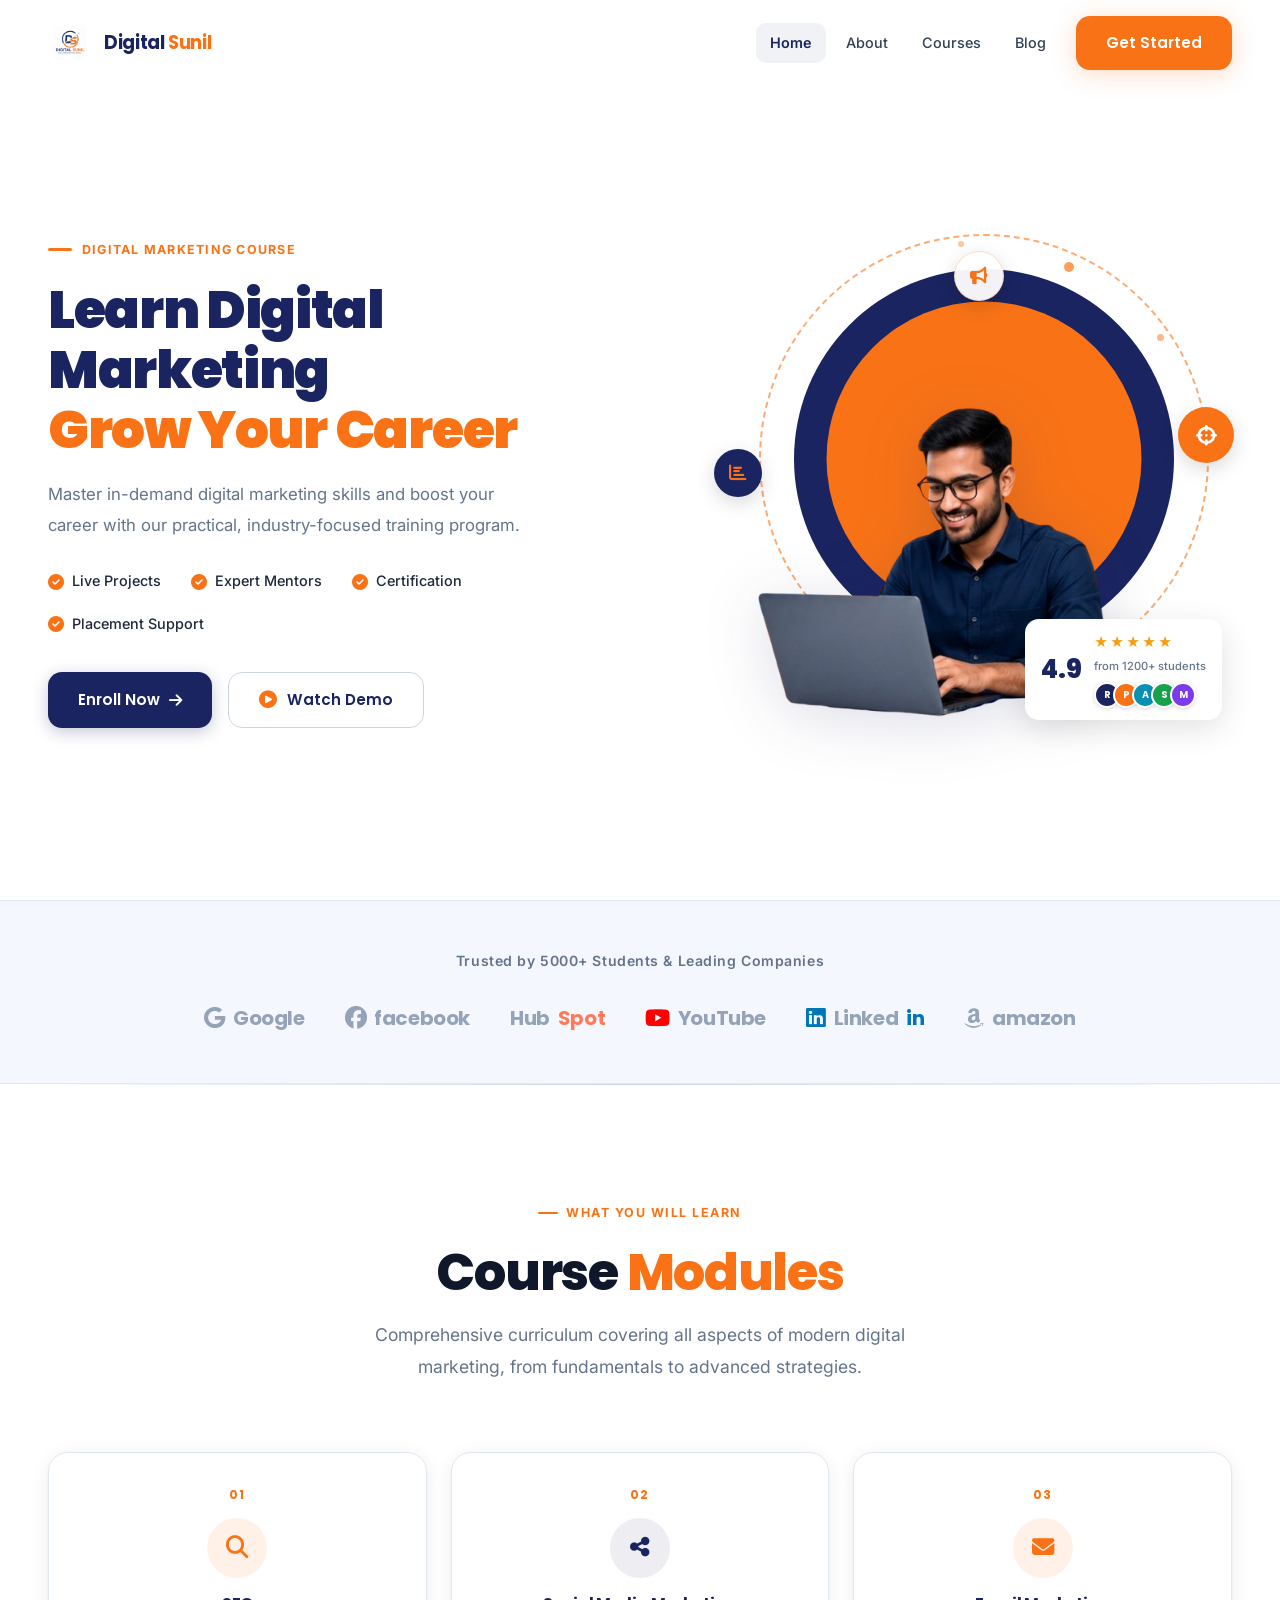
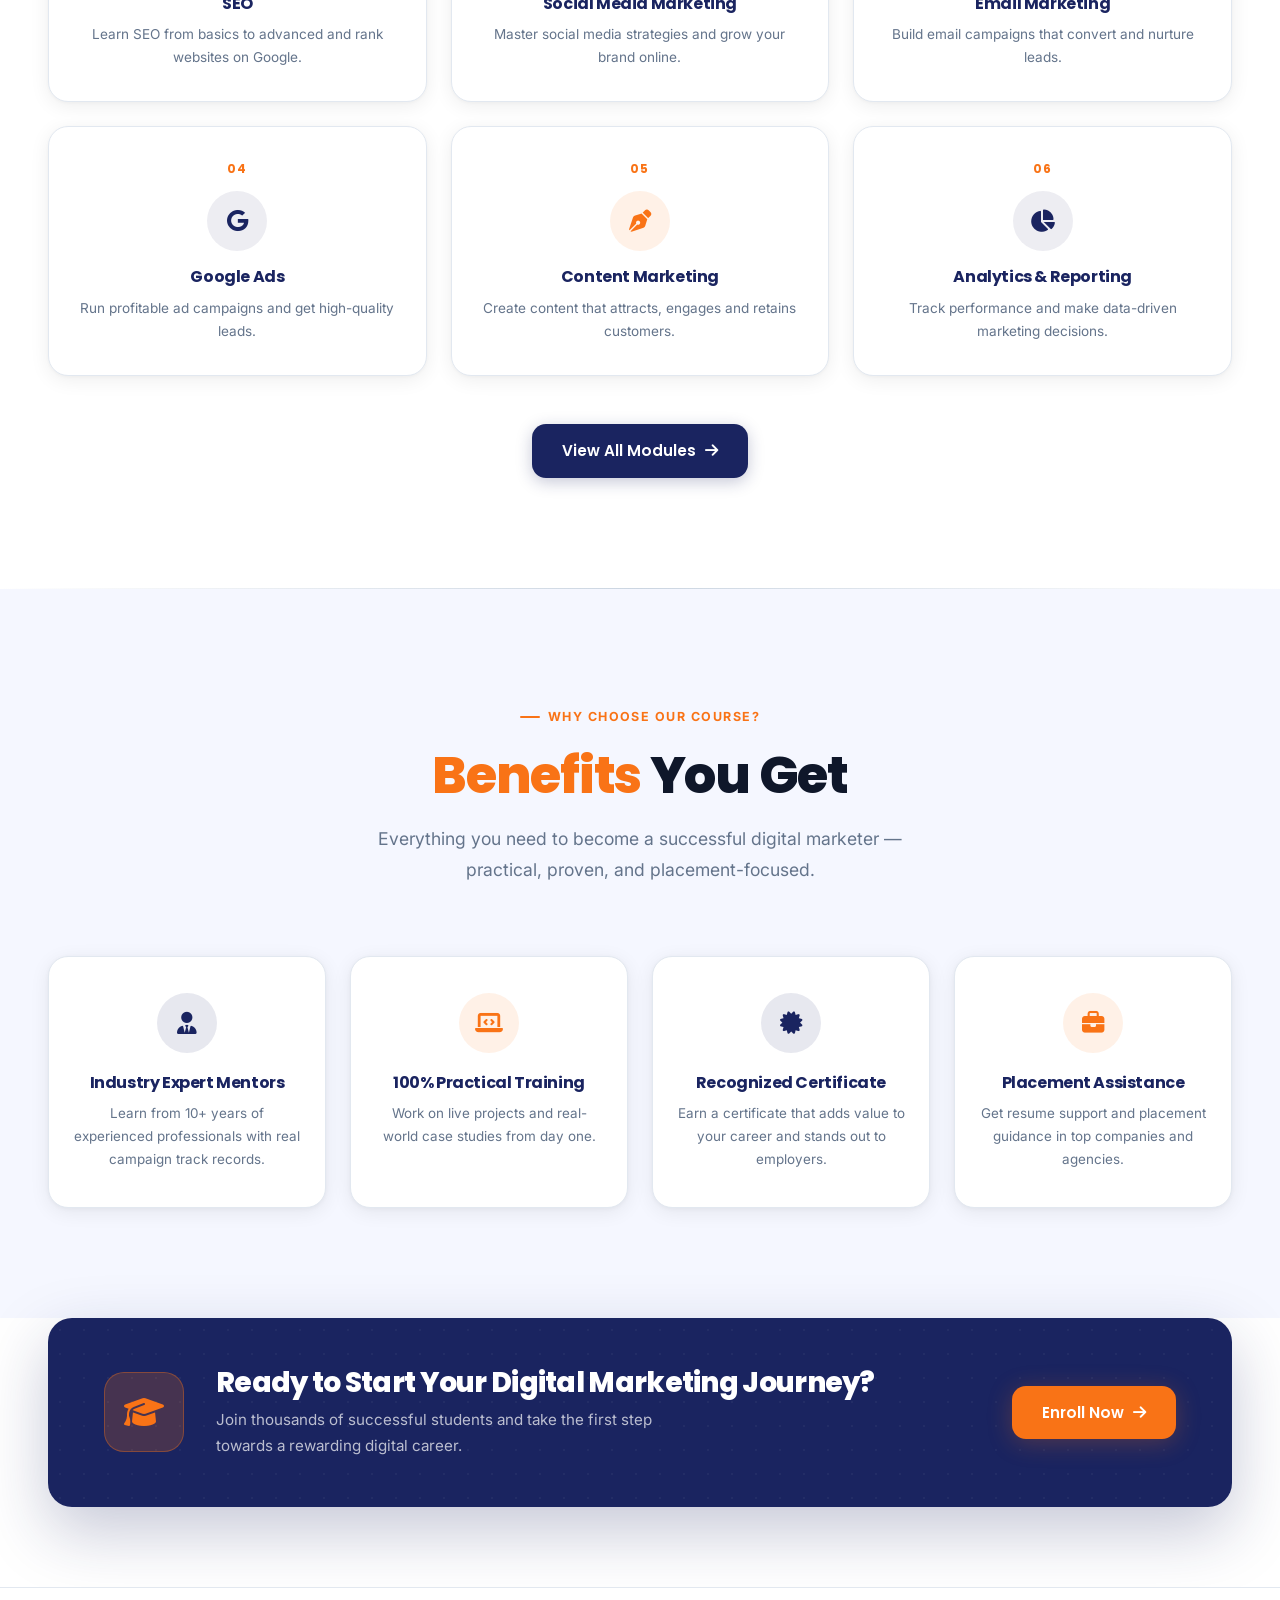
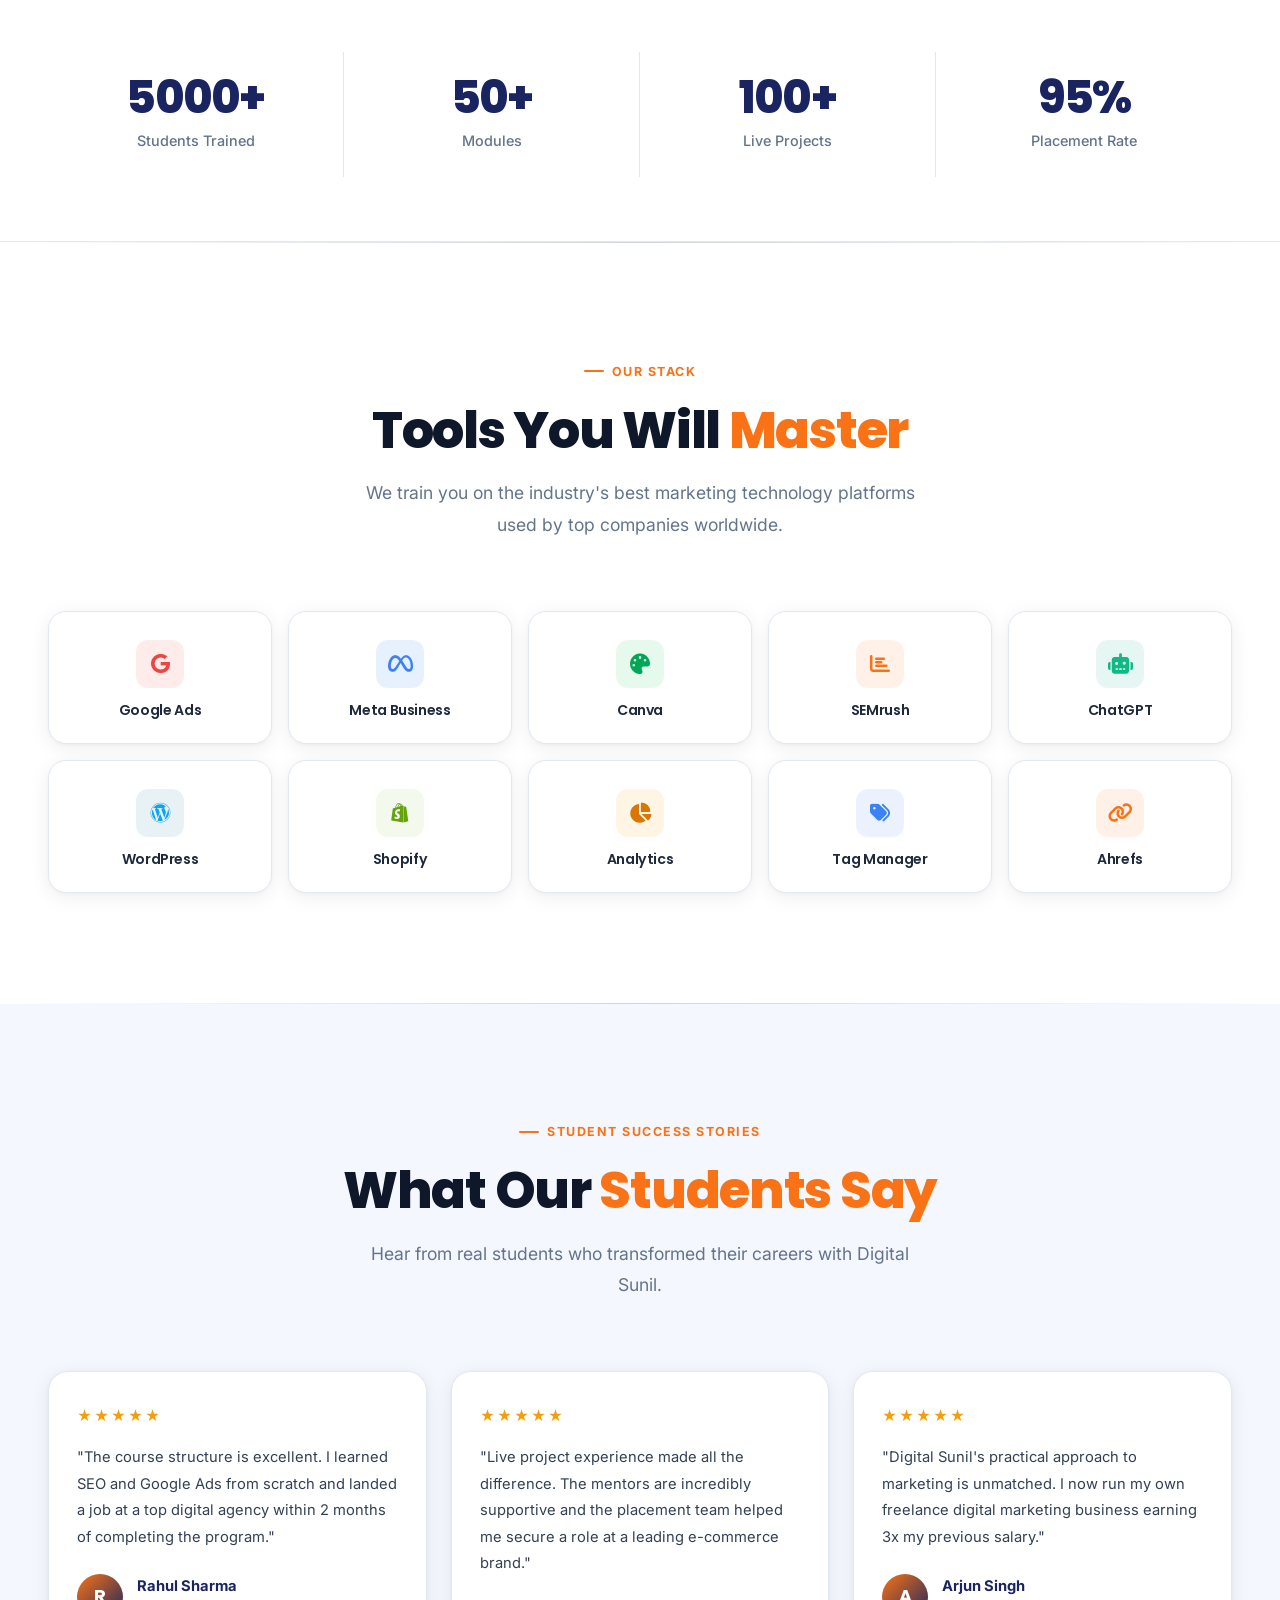
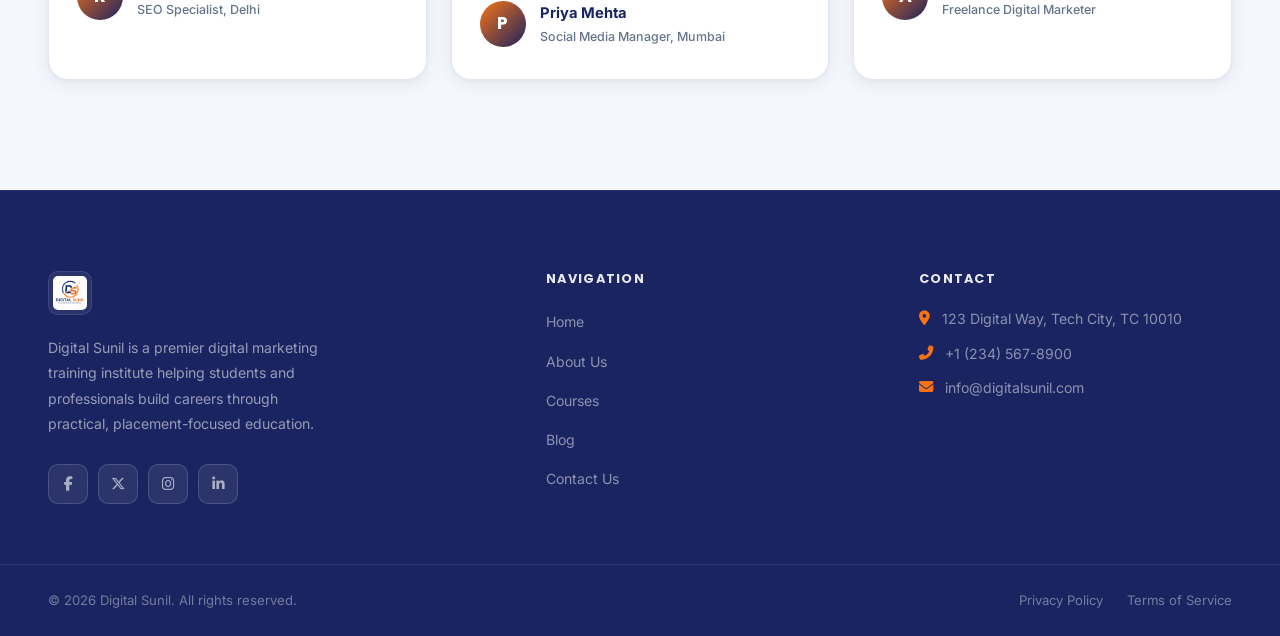
==== commit 3ecb2bdf: "Rename Services to Courses in navbar across all pages Co-Authored-By: Claude Sonnet 4.6 <noreply@ant" ====
--- a/index.html
+++ b/index.html
@@ -85,7 +85,7 @@
                 </li>
                 <li><a href="index.html" class="active"><i class="fas fa-home nav-icon"></i> Home</a></li>
                 <li><a href="about.html"><i class="fas fa-info-circle nav-icon"></i> About</a></li>
-                <li><a href="services.html"><i class="fas fa-layer-group nav-icon"></i> Services</a></li>
+                <li><a href="services.html"><i class="fas fa-layer-group nav-icon"></i> Courses</a></li>
                 <li><a href="blog.html"><i class="fas fa-rss nav-icon"></i> Blog</a></li>
                 <li><a href="contact.html" class="btn btn-orange"><i class="fas fa-paper-plane nav-icon"></i> Get Started</a></li>
             </ul>
--- a/css/style.css
+++ b/css/style.css
@@ -2686,8 +2686,18 @@
   .testimonials-grid    { grid-template-columns: 1fr; }
   .trusted-logos        { gap: 24px; }
   .hero-grid            { grid-template-columns: 1fr; gap: 48px; }
-  .hero-img-frame       { max-width: 340px; }
-  .rating-card          { right: 0; }
+  .hero-img-frame       { max-width: 340px; height: 380px; margin-bottom: 72px; }
+  .navy-arch            { top: 62%; left: 50%; }
+  .orange-circle        { top: 62%; left: 50%; }
+  .orange-ring          { top: 62%; left: 50%; }
+  .hero-center-img      { left: 50%; transform: translateX(-50%); width: 90%; }
+  .rating-card          {
+    bottom: -64px;
+    right: auto;
+    left: 50%;
+    transform: translateX(-50%);
+    white-space: nowrap;
+  }
   .cta-navy-inner       { padding: 32px 24px; gap: 24px; }
 }
 @media (max-width: 480px) {
